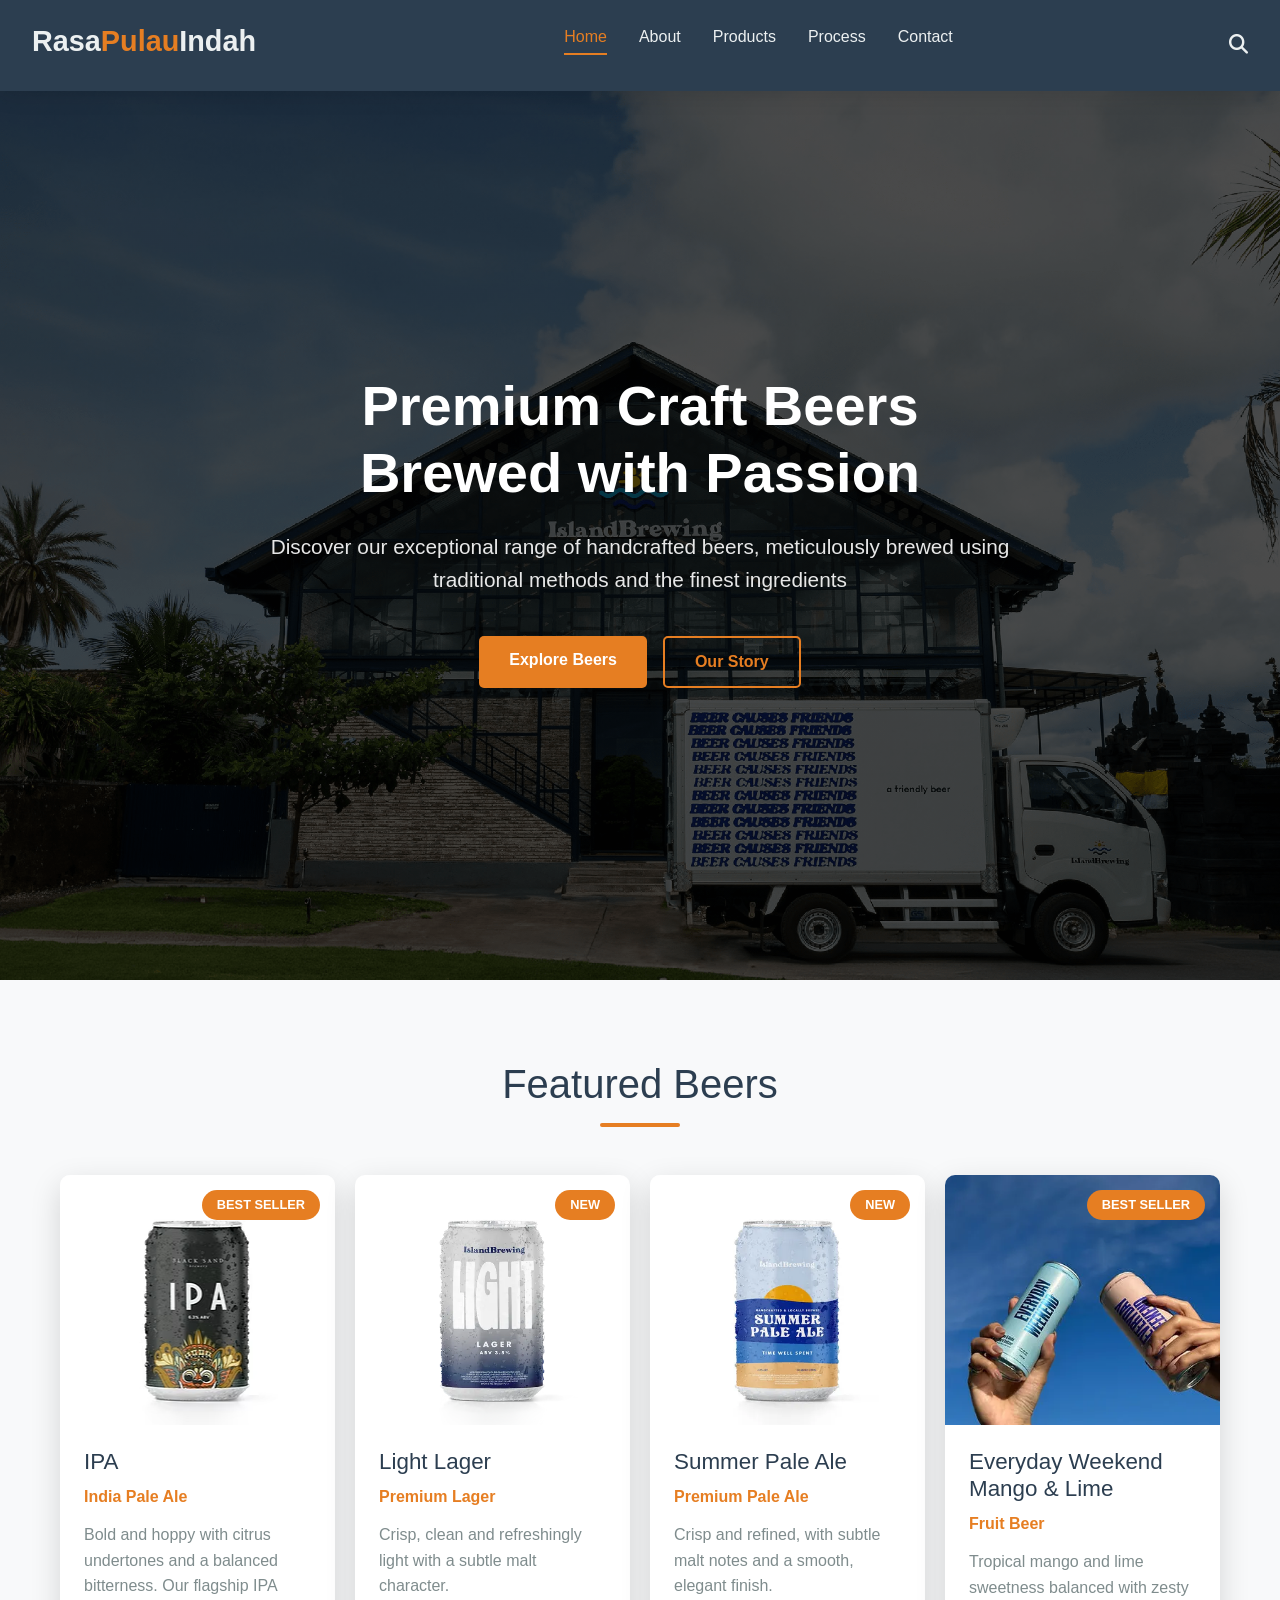
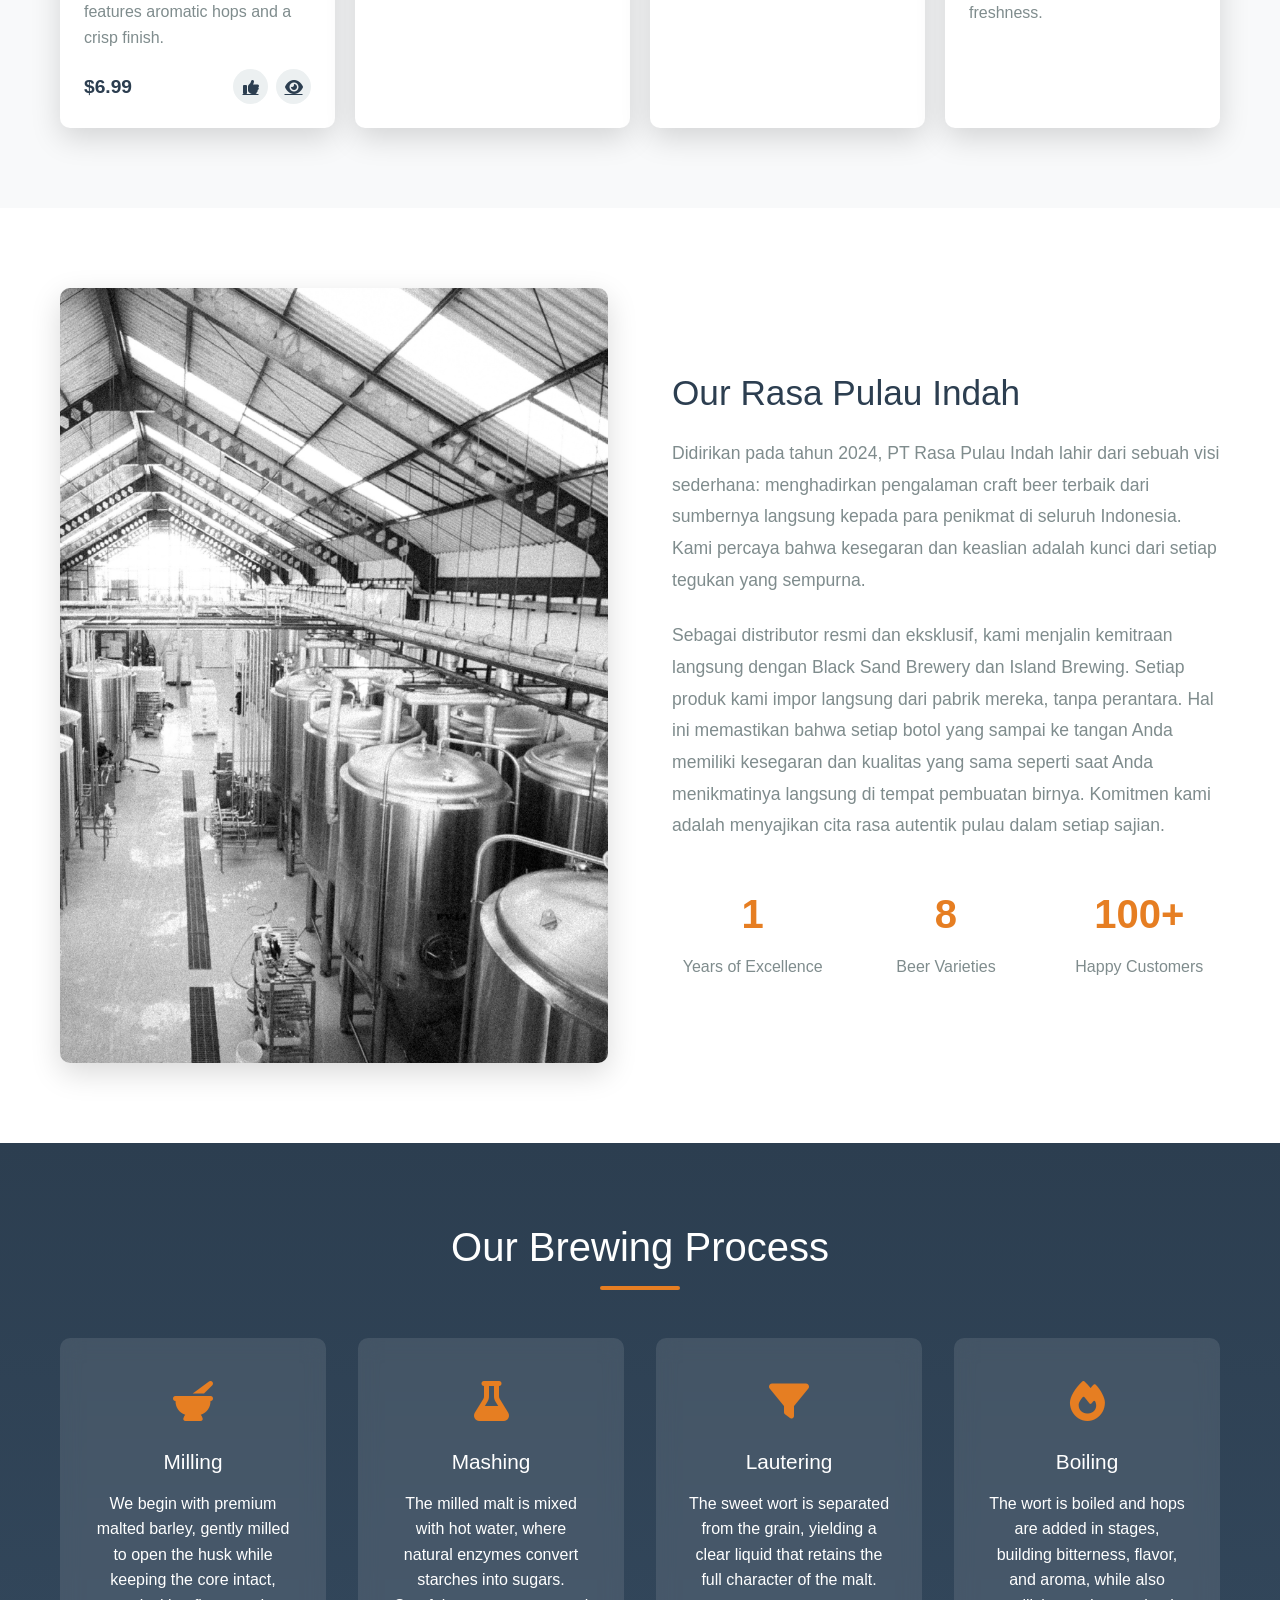
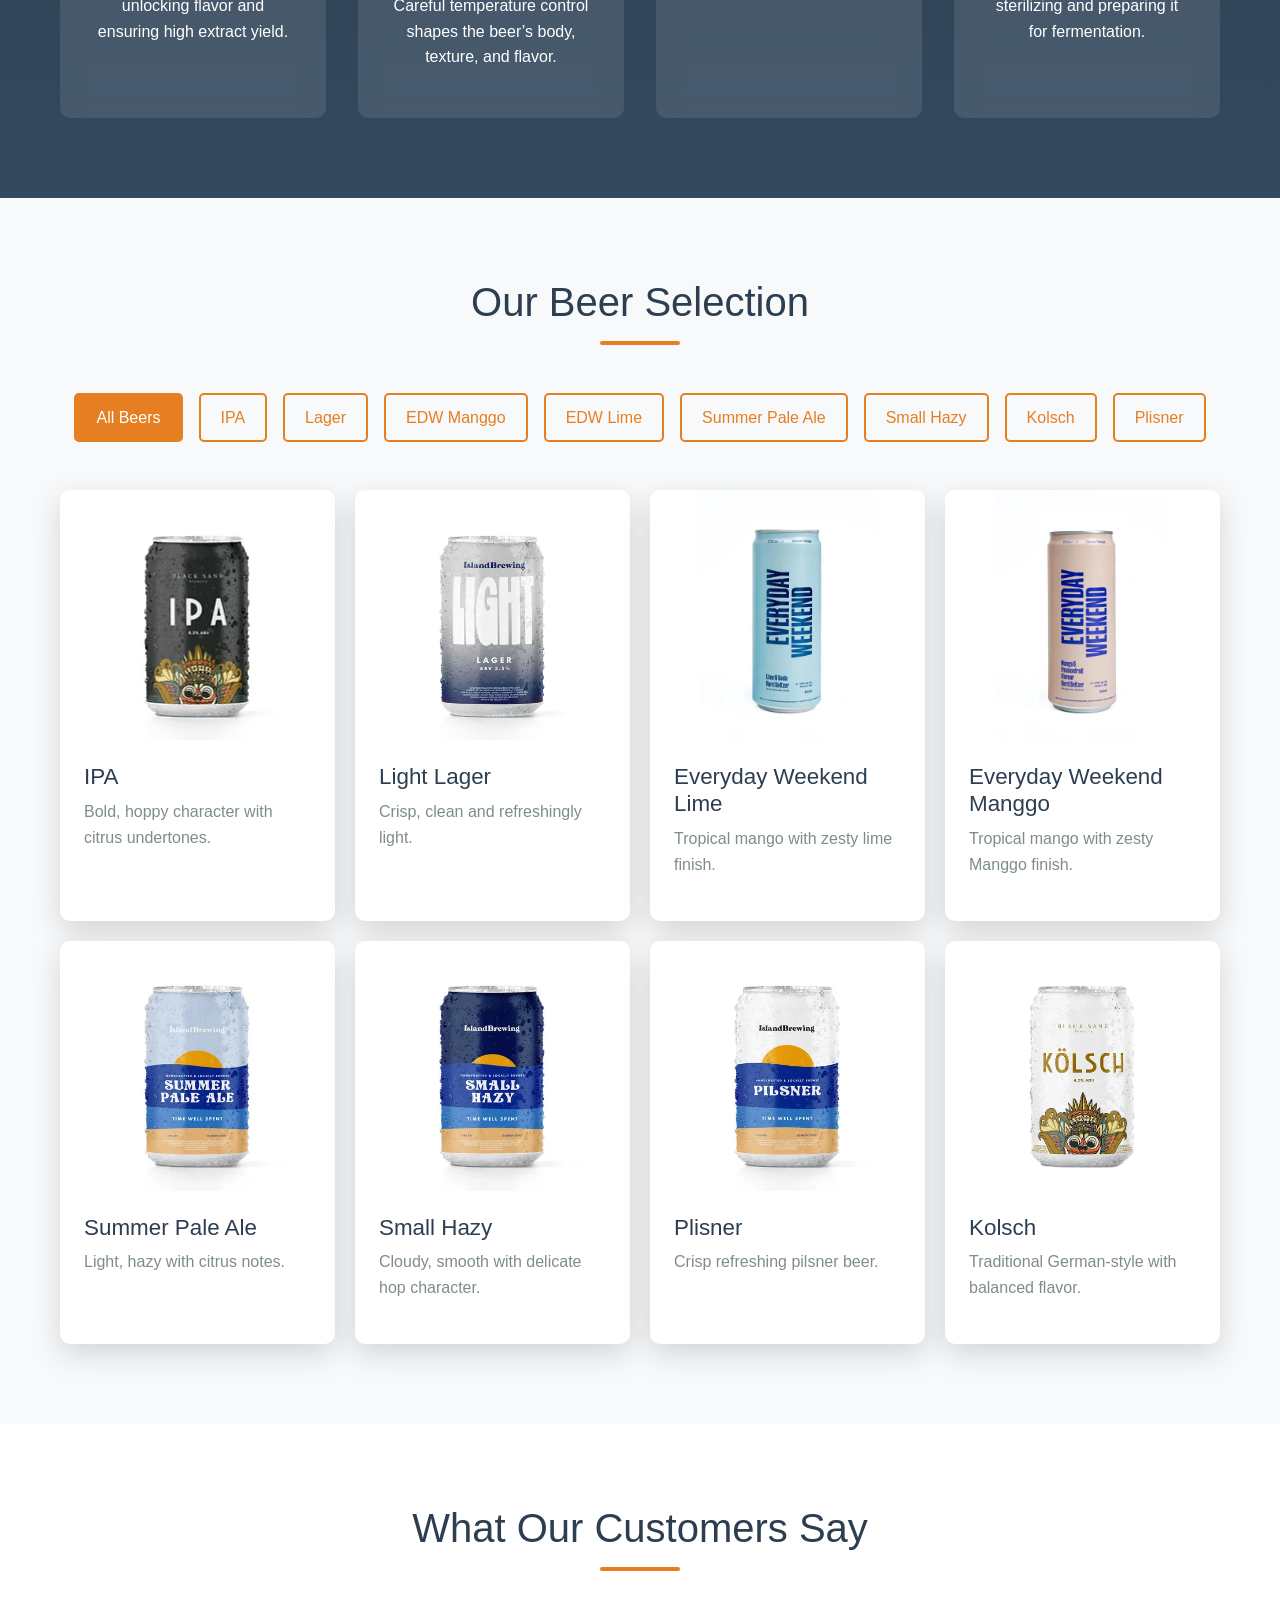
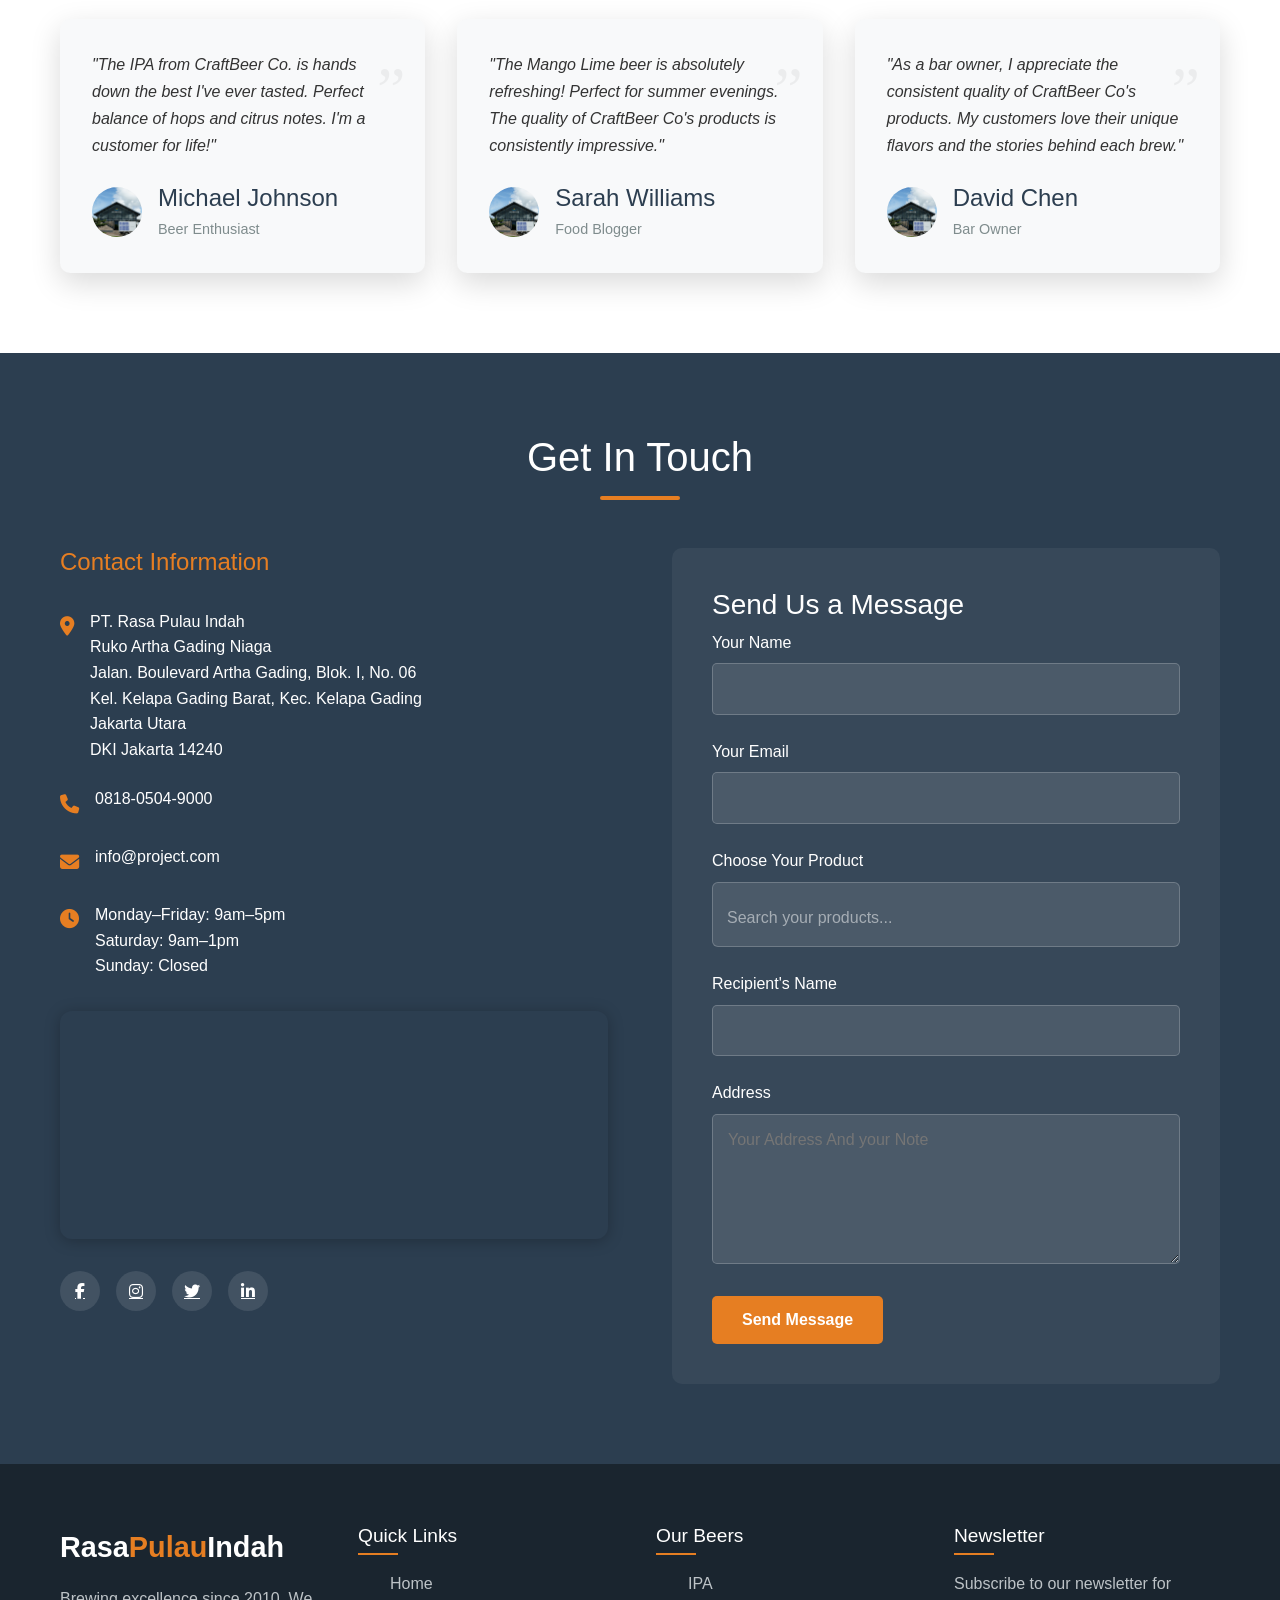
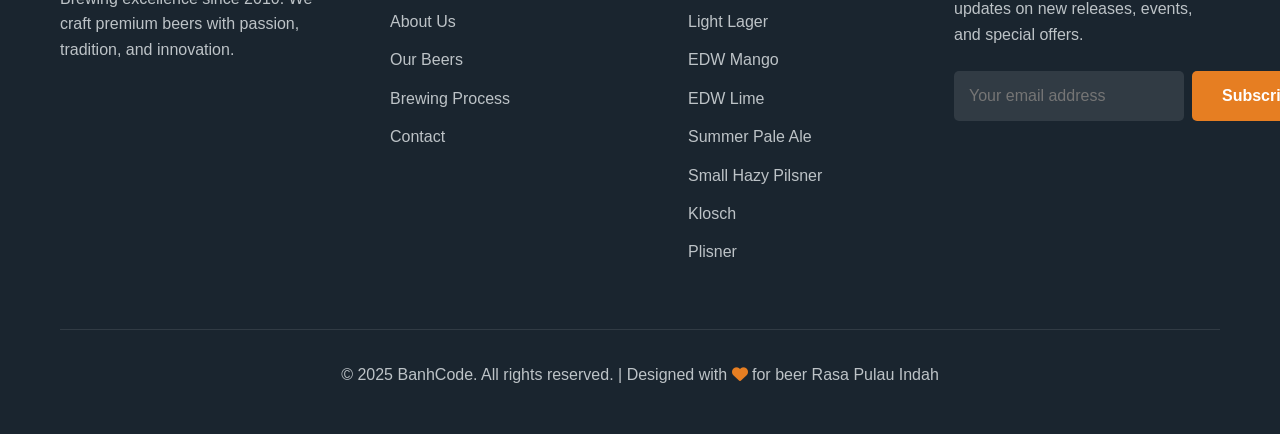
==== index.html @ 0bb35d5c "testing web" ====
<!DOCTYPE html>
<html lang="en">
<head>
    <meta charset="UTF-8">
    <meta name="viewport" content="width=device-width, initial-scale=1.0">
    <title>Rasa Pulau Indah</title>
    <link rel="stylesheet" href="https://cdnjs.cloudflare.com/ajax/libs/font-awesome/6.4.0/css/all.min.css">
    <link href="https://cdn.jsdelivr.net/npm/bootstrap@5.3.8/dist/css/bootstrap.min.css" rel="stylesheet" integrity="sha384-sRIl4kxILFvY47J16cr9ZwB07vP4J8+LH7qKQnuqkuIAvNWLzeN8tE5YBujZqJLB" crossorigin="anonymous">
    <link rel="stylesheet" href="css/main.css">
    <link rel="stylesheet" href="css/animations.css">
    <link rel="stylesheet" href="css/responsive.css">
</head>
<body>
    <!-- Navigation -->
    <nav class="navbar">
        <div class="nav-brand">
            <h1>Rasa<span>Pulau</span>Indah</h1>
        </div>
        
        <ul class="nav-menu">
            <li class="nav-item"><a href="#home" class="nav-link active">Home</a></li>
            <li class="nav-item"><a href="#about" class="nav-link">About</a></li>
            <li class="nav-item"><a href="#products" class="nav-link">Products</a></li>
            <li class="nav-item"><a href="#process" class="nav-link">Process</a></li>
            <li class="nav-item"><a href="#contact" class="nav-link">Contact</a></li>
        </ul>
        
<!-- NAV ACTIONS -->
<div class="nav-actions">
  <a href="#" class="nav-icon search-toggle"><i class="fas fa-search"></i></a>
  <div class="hamburger">
    <span class="bar"></span>
    <span class="bar"></span>
    <span class="bar"></span>
  </div>
</div>

<!-- Search bar -->
<div class="search-bar" style="display:none;">
  <div class="search-box">
    <input type="text" id="searchInput" placeholder="Search beers...">
    <button id="searchClose" class="search-close" aria-label="Close search">&times;</button>
  </div>
  <div id="searchResults" class="search-results"></div>
</div>



    </nav>

    <!-- Hero Section -->
    <section id="home" class="hero">
        <div class="hero-content">
            <h2>Premium Craft Beers Brewed with Passion</h2>
            <p>Discover our exceptional range of handcrafted beers, meticulously brewed using traditional methods and the finest ingredients</p>
            <div class="hero-buttons">
                <a href="#products" class="btn">Explore Beers</a>
                <a href="#about" class="btn btn-outline">Our Story</a>
            </div>
        </div>
    </section>

    <!-- Featured Products -->
    <section id="featured" class="section featured-products">
        <div class="container">
            <h2 class="section-title">Featured Beers</h2>
            
            <div class="product-grid">
                <div class="product-card">
                    <div class="product-badge">BEST SELLER</div>
                    <div class="product-image">
                        <!-- <img src="https://placehold.co/400x300" alt="India Pale Ale with rich amber color and foamy head in a chilled glass"> -->
                        <img src="images/products/IPA.PNG" alt="India Pale Ale with rich amber color and foamy head in a chilled glass">

                    </div>
                    <div class="product-info">
                        <h3 class="product-title">IPA</h3>
                        <span class="product-type">India Pale Ale</span>
                        <p class="product-desc">Bold and hoppy with citrus undertones and a balanced bitterness. Our flagship IPA features aromatic hops and a crisp finish.</p>
                        <div class="product-meta">
                            <div class="product-price">$6.99</div>
                            <div class="product-actions">
                                <a href="#" class="product-btn"><i class="fa-notdog fa-solid fa-thumbs-up"></i></i></a>
                                <a href="#" class="product-btn"><i class="fa-notdog fa-solid fa-eye"></i></a>
                            </div>
                        </div>
                    </div>
                </div>
                
               <article class="product-card" data-tag="lager" role="article">
      <div class="product-badge">NEW</div>
      <div class="product-image">
        <img src="images/products/Light_Lager.PNG" alt="Light Lager">
      </div>
      <div class="product-info">
        <h3 class="product-title">Light Lager</h3>
        <span class="product-type">Premium Lager</span>
        <p class="product-desc">Crisp, clean and refreshingly light with a subtle malt character.</p>
      </div>
    </article>

    <article class="product-card" data-tag="summer-pale-ale" role="article">
      <div class="product-badge">NEW</div>
      <div class="product-image">
        <img src="images/products/SummerPaleAle.PNG" alt="Summer Pale Ale">
      </div>
      <div class="product-info">
        <h3 class="product-title">Summer Pale Ale</h3>
        <span class="product-type">Premium Pale Ale</span>
        <p class="product-desc">Crisp and refined, with subtle malt notes and a smooth, elegant finish.</p>
      </div>
    </article>

    <article class="product-card" data-tag="edw-manggo" role="article">
      <div class="product-badge">BEST SELLER</div>
      <div class="product-image">
        <img src="images/products/ManggoLime.PNG" alt="Everyday Weekend Mango & Lime">
      </div>
      <div class="product-info">
        <h3 class="product-title">Everyday Weekend Mango & Lime</h3>
        <span class="product-type">Fruit Beer</span>
        <p class="product-desc">Tropical mango and lime sweetness balanced with zesty freshness.</p>
      </div>
    </article>
  </div>
</div>
            </div>
        </div>
    </section>

    <!-- About Section -->
    <section id="about" class="section about">
        <div class="container">
            <div class="about-grid">
                <div class="about-image">
                        <img src="images/barrel.png" alt="India Pale Ale with rich amber color and foamy head in a chilled glass">
                    <!-- <img src="https://placehold.co/600x500" alt="Craft beer brewery interior with stainless steel fermentation tanks and traditional brewing equipment"> -->
                </div>
                <div class="about-content">
                    <h2>Our Rasa Pulau Indah</h2>
                    <p>Didirikan pada tahun 2024, PT Rasa Pulau Indah lahir dari sebuah visi sederhana: menghadirkan pengalaman craft beer terbaik dari sumbernya langsung kepada para penikmat di seluruh Indonesia. Kami percaya bahwa kesegaran dan keaslian adalah kunci dari setiap tegukan yang sempurna.</p>
                    <p>Sebagai distributor resmi dan eksklusif, kami menjalin kemitraan langsung dengan Black Sand Brewery dan Island Brewing. Setiap produk kami impor langsung dari pabrik mereka, tanpa perantara. Hal ini memastikan bahwa setiap botol yang sampai ke tangan Anda memiliki kesegaran dan kualitas yang sama seperti saat Anda menikmatinya langsung di tempat pembuatan birnya. Komitmen kami adalah menyajikan cita rasa autentik pulau dalam setiap sajian.</p>
                    
                    <div class="about-stats">
                        <div class="stat-item">
                            <div class="stat-number">1</div>
                            <div class="stat-label">Years of Excellence</div>
                        </div>
                        <div class="stat-item">
                            <div class="stat-number">8</div>
                            <div class="stat-label">Beer Varieties</div>
                        </div>
                        <div class="stat-item">
                            <div class="stat-number">100+</div>
                            <div class="stat-label">Happy Customers</div>
                        </div>
                    </div>
                </div>
            </div>
        </div>
    </section>

    <!-- Brewing Process -->
    <section id="process" class="section process">
        <div class="container">
            <h2 class="section-title">Our Brewing Process</h2>
            
            <div class="process-grid">
                <div class="process-card">
                    <div class="process-icon">
                        <i class="fas fa-mortar-pestle"></i>
                    </div>
                    <h3 class="process-title">Milling</h3>
                    <p>We begin with premium malted barley, gently milled to open the husk while keeping the core intact, unlocking flavor and ensuring high extract yield.</p>
                </div>
                
                <div class="process-card">
                    <div class="process-icon">
                        <i class="fas fa-flask"></i>
                    </div>
                    <h3 class="process-title">Mashing</h3>
                    <p>The milled malt is mixed with hot water, where natural enzymes convert starches into sugars. Careful temperature control shapes the beer’s body, texture, and flavor.</p>
                </div>
                
                <div class="process-card">
                    <div class="process-icon">
                        <i class="fas fa-filter"></i>
                    </div>
                    <h3 class="process-title">Lautering</h3>
                    <p>The sweet wort is separated from the grain, yielding a clear liquid that retains the full character of the malt.</p>
                </div>
                
                <div class="process-card">
                    <div class="process-icon">
                        <i class="fas fa-fire"></i>
                    </div>
                    <h3 class="process-title">Boiling</h3>
                    <p>The wort is boiled and hops are added in stages, building bitterness, flavor, and aroma, while also sterilizing and preparing it for fermentation.</p>
                </div>
            </div>
        </div>
    </section>

  <!-- All Products -->
  <section id="products" class="section products">
    <div class="container">
      <h2 class="section-title">Our Beer Selection</h2>

      <!-- FILTER BUTTONS -->
<div class="product-filters" role="toolbar" aria-label="Filter products">
    <button class="filter-btn active" data-target="all" type="button">All Beers</button>
    <button class="filter-btn" data-target="ipa" type="button">IPA</button>
    <button class="filter-btn" data-target="lager" type="button">Lager</button>
    <button class="filter-btn" data-target="edw-manggo" type="button">EDW Manggo</button>
    <button class="filter-btn" data-target="edw-lime" type="button">EDW Lime</button>
    <button class="filter-btn" data-target="summer-pale-ale" type="button">Summer Pale Ale</button>
    <button class="filter-btn" data-target="small-hazy" type="button">Small Hazy</button>
    <button class="filter-btn" data-target="kolsch" type="button">Kolsch</button>
    <button class="filter-btn" data-target="plisner" type="button">Plisner</button>
  </div>

  <div class="product-grid">
    <article class="product-card" data-tag="ipa">
      <div class="product-image"><img src="images/products/IPA.PNG" alt="India Pale Ale"></div>
      <div class="product-info"><h3 class="product-title">IPA</h3><p class="product-desc">Bold, hoppy character with citrus undertones.</p></div>
    </article>
    <article class="product-card" data-tag="lager">
      <div class="product-image"><img src="images/products/Light_Lager.PNG" alt="Light Lager"></div>
      <div class="product-info"><h3 class="product-title">Light Lager</h3><p class="product-desc">Crisp, clean and refreshingly light.</p></div>
    </article>
    <article class="product-card" data-tag="edw-lime">
      <div class="product-image"><img src="images/products/EdwLime.PNG" alt="Everyday Weekend Lime"></div>
      <div class="product-info"><h3 class="product-title">Everyday Weekend Lime</h3><p class="product-desc">Tropical mango with zesty lime finish.</p></div>
    </article>
    <article class="product-card" data-tag="edw-manggo">
      <div class="product-image"><img src="images/products/EdwManggo.PNG" alt="Everyday Weekend Manggo"></div>
      <div class="product-info"><h3 class="product-title">Everyday Weekend Manggo</h3><p class="product-desc">Tropical mango with zesty Manggo finish.</p></div>
    </article>
    <article class="product-card" data-tag="summer-pale-ale">
      <div class="product-image"><img src="images/products/SummerPaleAle.PNG" alt="Summer Pale Ale"></div>
      <div class="product-info"><h3 class="product-title">Summer Pale Ale</h3><p class="product-desc">Light, hazy with citrus notes.</p></div>
    </article>
    <article class="product-card" data-tag="small-hazy">
      <div class="product-image"><img src="images/products/SmallHazy.PNG" alt="Small Hazy"></div>
      <div class="product-info"><h3 class="product-title">Small Hazy</h3><p class="product-desc">Cloudy, smooth with delicate hop character.</p></div>
    </article>
    <article class="product-card" data-tag="plisner">
      <div class="product-image"><img src="images/products/Pilsner.PNG" alt="Plisner"></div>
      <div class="product-info"><h3 class="product-title">Plisner</h3><p class="product-desc">Crisp refreshing pilsner beer.</p></div>
    </article>
    <article class="product-card" data-tag="kolsch">
      <div class="product-image"><img src="images/products/Kolsch.PNG" alt="Kolsch"></div>
      <div class="product-info"><h3 class="product-title">Kolsch</h3><p class="product-desc">Traditional German-style with balanced flavor.</p></div>
    </article>
  </div>
</div>

      </div>
    </div>
  </section>


    

    <!-- Testimonials -->
    <section class="section testimonials">
        <div class="container">
            <h2 class="section-title">What Our Customers Say</h2>
            
            <div class="testimonial-grid">
                <div class="testimonial-card">
                    <p class="testimonial-text">"The IPA from CraftBeer Co. is hands down the best I've ever tasted. Perfect balance of hops and citrus notes. I'm a customer for life!"</p>
                    <div class="testimonial-author">
                        <div class="author-image">
                            <img src="images/Picture.png" alt="Portrait of satisfied customer Michael Johnson">
                        </div>
                        <div class="author-info">
                            <h4>Michael Johnson</h4>
                            <span class="author-role">Beer Enthusiast</span>
                        </div>
                    </div>
                </div>
                
                <div class="testimonial-card">
                    <p class="testimonial-text">"The Mango Lime beer is absolutely refreshing! Perfect for summer evenings. The quality of CraftBeer Co's products is consistently impressive."</p>
                    <div class="testimonial-author">
                        <div class="author-image">
                            <img src="images/Picture.png" alt="Portrait of happy customer Sarah Williams">
                        </div>
                        <div class="author-info">
                            <h4>Sarah Williams</h4>
                            <span class="author-role">Food Blogger</span>
                        </div>
                    </div>
                </div>
                
                <div class="testimonial-card">
                    <p class="testimonial-text">"As a bar owner, I appreciate the consistent quality of CraftBeer Co's products. My customers love their unique flavors and the stories behind each brew."</p>
                    <div class="testimonial-author">
                        <div class="author-image">
                            <img src="images/Picture.png" alt="Portrait of professional bar owner David Chen">
                        </div>
                        <div class="author-info">
                            <h4>David Chen</h4>
                            <span class="author-role">Bar Owner</span>
                        </div>
                    </div>
                </div>
            </div>
        </div>
    </section>

<!-- Contact Section -->
<section id="contact" class="section contact">
  <div class="container">
    <h2 class="section-title">Get In Touch</h2>

    <div class="contact-grid">
      <!-- Left Side: Contact Info -->
      <div class="contact-info">
        <h3>Contact Information</h3>

        <div class="contact-details">
          <div class="contact-item">
            <div class="contact-icon">
              <i class="fas fa-map-marker-alt"></i>
            </div>
            <div class="contact-text">
              PT. Rasa Pulau Indah<br>
              Ruko Artha Gading Niaga<br>
              Jalan. Boulevard Artha Gading, Blok. I, No. 06<br>
              Kel. Kelapa Gading Barat, Kec. Kelapa Gading<br>
              Jakarta Utara<br>
              DKI Jakarta 14240
            </div>
          </div>

          <div class="contact-item">
            <div class="contact-icon">
              <i class="fas fa-phone"></i>
            </div>
            <div class="contact-text">0818-0504-9000</div>
          </div>

          <div class="contact-item">
            <div class="contact-icon">
              <i class="fas fa-envelope"></i>
            </div>
            <div class="contact-text">info@project.com</div>
          </div>

          <div class="contact-item">
            <div class="contact-icon">
              <i class="fas fa-clock"></i>
            </div>
            <div class="contact-text">
              Monday–Friday: 9am–5pm<br>
              Saturday: 9am–1pm<br>
              Sunday: Closed
            </div>
          </div>
        </div>

        <!-- Responsive Google Map -->
        <div class="map-wrapper">
          <iframe
            src="https://www.google.com/maps/embed?pb=!1m18!1m12!1m3!1d8166.164570931843!2d106.89189247634046!3d-6.151533834528472!2m3!1f0!2f0!3f0!3m2!1i1024!2i768!4f13.1!3m3!1m2!1s0x2e69f500264b1a37%3A0xd94d6eb1307f5e71!2sPT.%20Rasa%20Pulau%20Indah!5e0!3m2!1sen!2sid!4v1761039407226!5m2!1sen!2sid"
            allowfullscreen=""
            loading="lazy"
            referrerpolicy="no-referrer-when-downgrade">
          </iframe>
        </div>

        <div class="social-links">
          <a href="#" class="social-link"><i class="fab fa-facebook-f"></i></a>
          <a href="#" class="social-link"><i class="fab fa-instagram"></i></a>
          <a href="#" class="social-link"><i class="fab fa-twitter"></i></a>
          <a href="#" class="social-link"><i class="fab fa-linkedin-in"></i></a>
        </div>
      </div>

      <!-- Right Side: Contact Form -->
      <div class="contact-form">
        <h3>Send Us a Message</h3>
        <form>
          <div class="form-group">
            <label for="name" class="form-label">Your Name</label>
            <input type="text" id="name" class="form-input" required>
          </div>

          <div class="form-group">
            <label for="email" class="form-label">Your Email</label>
            <input type="email" id="email" class="form-input" required>
          </div>

          <div class="form-group product-select-group">
            <label for="subject" class="form-label">Choose Your Product</label>
            <div class="product-multiselect">
              <div class="selected-products" id="selectedProducts"></div>
              <input 
                type="text" 
                id="subject" 
                class="form-input product-search-input" 
                placeholder="Search your products..." 
                autocomplete="off"
              >
              <div class="product-search-results"></div>
            </div>
          </div>

          <div class="form-group">
            <label for="recipientsname" class="form-label">Recipient's Name</label>
            <input type="text" id="recipientsname" class="form-input" required>
          </div>

          <div class="form-group">
            <label for="message" class="form-label">Address</label>
            <textarea id="message" class="form-input" placeholder="Your Address And your Note" required></textarea>
          </div>

          <button type="submit" class="btn">Send Message</button>
        </form>
      </div>
    </div>
  </div>
</section>



    <!-- Footer -->
    <footer class="footer">
        <div class="container">
            <div class="footer-grid">
                <div class="footer-about">
                    <div class="footer-logo">Rasa<span>Pulau</span>Indah</div>
                    <p class="footer-desc">Brewing excellence since 2010. We craft premium beers with passion, tradition, and innovation.</p>
                </div>
                
                <div class="footer-links">
                    <h4 class="footer-heading">Quick Links</h4>
                    <ul class="footer-links">
                        <li><a href="#home">Home</a></li>
                        <li><a href="#about">About Us</a></li>
                        <li><a href="#products">Our Beers</a></li>
                        <li><a href="#process">Brewing Process</a></li>
                        <li><a href="#contact">Contact</a></li>
                    </ul>
                </div>
                
                <div class="footer-links">
                    <h4 class="footer-heading">Our Beers</h4>
                    <ul class="footer-links">
                        <li><a href="#" data-target="ipa">IPA</a></li>
                        <li><a href="#" data-target="lager">Light Lager</a></li>
                        <li><a href="#" data-target="edw-manggo">EDW Mango</a></li>
                        <li><a href="#" data-target="edw-lime">EDW Lime</a></li>
                        <li><a href="#" data-target="summer-pale-ale">Summer Pale Ale</a></li>
                        <li><a href="#" data-target="small-hazy">Small Hazy Pilsner</a></li>
                        <li><a href="#" data-target="Kolsch">Klosch</a></li>
                        <li><a href="#" data-target="Plisner">Plisner</a></li>
                    </ul>
                </div>
                
                <div class="footer-newsletter">
                    <h4 class="footer-heading">Newsletter</h4>
                    <p>Subscribe to our newsletter for updates on new releases, events, and special offers.</p>
                    <form class="newsletter-form">
                        <input type="email" class="newsletter-input" placeholder="Your email address" required>
                        <button type="submit" class="btn">Subscribe</button>
                    </form>
                </div>
            </div>
            
            <div class="footer-bottom">
                <p>&copy; 2025 BanhCode. All rights reserved. | Designed with <i class="fas fa-heart" style="color: #e67e22;"></i> for beer Rasa Pulau Indah</p>
            </div>
        </div>
    </footer>

    <script src="js/main.js"></script>
    <script src="https://cdn.jsdelivr.net/npm/bootstrap@5.3.8/dist/js/bootstrap.bundle.min.js" integrity="sha384-FKyoEForCGlyvwx9Hj09JcYn3nv7wiPVlz7YYwJrWVcXK/BmnVDxM+D2scQbITxI" crossorigin="anonymous"></script>
</body>
</html>
---- css/main.css ----
/* Base Styles */
        :root {
            --primary: #2c3e50;
            --secondary: #e67e22;
            --accent: #d35400;
            --light: #ecf0f1;
            --dark: #2c3e50;
            --text: #333;
            --text-light: #7f8c8d;
            --shadow: 0 10px 30px rgba(0, 0, 0, 0.15);
            --transition: all 0.3s ease;
        }
        
        * {
            margin: 0;
            padding: 0;
            box-sizing: border-box;
        }
        
        body {
            font-family: 'Segoe UI', Tahoma, Geneva, Verdana, sans-serif;
            line-height: 1.6;
            color: var(--text);
            background-color: #fff;
            overflow-x: hidden;
        }
        
        .container {
            max-width: 1200px;
            margin: 0 auto;
            padding: 0 20px;
        }
        
        .section {
            padding: 80px 0;
        }
        
        .section-title {
            font-size: 2.5rem;
            text-align: center;
            margin-bottom: 3rem;
            color: var(--dark);
            position: relative;
        }
        
        .section-title:after {
            content: '';
            display: block;
            width: 80px;
            height: 4px;
            background: var(--secondary);
            margin: 15px auto;
            border-radius: 2px;
        }
        
        .btn {
            display: inline-block;
            padding: 12px 30px;
            background: var(--secondary);
            color: white;
            text-decoration: none;
            border-radius: 5px;
            font-weight: 600;
            transition: var(--transition);
            border: none;
            cursor: pointer;
        }
        
        .btn:hover {
            background: var(--accent);
            transform: translateY(-3px);
            box-shadow: var(--shadow);
        }
        
        .btn-outline {
            background: transparent;
            border: 2px solid var(--secondary);
            color: var(--secondary);
        }
        
        .btn-outline:hover {
            background: var(--secondary);
            color: white;
        }
        
        /* Navigation */
        .navbar {
            display: flex;
            justify-content: space-between;
            align-items: center;
            padding: 1.5rem 2rem;
            background-color: var(--primary);
            position: fixed;
            width: 100%;
            top: 0;
            z-index: 1000;
            box-shadow: 0 5px 20px rgba(0, 0, 0, 0.1);
        }
        
        .nav-brand {
            display: flex;
            align-items: center;
        }
        
        .nav-brand h1 {
            color: var(--light);
            font-size: 1.8rem;
            font-weight: 700;
        }
        
        .nav-brand span {
            color: var(--secondary);
        }
        
        .nav-menu {
            display: flex;
            list-style: none;
            gap: 2rem;
        }
        
        .nav-link {
            color: var(--light);
            text-decoration: none;
            font-weight: 500;
            transition: var(--transition);
            position: relative;
        }
        
        .nav-link:hover,
        .nav-link.active {
            color: var(--secondary);
        }
        
        .nav-link:after {
            content: '';
            position: absolute;
            width: 0;
            height: 2px;
            bottom: -5px;
            left: 0;
            background-color: var(--secondary);
            transition: var(--transition);
        }
        
        .nav-link:hover:after,
        .nav-link.active:after {
            width: 100%;
        }
        
        .nav-actions {
            display: flex;
            gap: 1rem;
            align-items: center;
        }
        
        .nav-icon {
            color: var(--light);
            font-size: 1.2rem;
            transition: var(--transition);
        }
        
        .nav-icon:hover {
            color: var(--secondary);
        }
        
        .hamburger {
            display: none;
            flex-direction: column;
            cursor: pointer;
        }
        
        .bar {
            width: 25px;
            height: 3px;
            background-color: var(--light);
            margin: 3px 0;
            transition: var(--transition);
        }
        
        /* Hero Section */
        .hero {
            background: linear-gradient(rgba(0, 0, 0, 0.7), rgba(0, 0, 0, 0.7)), url('/images/Picture.png') center/cover no-repeat;
            height: 100vh;
            display: flex;
            align-items: center;
            justify-content: center;
            text-align: center;
            color: white;
            margin-top: 80px;
        }
        
        .hero-content {
            max-width: 800px;
            padding: 0 20px;
        }
        
        .hero-content h2 {
            font-size: 3.5rem;
            margin-bottom: 1.5rem;
            font-weight: 700;
        }
        
        .hero-content p {
            font-size: 1.3rem;
            margin-bottom: 2.5rem;
            opacity: 0.9;
        }
        
        .hero-buttons {
            display: flex;
            gap: 1rem;
            justify-content: center;
        }
        
        /* Featured Products */
        .featured-products {
            background-color: #f8f9fa;
        }
        
        .product-grid {
  display: grid;
  grid-template-columns: repeat(auto-fill, minmax(220px, 1fr)); 
  gap: 20px;
  justify-content: start; /* biar tetap center */
        }
        
        .product-card {
            background: white;
            border-radius: 10px;
            overflow: hidden;
            box-shadow: var(--shadow);
            /* transition: var(--transition); */
             transition: opacity 0.3s ease, transform 0.3s ease;
            position: relative;
              max-width: 280px;   /* batasi ukuran card */
   margin: 0 auto;     /*center di dalam grid cell */
   width: 100%;        /* isi penuh dalam grid cell */
        }

        .product-card.hide {
  opacity: 0;
    visibility: hidden;
  transform: scale(0.9);
   display: none; /* ⬅️ INI YANG BIKIN GRID TETEP RAPI */
  pointer-events: none;
  position: absolute;
}

.product-card.hiding {
  opacity: 0;
  transform: scale(0.9);
}

.product-card.hidden {
  display: none !important;
}
        
        .product-card:hover {
            transform: translateY(-10px);
            box-shadow: 0 15px 35px rgba(0, 0, 0, 0.2);
        }
        
        .product-badge {
            position: absolute;
            top: 15px;
            right: 15px;
            background: var(--secondary);
            color: white;
            padding: 5px 15px;
            border-radius: 20px;
            font-weight: 600;
            font-size: 0.8rem;
        }
        
        .product-image {
            height: 250px;
            overflow: hidden;
        }
        
        .product-image img {
            width: 100%;
            height: 100%;
            object-fit: cover;
            transition: var(--transition);
        }
        
        .product-card:hover .product-image img {
            transform: scale(1.1);
        }
        
        .product-info {
            padding: 1.5rem;
        }
        
        .product-title {
            font-size: 1.4rem;
            margin-bottom: 0.5rem;
            color: var(--dark);
        }
        
        .product-type {
            color: var(--secondary);
            font-weight: 600;
            margin-bottom: 0.8rem;
            display: block;
        }
        
        .product-desc {
            color: var(--text-light);
            margin-bottom: 1.2rem;
            line-height: 1.6;
        }
        
        .product-meta {
            display: flex;
            justify-content: space-between;
            align-items: center;
        }
        
        .product-price {
            font-weight: 700;
            font-size: 1.2rem;
            color: var(--dark);
        }
        
        .product-actions {
            display: flex;
            gap: 0.5rem;
        }
        
        .product-btn {
            width: 35px;
            height: 35px;
            border-radius: 50%;
            display: flex;
            align-items: center;
            justify-content: center;
            background: var(--light);
            color: var(--dark);
            transition: var(--transition);
        }
        
        .product-btn:hover {
            background: var(--secondary);
            color: white;
        }
        
        /* About Section */
        .about {
            background: white;
        }
        
        .about-grid {
            display: grid;
            grid-template-columns: 1fr 1fr;
            gap: 4rem;
            align-items: center;
        }
        
        .about-image {
            position: relative;
        }
        
        .about-image img {
            width: 100%;
            border-radius: 10px;
            box-shadow: var(--shadow);
        }
        
        .about-image:after {
            content: '';
            position: absolute;
            width: 100%;
            height: 100%;
            border: 3px solid var(--secondary);
            border-radius: 10px;
            top: 15px;
            left: 15px;
            z-index: -1;
        }
        
        .about-content h2 {
            font-size: 2.2rem;
            margin-bottom: 1.5rem;
            color: var(--dark);
        }
        
        .about-content p {
            margin-bottom: 1.5rem;
            font-size: 1.1rem;
            line-height: 1.8;
            color: var(--text-light);
        }
        
        .about-stats {
            display: grid;
            grid-template-columns: repeat(3, 1fr);
            gap: 2rem;
            margin-top: 2.5rem;
        }
        
        .stat-item {
            text-align: center;
        }
        
        .stat-number {
            font-size: 2.5rem;
            font-weight: 700;
            color: var(--secondary);
            margin-bottom: 0.5rem;
        }
        
        .stat-label {
            color: var(--text-light);
            font-weight: 500;
        }
        
        /* Brewing Process */
        .process {
            background: linear-gradient(to bottom, #2c3e50, #34495e);
            color: white;
            position: relative;
        }
        
        .process:before {
            content: '';
            position: absolute;
            top: 0;
            left: 0;
            width: 100%;
            height: 100%;
            background: url('https://images.unsplash.com/photo-1516456719541-1d0e6eb3df32?ixlib=rb-4.0.3&auto=format&fit=crop&w=1920&q=80') center/cover no-repeat;
            opacity: 0.1;
        }
        
        .process .section-title {
            color: white;
        }
        
        .process-grid {
            display: grid;
            grid-template-columns: repeat(auto-fit, minmax(250px, 1fr));
            gap: 2rem;
        }
        
        .process-card {
            background: rgba(255, 255, 255, 0.1);
            backdrop-filter: blur(10px);
            padding: 2rem;
            border-radius: 10px;
            text-align: center;
            transition: var(--transition);
        }
        
        .process-card:hover {
            transform: translateY(-5px);
            background: rgba(255, 255, 255, 0.15);
        }
        
        .process-icon {
            font-size: 2.5rem;
            color: var(--secondary);
            margin-bottom: 1rem;
        }
        
        .process-title {
            font-size: 1.3rem;
            margin-bottom: 1rem;
        }
        
        /* All Products */
        .products {
            background: #f8f9fa;
        }
        
        .product-filters {
            display: flex;
            justify-content: center;
            gap: 1rem;
            margin-bottom: 3rem;
            flex-wrap: wrap;
        }
        
        .filter-btn {
            padding: 10px 20px;
            border: 2px solid var(--secondary);
            background: transparent;
            color: var(--secondary);
            border-radius: 5px;
            cursor: pointer;
            transition: var(--transition);
            font-weight: 500;
        }
        
        .filter-btn.active,
        .filter-btn:hover {
            background: var(--secondary);
            color: white;
        }
        
        /* Testimonials */
        .testimonials {
            background: white;
        }
        
        .testimonial-grid {
            display: grid;
            grid-template-columns: repeat(auto-fit, minmax(300px, 1fr));
            gap: 2rem;
        }
        
        .testimonial-card {
            background: #f8f9fa;
            padding: 2rem;
            border-radius: 10px;
            box-shadow: var(--shadow);
            position: relative;
        }
        
        .testimonial-card:after {
            content: '\201D';
            position: absolute;
            top: 20px;
            right: 20px;
            font-size: 4rem;
            color: rgba(0, 0, 0, 0.05);
            font-family: Georgia, serif;
        }
        
        .testimonial-text {
            font-style: italic;
            margin-bottom: 1.5rem;
            line-height: 1.7;
            color: var(--text);
        }
        
        .testimonial-author {
            display: flex;
            align-items: center;
            gap: 1rem;
        }
        
        .author-image {
            width: 50px;
            height: 50px;
            border-radius: 50%;
            overflow: hidden;
        }
        
        .author-image img {
            width: 100%;
            height: 100%;
            object-fit: cover;
        }
        
        .author-info h4 {
            color: var(--dark);
            margin-bottom: 0.2rem;
        }
        
        .author-role {
            color: var(--text-light);
            font-size: 0.9rem;
        }
        
        /* Contact Section */
        .contact {
            background: var(--dark);
            color: white;
        }
        
        .contact .section-title {
            color: white;
        }
        
        .contact-grid {
            display: grid;
            grid-template-columns: 1fr 1fr;
            gap: 4rem;
        }
        
        .contact-info h3 {
            font-size: 1.5rem;
            margin-bottom: 2rem;
            color: var(--secondary);
        }
        
        .contact-details {
            margin-bottom: 2rem;
        }
        
        .contact-item {
            display: flex;
            gap: 1rem;
            margin-bottom: 1.5rem;
            align-items: flex-start;
        }
        
        .contact-icon {
            color: var(--secondary);
            font-size: 1.2rem;
            margin-top: 0.2rem;
        }
        
        .contact-text {
            line-height: 1.6;
        }
        
        .social-links {
            display: flex;
            gap: 1rem;
            margin-top: 2rem;
        }
        
        .social-link {
            width: 40px;
            height: 40px;
            border-radius: 50%;
            background: rgba(255, 255, 255, 0.1);
            display: flex;
            align-items: center;
            justify-content: center;
            color: white;
            transition: var(--transition);
        }
        
        .social-link:hover {
            background: var(--secondary);
            transform: translateY(-3px);
        }
        
        .contact-form {
            background: rgba(255, 255, 255, 0.05);
            padding: 2.5rem;
            border-radius: 10px;
        }
        
        .form-group {
            margin-bottom: 1.5rem;
        }
        
        .form-label {
            display: block;
            margin-bottom: 0.5rem;
            font-weight: 500;
        }
        
        .form-input {
            width: 100%;
            padding: 12px 15px;
            border: none;
            border-radius: 5px;
            background: rgba(255, 255, 255, 0.1);
            color: white;
            border: 1px solid rgba(255, 255, 255, 0.2);
            transition: var(--transition);
        }
        
        .form-input:focus {
            outline: none;
            border-color: var(--secondary);
            background: rgba(255, 255, 255, 0.15);
        }
        
        textarea.form-input {
            min-height: 150px;
            resize: vertical;
        }
        
        /* Footer */
        .footer {
            background: #1a252f;
            color: white;
            padding: 60px 0 30px;
        }
        
        .footer-grid {
            display: grid;
            grid-template-columns: repeat(auto-fit, minmax(250px, 1fr));
            gap: 2rem;
            margin-bottom: 3rem;
        }
        
        .footer-logo {
            font-size: 1.8rem;
            font-weight: 700;
            margin-bottom: 1rem;
            color: white;
        }
        
        .footer-logo span {
            color: var(--secondary);
        }
        
        .footer-desc {
            color: #bdc3c7;
            line-height: 1.6;
            margin-bottom: 1.5rem;
        }
        
        .footer-heading {
            font-size: 1.2rem;
            margin-bottom: 1.5rem;
            color: white;
            position: relative;
        }
        
        .footer-heading:after {
            content: '';
            position: absolute;
            left: 0;
            bottom: -8px;
            width: 40px;
            height: 2px;
            background: var(--secondary);
        }
        
        .footer-links {
            list-style: none;
        }
        
        .footer-links li {
            margin-bottom: 0.8rem;
        }
        
        .footer-links a {
            color: #bdc3c7;
            text-decoration: none;
            transition: var(--transition);
        }
        
        .footer-links a:hover {
            color: var(--secondary);
            padding-left: 5px;
        }
        
        .footer-newsletter p {
            color: #bdc3c7;
            margin-bottom: 1.5rem;
            line-height: 1.6;
        }
        
        .newsletter-form {
            display: flex;
            gap: 0.5rem;
        }
        
        .newsletter-input {
            flex: 1;
            padding: 12px 15px;
            border: none;
            border-radius: 5px;
            background: rgba(255, 255, 255, 0.1);
            color: white;
        }
        
        .newsletter-input:focus {
            outline: none;
            background: rgba(255, 255, 255, 0.15);
        }
        
        .footer-bottom {
            text-align: center;
            padding-top: 2rem;
            border-top: 1px solid rgba(255, 255, 255, 0.1);
            color: #bdc3c7;
        }
        
        /* Responsive Design */
        @media (max-width: 992px) {
            .hero-content h2 {
                font-size: 2.8rem;
            }
            
            .about-grid,
            .contact-grid {
                grid-template-columns: 1fr;
                gap: 3rem;
            }
            
            .about-image:after {
                display: none;
            }
        }
        
        @media (max-width: 768px) {
            .navbar {
                padding: 1rem;
            }
            
            .nav-menu {
                position: fixed;
                left: -100%;
                top: 80px;
                flex-direction: column;
                background-color: var(--primary);
                width: 100%;
                text-align: center;
                transition: 0.3s;
                box-shadow: 0 10px 27px rgba(0, 0, 0, 0.05);
                padding: 2rem 0;
                gap: 0;
            }
            
            .nav-menu.active {
                left: 0;
            }
            
            .nav-item {
                margin: 1.5rem 0;
            }
            
            .hamburger {
                display: flex;
            }
            
            .hamburger.active .bar:nth-child(2) {
                opacity: 0;
            }
            
            .hamburger.active .bar:nth-child(1) {
                transform: translateY(8px) rotate(45deg);
            }
            
            .hamburger.active .bar:nth-child(3) {
                transform: translateY(-8px) rotate(-45deg);
            }
            
            .hero-content h2 {
                font-size: 2.3rem;
            }
            
            .hero-content p {
                font-size: 1.1rem;
            }
            
            .hero-buttons {
                flex-direction: column;
                align-items: center;
            }
            
            .section-title {
                font-size: 2rem;
            }
            
            .about-stats {
                grid-template-columns: 1fr;
                gap: 1.5rem;
            }
            
            .newsletter-form {
                flex-direction: column;
            }
        }
        
        @media (max-width: 480px) {
            .hero-content h2 {
                font-size: 2rem;
            }
            
            .product-grid,
            .process-grid,
            .testimonial-grid {
                grid-template-columns: 1fr;
            }
            
            .section {
                padding: 60px 0;
            }
        }

        /* serach bar product*/
.search-bar {
  position: absolute;
  top: 60px;
  left: 0;
  right: 0;
  background: #fff;
  padding: 15px;
  box-shadow: 0 4px 8px rgba(0,0,0,0.15);
  z-index: 1000;
}

.search-box {
  display: flex;
  align-items: center;
  gap: 10px;
}

.search-box input {
  flex: 1;
  padding: 12px 15px;
  font-size: 16px;
  border: 1px solid #ddd;
  border-radius: 6px;
}

.search-close {
  background: transparent;
  border: none;
  font-size: 22px;
  cursor: pointer;
  color: #333;
}

.search-results {
  margin-top: 10px;
  border: 1px solid #ddd;
  border-radius: 6px;
  max-height: 250px;
  overflow-y: auto;
  background: #fff;
}

.search-results .result-item {
  display: flex;
  align-items: center;
  gap: 10px;
  padding: 8px;
  cursor: pointer;
  transition: background 0.2s;
}

.search-results .result-item:hover {
  background: #f5f5f5;
}

.search-results img {
  width: 40px;
  height: 40px;
  object-fit: cover;
  border-radius: 4px;
}

.product-card.highlight {
  outline: 3px solid gold;
  transition: outline 0.5s ease;
}


/* Autocomplete Produk di Form Contact */
.product-search-results {
  position: absolute;
  width: 100%;
  background: #fff;
  border: 1px solid #ddd;
  border-radius: 6px;
  box-shadow: 0 3px 6px rgba(0,0,0,0.1);
  margin-top: 5px;
  max-height: 200px;
  overflow-y: auto;
  z-index: 9999;
  display: none;
}

.product-result-item {
  display: flex;
  align-items: center;
  gap: 8px;
  padding: 8px 10px;
  cursor: pointer;
  transition: background 0.2s;
}

.product-result-item img {
  width: 35px;
  height: 35px;
  object-fit: cover;
  border-radius: 4px;
}

.product-result-item:hover {
  background: #f2f2f2;
}

/* === MULTI SELECT PRODUK (match contact-form theme) === */
.product-select-group {
  position: relative;
  width: 100%;
}

/* Container utama */
.product-multiselect {
  display: flex;
  flex-wrap: wrap;
  align-items: center;
  gap: 6px;
  padding: 10px;
  background: rgba(255, 255, 255, 0.1);
  border: 1px solid rgba(255, 255, 255, 0.2);
  border-radius: 6px;
  width: 100%;
  min-height: 48px;
  transition: border-color 0.3s, background 0.3s;
}

.product-multiselect:focus-within {
  border-color: var(--secondary);
  background: rgba(255, 255, 255, 0.15);
  box-shadow: 0 0 8px rgba(255, 215, 0, 0.2);
}

/* Produk terpilih */
.selected-products {
  display: flex;
  flex-wrap: wrap;
  gap: 6px;
  flex: 1 1 auto;
  min-width: 50px;
}

/* Tag produk */
.selected-tag {
  display: flex;
  align-items: center;
  background: rgba(255, 255, 255, 0.15);
  border: 1px solid rgba(255, 255, 255, 0.2);
  border-radius: 5px;
  padding: 5px 8px;
  font-size: 0.9rem;
  color: #fff;
  transition: background 0.2s;
}

.selected-tag:hover {
  background: rgba(255, 255, 255, 0.25);
}

.selected-tag button {
  border: none;
  background: transparent;
  color: rgba(255, 255, 255, 0.6);
  margin-left: 6px;
  cursor: pointer;
  font-size: 16px;
  line-height: 1;
}

.selected-tag button:hover {
  color: var(--secondary);
}

/* Input pencarian */
.product-search-input {
  flex: 1 1 auto;
  min-width: 120px;
  border: none;
  outline: none;
  padding: 6px 4px;
  font-size: 1rem;
  color: #fff;
  background: transparent;
}

/* Placeholder putih samar */
.product-search-input::placeholder {
  color: rgba(255, 255, 255, 0.5);
}

/* Hasil pencarian dropdown */
.product-search-results {
  position: absolute;
  top: 100%;
  left: 0;
  right: 0;
  background: rgba(25, 25, 25, 0.95);
  border: 1px solid rgba(255, 255, 255, 0.15);
  border-radius: 8px;
  box-shadow: 0 4px 10px rgba(0,0,0,0.4);
  max-height: 260px;
  overflow-y: auto;
  margin-top: 6px;
  z-index: 9999;
  display: none;
  animation: fadeIn 0.15s ease-in-out;
}

/* Item hasil pencarian */
.product-result-item {
  display: flex;
  align-items: center;
  gap: 10px;
  padding: 10px 12px;
  cursor: pointer;
  transition: background 0.2s, transform 0.1s;
  color: #fff;
}

.product-result-item img {
  width: 40px;
  height: 40px;
  object-fit: cover;
  border-radius: 6px;
  border: 1px solid rgba(255, 255, 255, 0.1);
}

.product-result-item span {
  font-size: 0.95rem;
  color: #fff;
}

.product-result-item:hover {
  background: rgba(255, 255, 255, 0.15);
  transform: scale(1.01);
}

/* Scrollbar halus */
.product-search-results::-webkit-scrollbar {
  width: 6px;
}

.product-search-results::-webkit-scrollbar-thumb {
  background: rgba(255, 255, 255, 0.3);
  border-radius: 10px;
}

/* Responsif */
@media (max-width: 768px) {
  .product-multiselect {
    padding: 8px;
  }

  .product-result-item img {
    width: 34px;
    height: 34px;
  }

  .product-result-item span {
    font-size: 0.9rem;
  }
}

/* Animasi muncul dropdown */
@keyframes fadeIn {
  from { opacity: 0; transform: translateY(-5px); }
  to { opacity: 1; transform: translateY(0); }
}


/* ==== Tag Produk + Input Quantity ==== */
.selected-tag {
  display: flex;
  align-items: center;
  gap: 6px;
  background: rgba(255, 255, 255, 0.15);
  border: 1px solid rgba(255, 255, 255, 0.2);
  border-radius: 5px;
  padding: 5px 8px;
  font-size: 0.9rem;
  color: #fff;
  transition: background 0.2s;
}

.selected-tag:hover {
  background: rgba(255, 255, 255, 0.25);
}

.selected-tag input[type="number"] {
  width: 55px;
  background: rgba(255, 255, 255, 0.15);
  border: 1px solid rgba(255, 255, 255, 0.3);
  border-radius: 4px;
  color: #fff;
  padding: 3px 5px;
  font-size: 0.85rem;
  text-align: center;
  outline: none;
}

.selected-tag input[type="number"]:focus {
  border-color: var(--secondary);
  background: rgba(255, 255, 255, 0.2);
}

.selected-tag button {
  border: none;
  background: transparent;
  color: rgba(255, 255, 255, 0.6);
  cursor: pointer;
  font-size: 15px;
  margin-left: 3px;
  line-height: 1;
}

.selected-tag button:hover {
  color: var(--secondary);
}



/* --- Google Maps Styling --- */
.map-wrapper {
  margin-top: 1.2rem;
  border-radius: 12px;
  overflow: hidden;
  position: relative;
  box-shadow: 0 2px 15px rgba(0,0,0,0.25);
}

.map-wrapper iframe {
  width: 100%;
  height: 220px; /* Lebih kecil, elegan */
  border: none;
  filter: grayscale(25%) contrast(90%) brightness(95%); /* nyatu dengan tema gelap */
  transition: filter 0.3s ease;
}

.map-wrapper iframe:hover {
  filter: grayscale(0%) brightness(100%);
}

/* --- Responsive Adjustments --- */
@media (max-width: 992px) {
  .map-wrapper iframe {
    height: 200px;
  }
}

@media (max-width: 768px) {
  .map-wrapper {
    margin-top: 1.5rem;
  }
  .map-wrapper iframe {
    height: 180px;
  }
}
---- css/animations.css ----
/* Animations */
@keyframes fadeIn {
    from {
        opacity: 0;
        transform: translateY(20px);
    }
    to {
        opacity: 1;
        transform: translateY(0);
    }
}

@keyframes pulse {
    0% {
        transform: scale(1);
    }
    50% {
        transform: scale(1.1);
    }
    100% {
        transform: scale(1);
    }
}

.fade-in {
    animation: fadeIn 1s ease forwards;
}

.pulse {
    animation: pulse 0.3s ease;
}

/* Stagger animations for product cards */
.product-card:nth-child(1) {
    animation-delay: 0.1s;
}

.product-card:nth-child(2) {
    animation-delay: 0.2s;
}

.product-card:nth-child(3) {
    animation-delay: 0.3s;
}

/* Hero image animation */
.hero-image img {
    animation: float 3s ease-in-out infinite;
}

@keyframes float {
    0% {
        transform: translateY(0);
    }
    50% {
        transform: translateY(-10px);
    }
    100% {
        transform: translateY(0);
    }
}
---- css/responsive.css ----
/* Tablet Devices */
@media (max-width: 992px) {
    .hero {
        flex-direction: column;
        text-align: center;
        padding: 8rem 0 4rem;
    }
    
    .hero-content {
        padding-right: 0;
        margin-bottom: 2rem;
    }
    
    .hero-buttons {
        justify-content: center;
    }
    
    .brewery-story .container {
        flex-direction: column;
    }
    
    .story-image {
        order: -1;
    }
}

/* Mobile Devices */
@media (max-width: 768px) {
    .hamburger {
        display: flex;
    }
    
    .nav-menu {
        position: fixed;
        left: -100%;
        top: 70px;
        flex-direction: column;
        background-color: var(--white);
        width: 100%;
        text-align: center;
        transition: 0.3s;
        box-shadow: 0 10px 15px rgba(0, 0, 0, 0.1);
        padding: 1rem 0;
    }
    
    .nav-menu.active {
        left: 0;
    }
    
    .nav-item {
        margin: 1.5rem 0;
    }
    
    .hero-title {
        font-size: 2.2rem;
    }
    
    .hero-buttons {
        flex-direction: column;
        gap: 0.5rem;
    }
    
    .section-title {
        font-size: 2rem;
    }
    
    .newsletter-form {
        flex-direction: column;
        gap: 0.5rem;
    }
    
    .newsletter-form input,
    .newsletter-form button {
        border-radius: 4px;
        width: 100%;
    }
}

/* Small Mobile Devices */
@media (max-width: 480px) {
    .container {
        padding: 0 1rem;
    }
    
    .hero-title {
        font-size: 1.8rem;
    }
    
    .section-title {
        font-size: 1.8rem;
    }
    
    .products-grid {
        grid-template-columns: 1fr;
    }
}
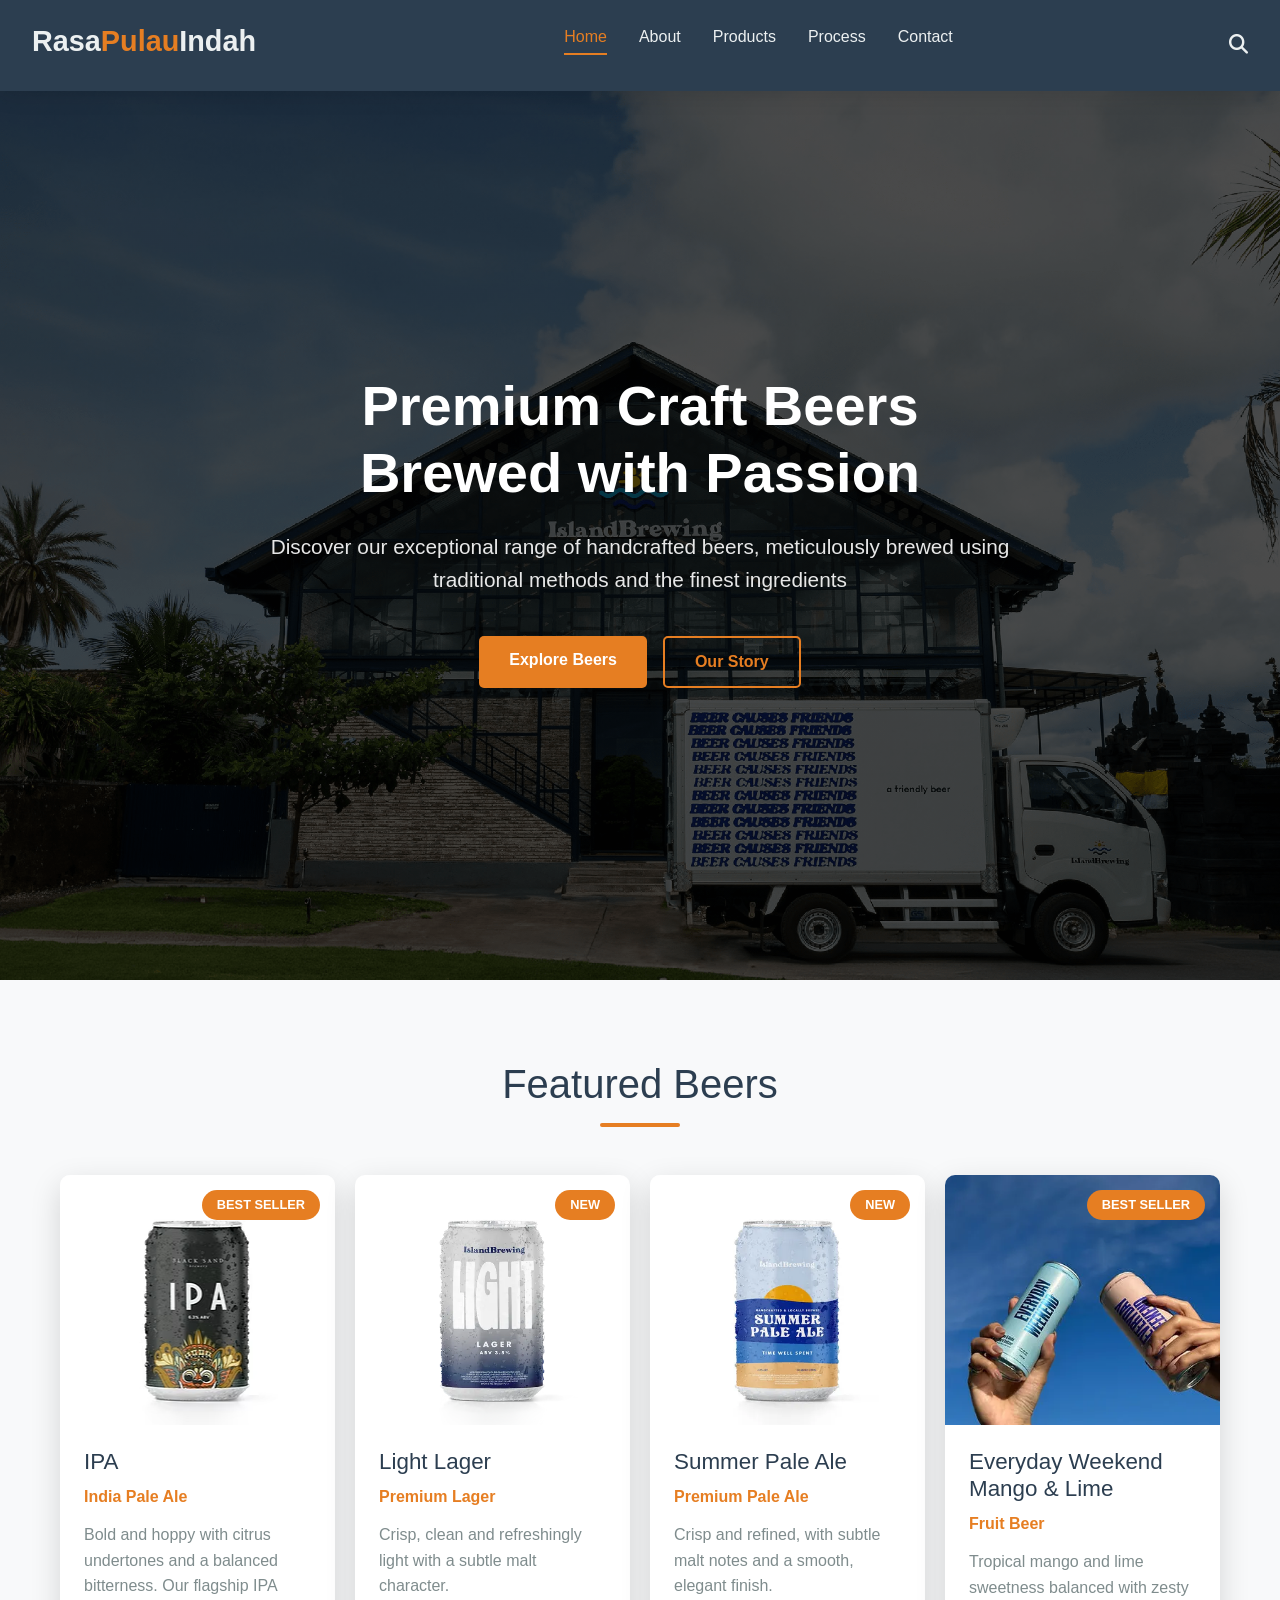
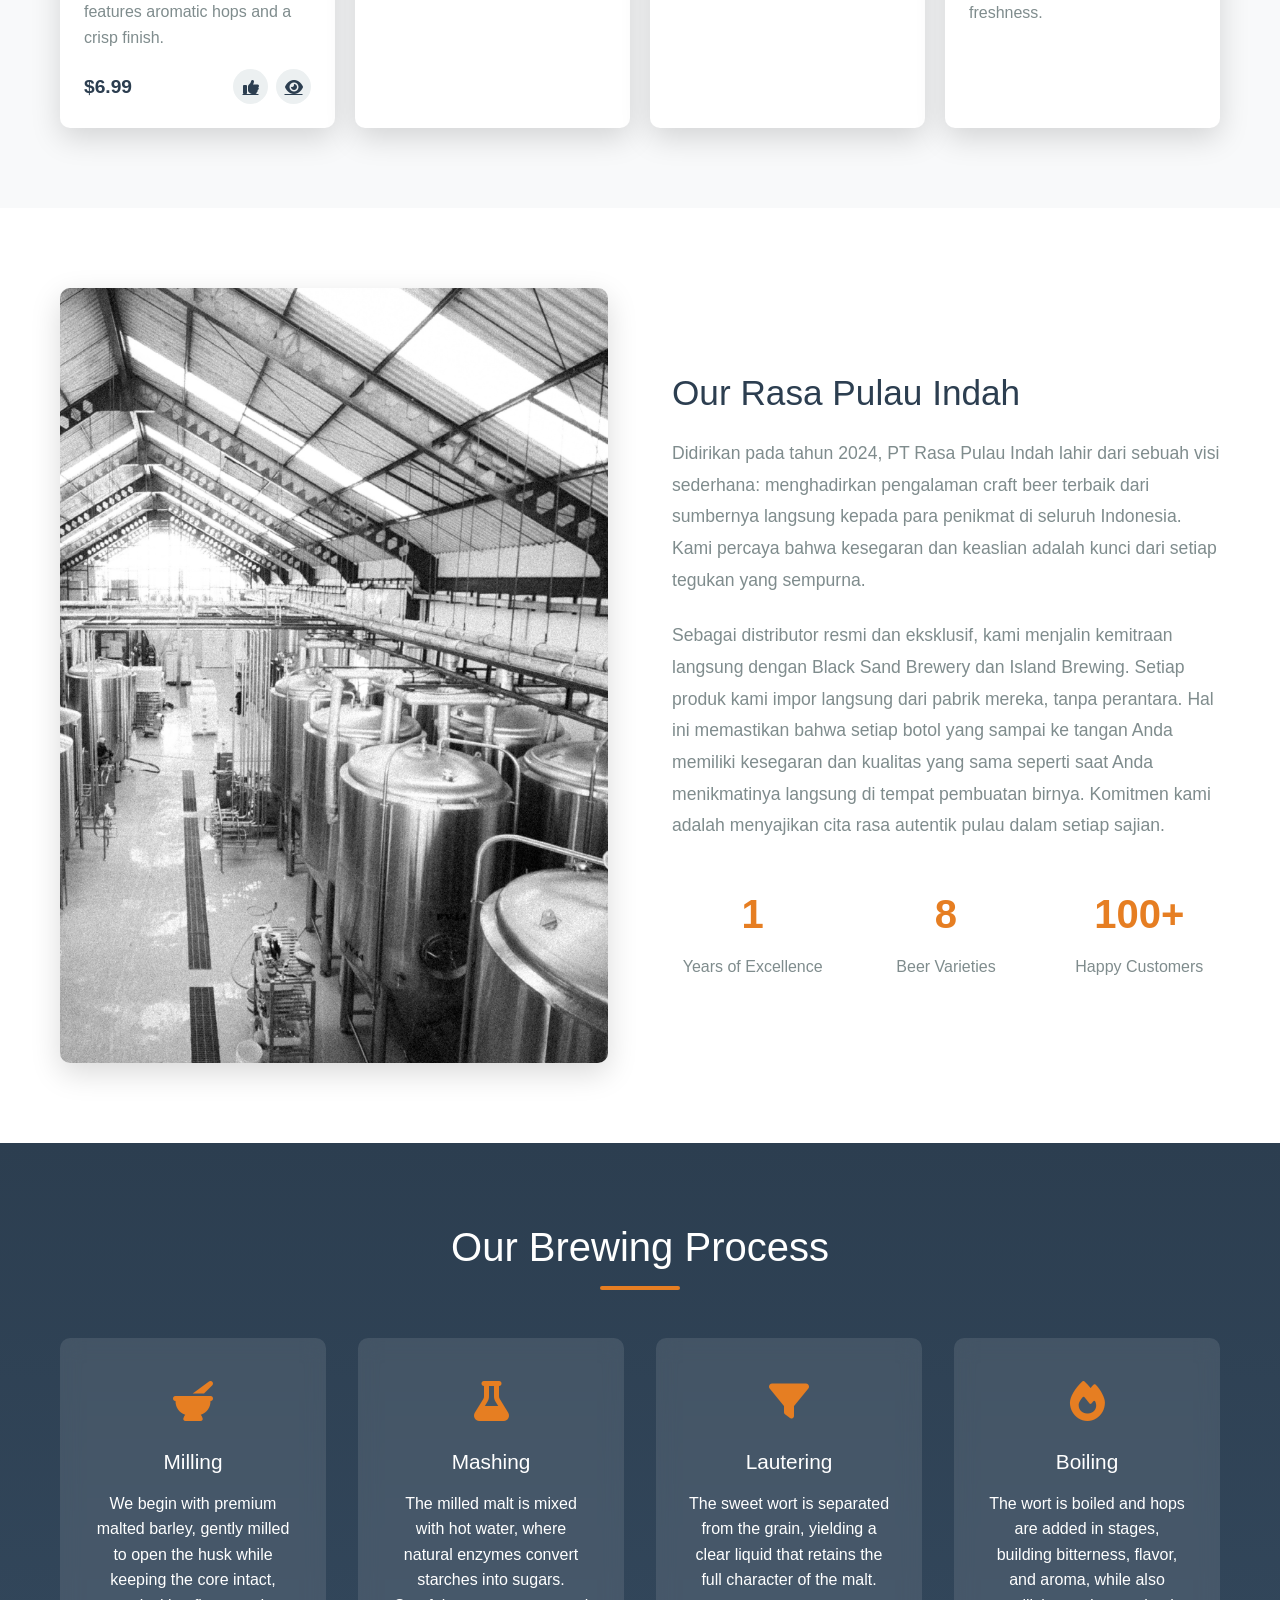
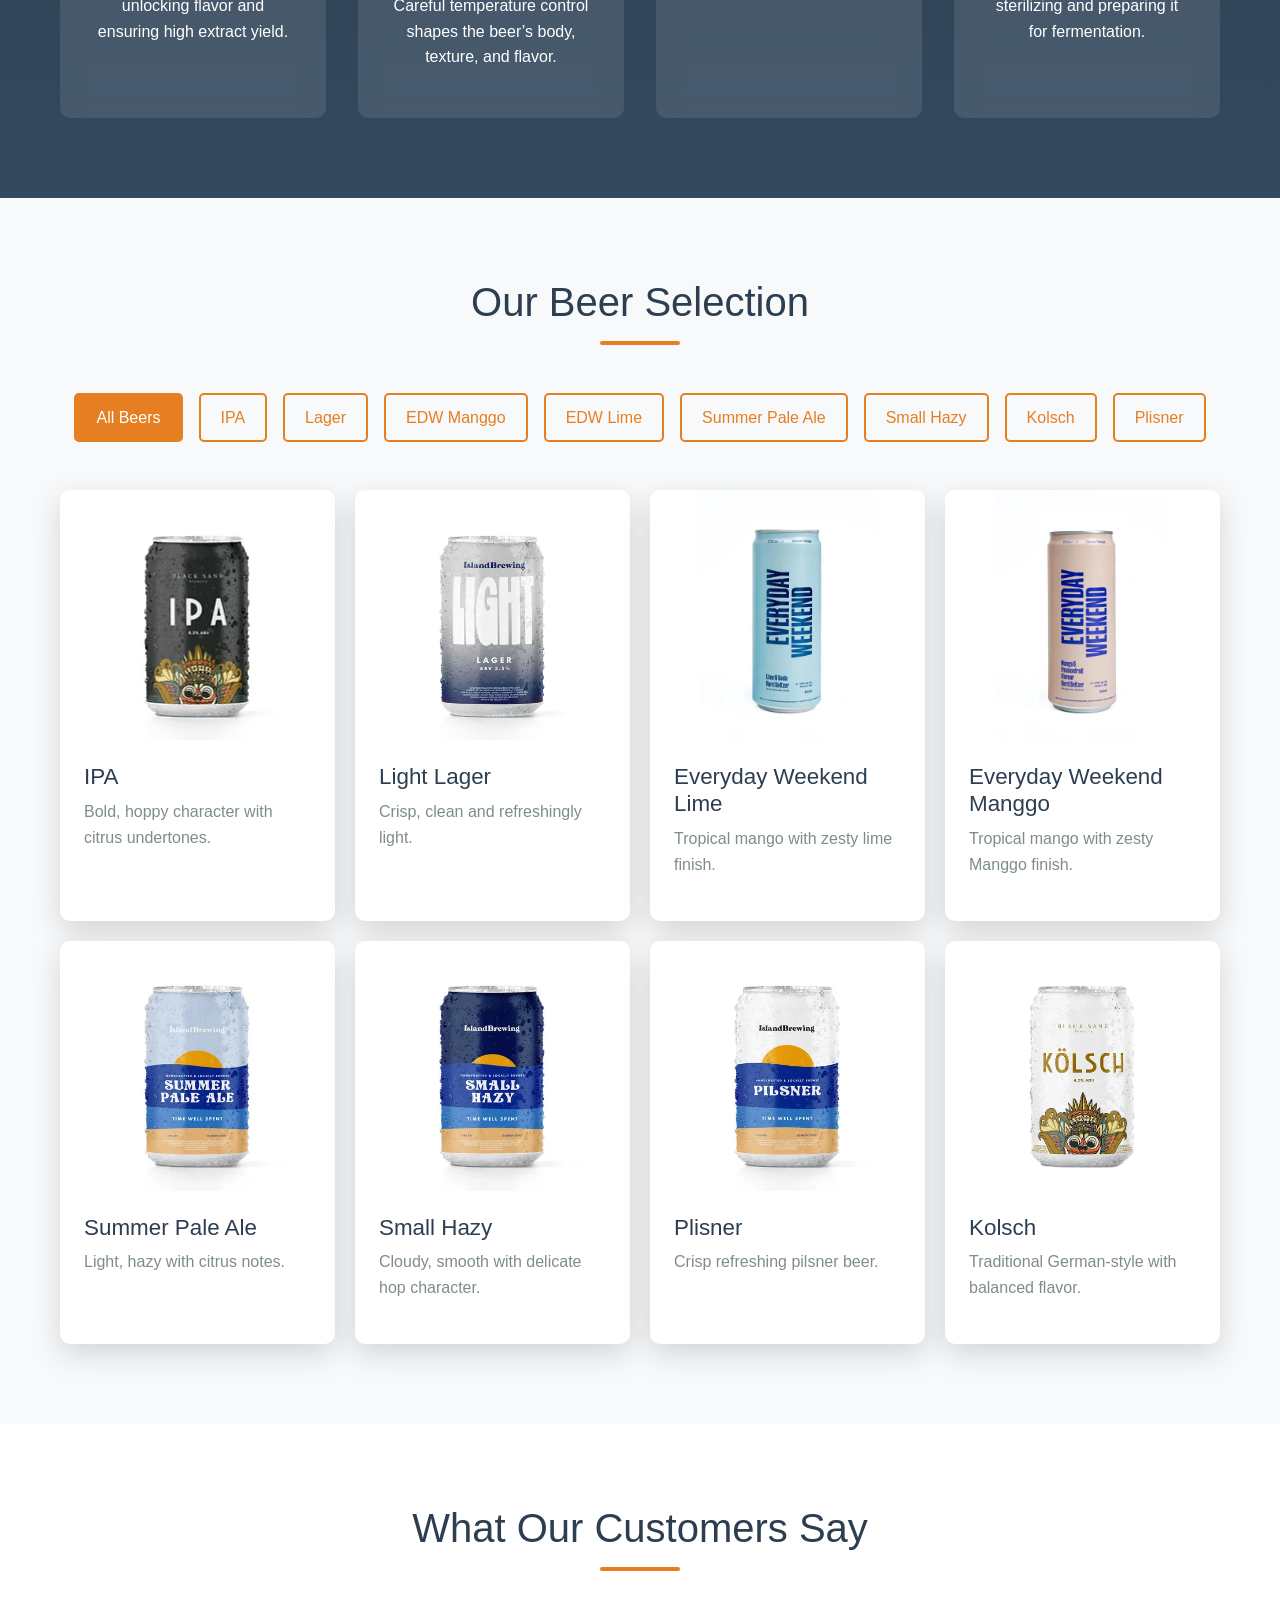
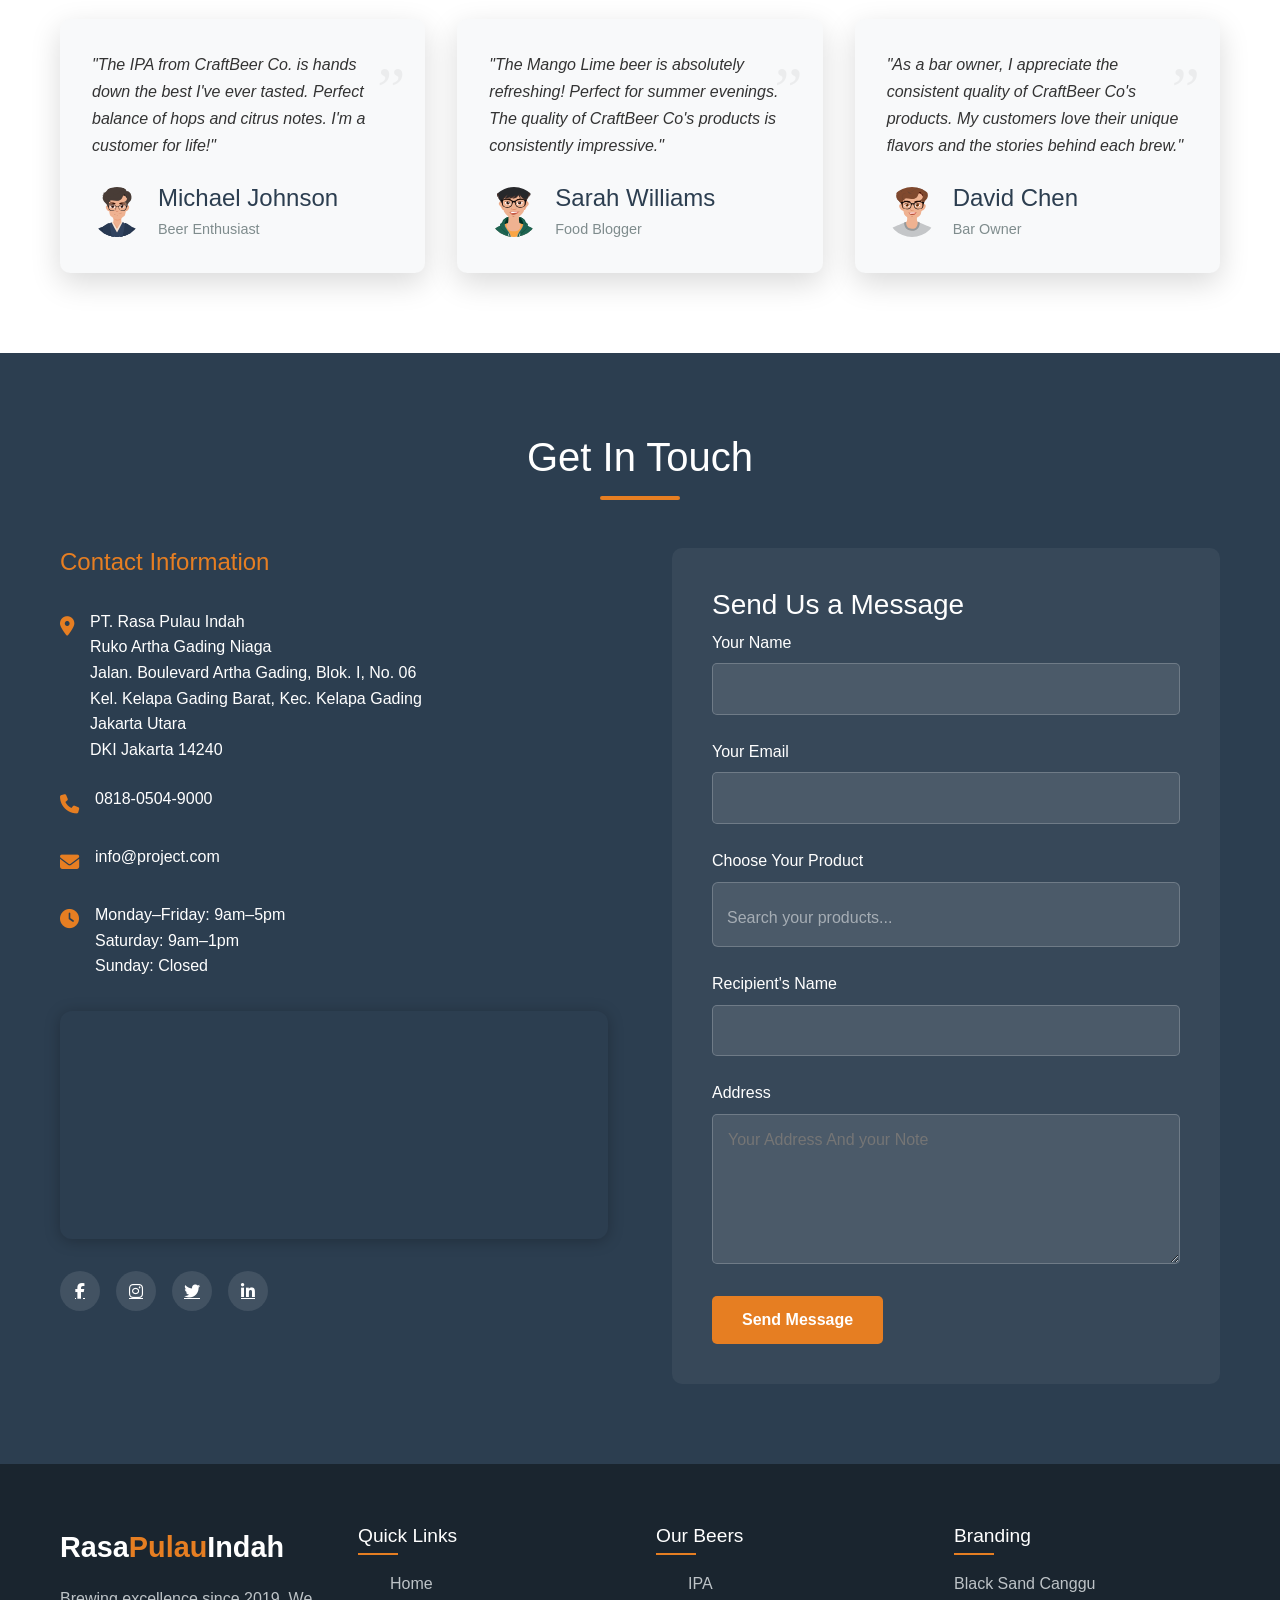
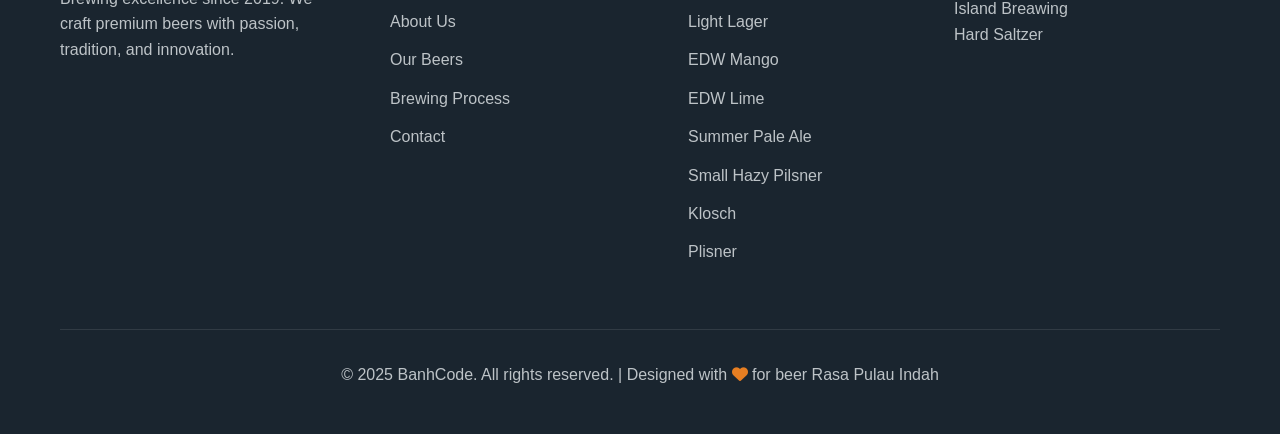
==== commit 2a39ee5c: "animasi skeleton" ====
--- a/index.html
+++ b/index.html
@@ -8,9 +8,11 @@
     <link href="https://cdn.jsdelivr.net/npm/bootstrap@5.3.8/dist/css/bootstrap.min.css" rel="stylesheet" integrity="sha384-sRIl4kxILFvY47J16cr9ZwB07vP4J8+LH7qKQnuqkuIAvNWLzeN8tE5YBujZqJLB" crossorigin="anonymous">
     <link rel="stylesheet" href="css/main.css">
     <link rel="stylesheet" href="css/animations.css">
+    <link rel="stylesheet" href="css/skeleton.css">
     <link rel="stylesheet" href="css/responsive.css">
 </head>
 <body>
+  
     <!-- Navigation -->
     <nav class="navbar">
         <div class="nav-brand">
@@ -272,7 +274,7 @@
                     <p class="testimonial-text">"The IPA from CraftBeer Co. is hands down the best I've ever tasted. Perfect balance of hops and citrus notes. I'm a customer for life!"</p>
                     <div class="testimonial-author">
                         <div class="author-image">
-                            <img src="images/Picture.png" alt="Portrait of satisfied customer Michael Johnson">
+                            <img src="images/avatar/avatar1.svg" alt="Portrait of satisfied customer Michael Johnson">
                         </div>
                         <div class="author-info">
                             <h4>Michael Johnson</h4>
@@ -285,7 +287,7 @@
                     <p class="testimonial-text">"The Mango Lime beer is absolutely refreshing! Perfect for summer evenings. The quality of CraftBeer Co's products is consistently impressive."</p>
                     <div class="testimonial-author">
                         <div class="author-image">
-                            <img src="images/Picture.png" alt="Portrait of happy customer Sarah Williams">
+                            <img src="images/avatar/avatar2.svg" alt="Portrait of happy customer Sarah Williams">
                         </div>
                         <div class="author-info">
                             <h4>Sarah Williams</h4>
@@ -298,7 +300,7 @@
                     <p class="testimonial-text">"As a bar owner, I appreciate the consistent quality of CraftBeer Co's products. My customers love their unique flavors and the stories behind each brew."</p>
                     <div class="testimonial-author">
                         <div class="author-image">
-                            <img src="images/Picture.png" alt="Portrait of professional bar owner David Chen">
+                            <img src="images/avatar/avatar3.svg" alt="Portrait of professional bar owner David Chen">
                         </div>
                         <div class="author-info">
                             <h4>David Chen</h4>
@@ -433,7 +435,7 @@
             <div class="footer-grid">
                 <div class="footer-about">
                     <div class="footer-logo">Rasa<span>Pulau</span>Indah</div>
-                    <p class="footer-desc">Brewing excellence since 2010. We craft premium beers with passion, tradition, and innovation.</p>
+                    <p class="footer-desc">Brewing excellence since 2019. We craft premium beers with passion, tradition, and innovation.</p>
                 </div>
                 
                 <div class="footer-links">
@@ -462,12 +464,8 @@
                 </div>
                 
                 <div class="footer-newsletter">
-                    <h4 class="footer-heading">Newsletter</h4>
-                    <p>Subscribe to our newsletter for updates on new releases, events, and special offers.</p>
-                    <form class="newsletter-form">
-                        <input type="email" class="newsletter-input" placeholder="Your email address" required>
-                        <button type="submit" class="btn">Subscribe</button>
-                    </form>
+                    <h4 class="footer-heading">Branding</h4>
+                    <p>Black Sand Canggu <br> Island Breawing <br> Hard Saltzer</p>
                 </div>
             </div>
             
--- a/css/main.css
+++ b/css/main.css
@@ -10,6 +10,9 @@
             --shadow: 0 10px 30px rgba(0, 0, 0, 0.15);
             --transition: all 0.3s ease;
         }
+
+
+        
         
         * {
             margin: 0;
@@ -83,103 +86,163 @@
             color: white;
         }
         
-        /* Navigation */
-        .navbar {
-            display: flex;
-            justify-content: space-between;
-            align-items: center;
-            padding: 1.5rem 2rem;
-            background-color: var(--primary);
-            position: fixed;
-            width: 100%;
-            top: 0;
-            z-index: 1000;
-            box-shadow: 0 5px 20px rgba(0, 0, 0, 0.1);
-        }
-        
-        .nav-brand {
-            display: flex;
-            align-items: center;
-        }
-        
-        .nav-brand h1 {
-            color: var(--light);
-            font-size: 1.8rem;
-            font-weight: 700;
-        }
-        
-        .nav-brand span {
-            color: var(--secondary);
-        }
-        
-        .nav-menu {
-            display: flex;
-            list-style: none;
-            gap: 2rem;
-        }
-        
-        .nav-link {
-            color: var(--light);
-            text-decoration: none;
-            font-weight: 500;
-            transition: var(--transition);
-            position: relative;
-        }
-        
-        .nav-link:hover,
-        .nav-link.active {
-            color: var(--secondary);
-        }
-        
-        .nav-link:after {
-            content: '';
-            position: absolute;
-            width: 0;
-            height: 2px;
-            bottom: -5px;
-            left: 0;
-            background-color: var(--secondary);
-            transition: var(--transition);
-        }
-        
-        .nav-link:hover:after,
-        .nav-link.active:after {
-            width: 100%;
-        }
-        
-        .nav-actions {
-            display: flex;
-            gap: 1rem;
-            align-items: center;
-        }
-        
-        .nav-icon {
-            color: var(--light);
-            font-size: 1.2rem;
-            transition: var(--transition);
-        }
-        
-        .nav-icon:hover {
-            color: var(--secondary);
-        }
-        
-        .hamburger {
-            display: none;
-            flex-direction: column;
-            cursor: pointer;
-        }
-        
-        .bar {
-            width: 25px;
-            height: 3px;
-            background-color: var(--light);
-            margin: 3px 0;
-            transition: var(--transition);
-        }
+/* Navigation */
+.navbar {
+    display: flex;
+    justify-content: space-between;
+    align-items: center;
+    padding: 1.5rem 2rem;
+    background-color: var(--primary);
+    position: fixed;
+    width: 100%;
+    top: 0;
+    z-index: 1000;
+    box-shadow: 0 5px 20px rgba(0, 0, 0, 0.1);
+}
+
+.nav-brand {
+    display: flex;
+    align-items: center;
+}
+
+.nav-brand h1 {
+    color: var(--light);
+    font-size: 1.8rem;
+    font-weight: 700;
+}
+
+.nav-brand span {
+    color: var(--secondary);
+}
+
+.nav-menu {
+    display: flex;
+    list-style: none;
+    gap: 2rem;
+}
+
+.nav-link {
+    color: var(--light);
+    text-decoration: none;
+    font-weight: 500;
+    transition: var(--transition);
+    position: relative;
+}
+
+.nav-link:hover,
+.nav-link.active {
+    color: var(--secondary);
+}
+
+.nav-link:after {
+    content: '';
+    position: absolute;
+    width: 0;
+    height: 2px;
+    bottom: -5px;
+    left: 0;
+    background-color: var(--secondary);
+    transition: var(--transition);
+}
+
+.nav-link:hover:after,
+.nav-link.active:after {
+    width: 100%;
+}
+
+.nav-actions {
+    display: flex;
+    gap: 1rem;
+    align-items: center;
+}
+
+.nav-icon {
+    color: var(--light);
+    font-size: 1.2rem;
+    transition: var(--transition);
+}
+
+.nav-icon:hover {
+    color: var(--secondary);
+}
+
+.hamburger {
+    display: none;
+    flex-direction: column;
+    cursor: pointer;
+}
+
+.bar {
+    width: 25px;
+    height: 3px;
+    background-color: var(--light);
+    margin: 3px 0;
+    transition: var(--transition);
+}
+
+/* =========================
+   MOBILE STYLES
+========================= */
+@media (max-width: 768px) {
+    .navbar {
+        background-color: #2c3e50; /* Solid dark background */
+    }
+
+    .hamburger {
+        display: flex;
+    }
+
+    .nav-menu {
+        position: fixed; /* biar nutup seluruh layar bagian atas */
+        top: 70px; /* sesuaikan tinggi navbar */
+        left: 0;
+        width: 100%;
+        height: calc(100vh - 70px); /* penuhi layar bawah navbar */
+        background-color: rgba(44, 62, 80, 0.98); /* gelap solid, bisa ubah ke #2c3e50 */
+        backdrop-filter: blur(4px);
+        flex-direction: column;
+        align-items: center;
+        justify-content: flex-start;
+        gap: 1.5rem;
+        padding: 2rem 0;
+        display: none;
+        z-index: 999;
+    }
+
+    .nav-menu.active {
+        display: flex;
+        animation: slideDown 0.3s ease;
+    }
+
+    .nav-link {
+        color: #ecf0f1;
+        font-size: 1.1rem;
+        text-align: center;
+        width: 100%;
+    }
+
+    .nav-link:hover {
+        color: var(--secondary);
+    }
+}
+
+/* Animasi muncul lembut */
+@keyframes slideDown {
+    from {
+        opacity: 0;
+        transform: translateY(-10px);
+    }
+    to {
+        opacity: 1;
+        transform: translateY(0);
+    }
+}
+
+
         
         /* Hero Section */
         .hero {
-            background: linear-gradient(rgba(0, 0, 0, 0.7), rgba(0, 0, 0, 0.7)), url('/images/Picture.png') center/cover no-repeat;
+            background: linear-gradient(rgba(0, 0, 0, 0.7), rgba(0, 0, 0, 0.7)), url('../images/Picture.png') center/cover no-repeat;
             height: 100vh;
             display: flex;
             align-items: center;
--- a/css/skeleton.css
+++ b/css/skeleton.css
@@ -0,0 +1,53 @@
+/* ===================================
+   SKELETON LOADER (AMAN, NON-BENTROK)
+   Prefix: .skeleton-
+=================================== */
+
+/* Wrapper state */
+body.skeleton-active {
+  pointer-events: none;
+  user-select: none;
+}
+
+/* Skeleton elemen */
+.skeleton-box {
+  position: relative;
+  overflow: hidden;
+  background-color: #e2e2e2;
+  border-radius: 4px;
+  color: transparent !important;
+}
+
+/* Shimmer effect */
+.skeleton-box::after {
+  content: '';
+  position: absolute;
+  top: 0;
+  left: -150%;
+  width: 150%;
+  height: 100%;
+  background: linear-gradient(
+    90deg,
+    transparent,
+    rgba(255, 255, 255, 0.4),
+    transparent
+  );
+  animation: skeleton-shimmer 1.2s infinite;
+}
+
+/* Animasi shimmer */
+@keyframes skeleton-shimmer {
+  100% {
+    left: 150%;
+  }
+}
+
+/* Fade transition saat selesai load */
+.skeleton-fade-out {
+  animation: skeletonFadeOut 0.4s ease forwards;
+}
+
+@keyframes skeletonFadeOut {
+  from { opacity: 1; }
+  to { opacity: 0; visibility: hidden; }
+}
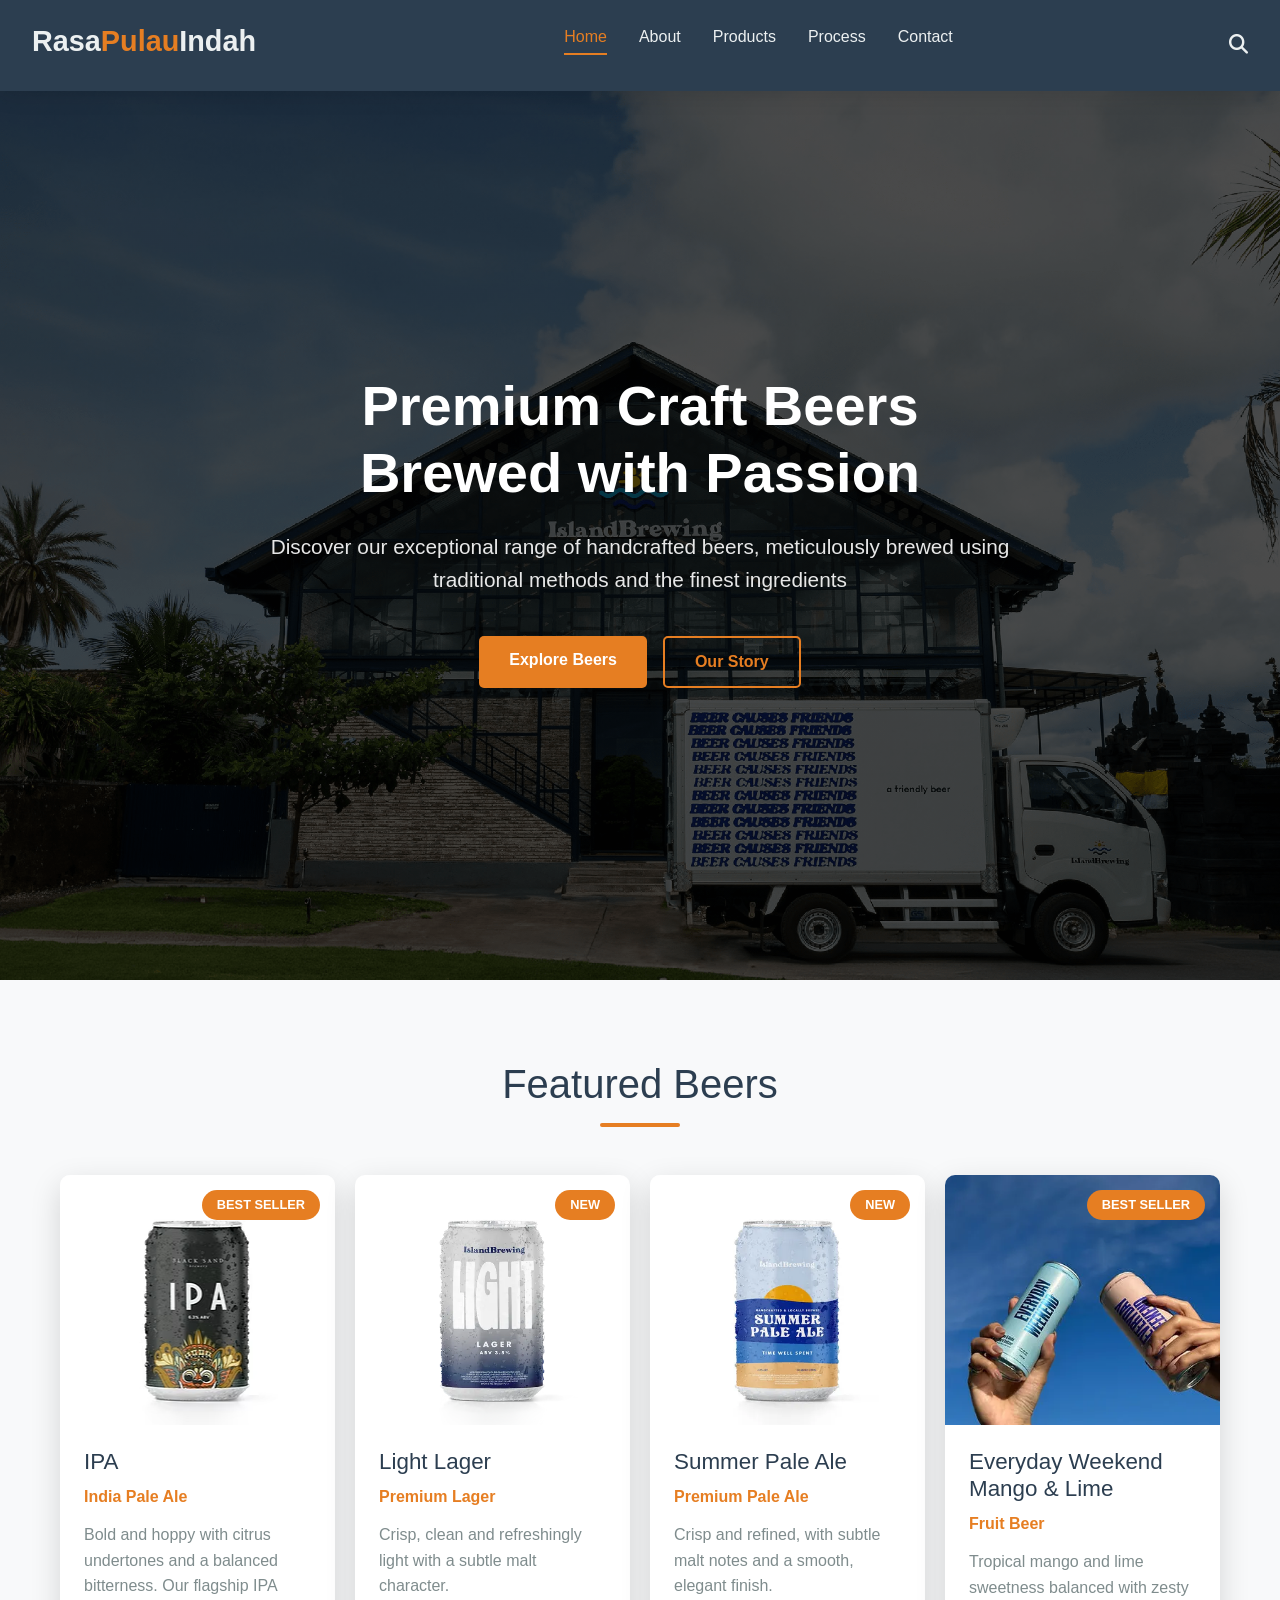
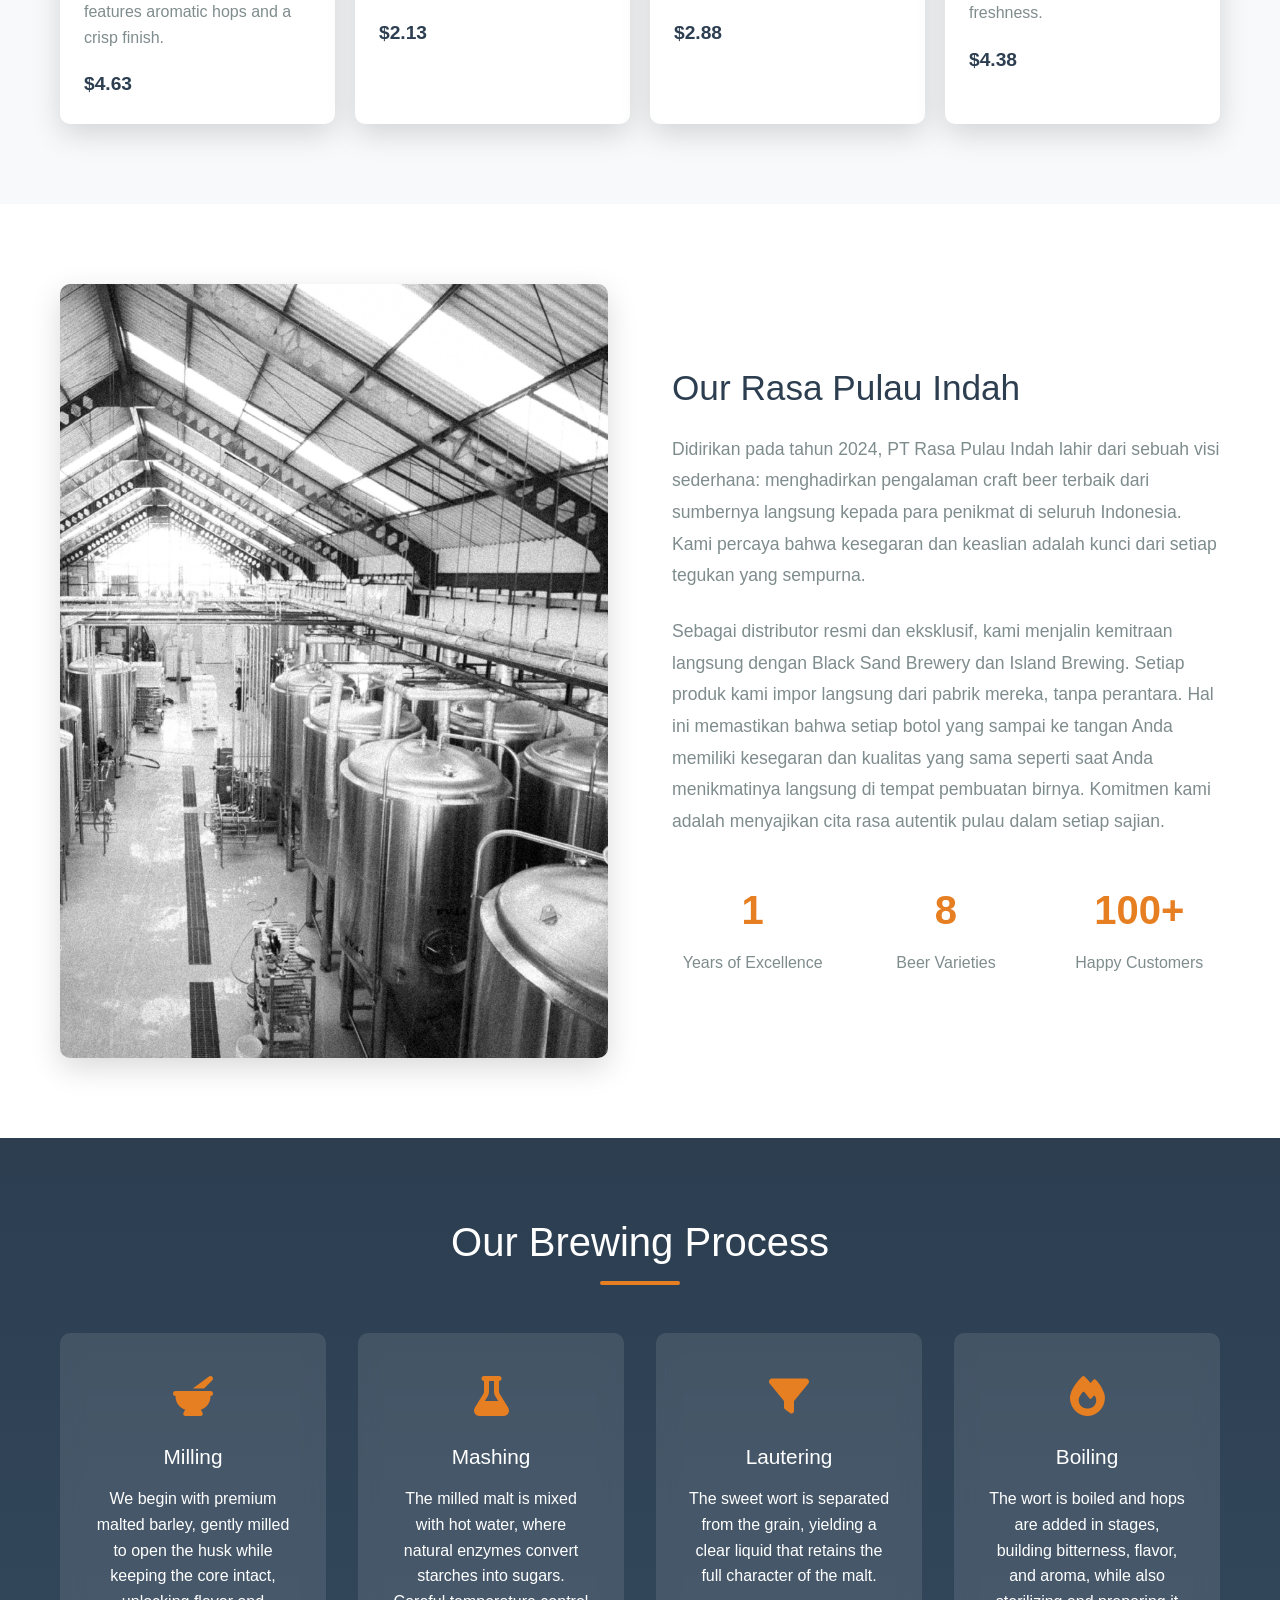
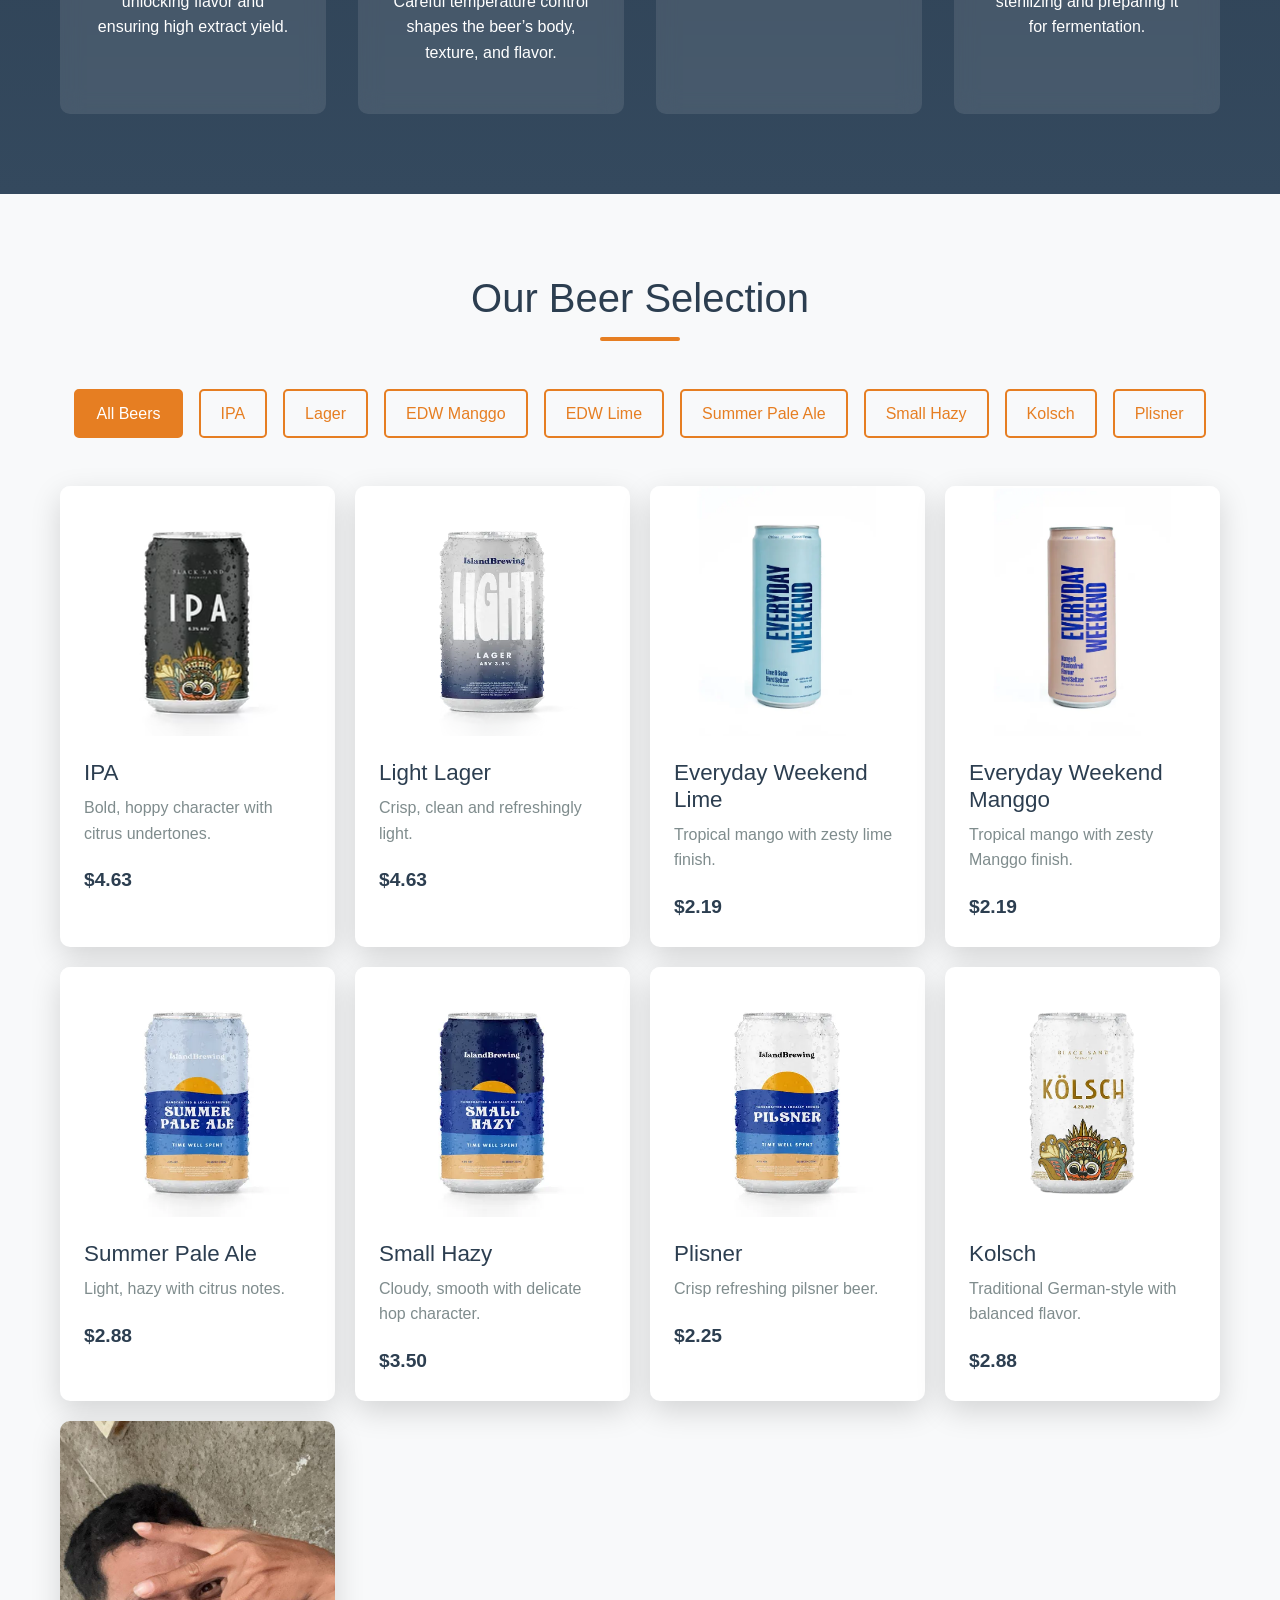
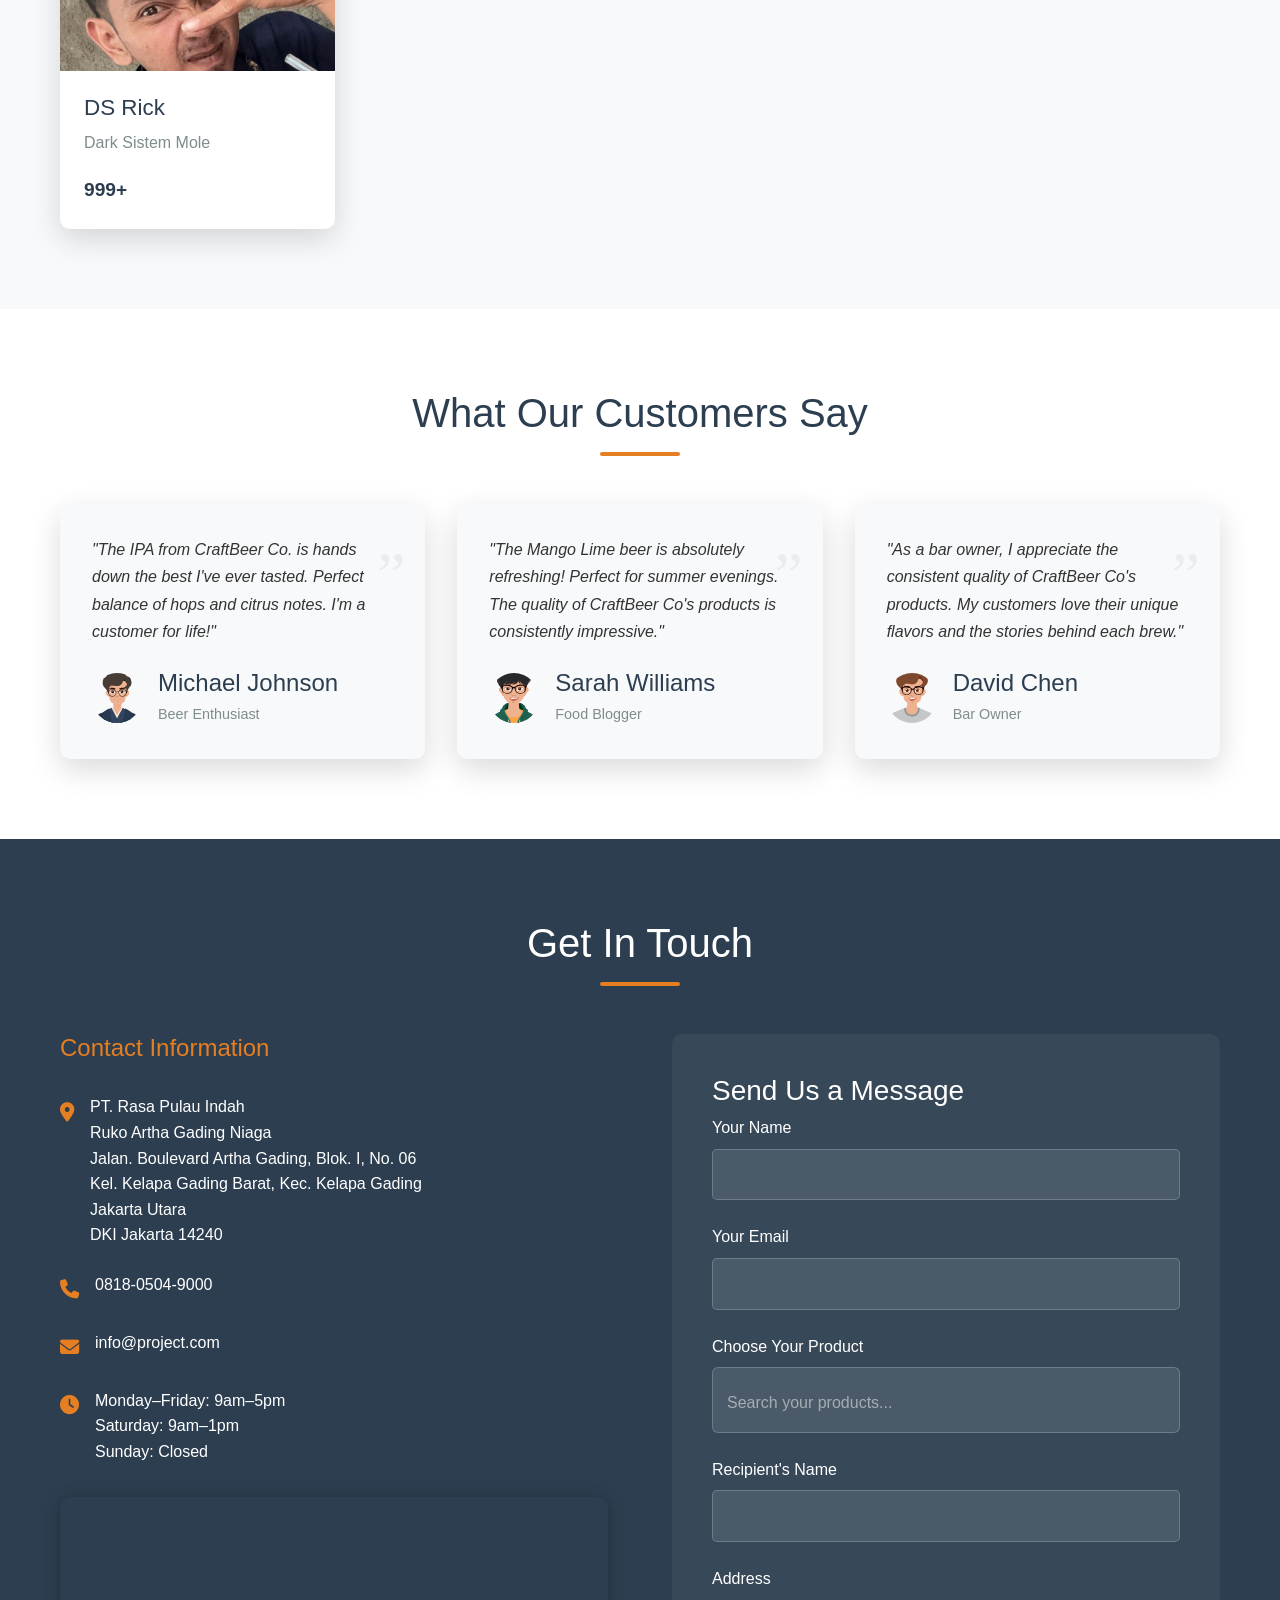
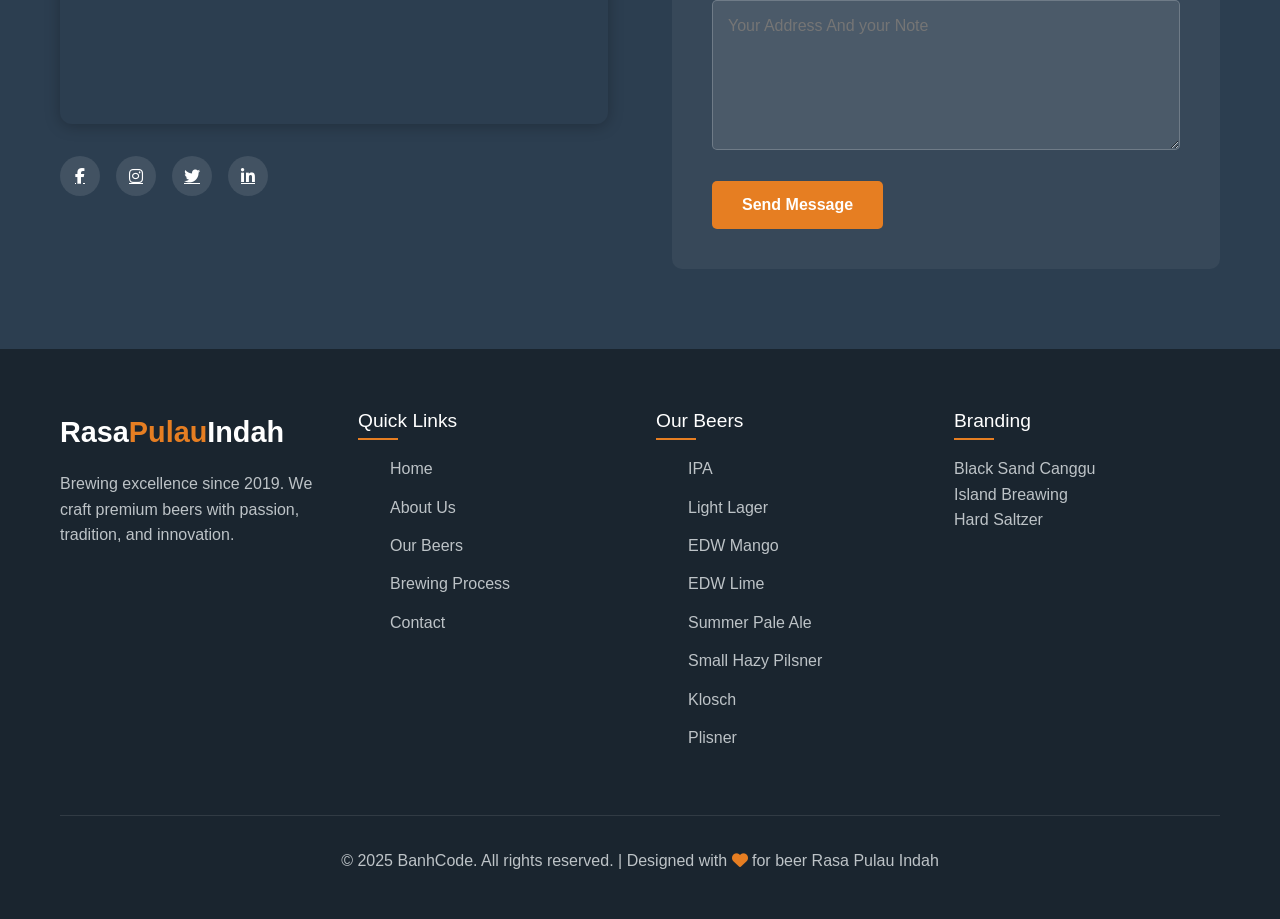
==== commit 5450d9d6: "ds1" ====
--- a/index.html
+++ b/index.html
@@ -80,10 +80,8 @@
                         <span class="product-type">India Pale Ale</span>
                         <p class="product-desc">Bold and hoppy with citrus undertones and a balanced bitterness. Our flagship IPA features aromatic hops and a crisp finish.</p>
                         <div class="product-meta">
-                            <div class="product-price">$6.99</div>
+                            <div class="product-price">$4.63</div>
                             <div class="product-actions">
-                                <a href="#" class="product-btn"><i class="fa-notdog fa-solid fa-thumbs-up"></i></i></a>
-                                <a href="#" class="product-btn"><i class="fa-notdog fa-solid fa-eye"></i></a>
                             </div>
                         </div>
                     </div>
@@ -98,6 +96,8 @@
         <h3 class="product-title">Light Lager</h3>
         <span class="product-type">Premium Lager</span>
         <p class="product-desc">Crisp, clean and refreshingly light with a subtle malt character.</p>
+                            <div class="product-price">$2.13</div>
+
       </div>
     </article>
 
@@ -110,6 +110,8 @@
         <h3 class="product-title">Summer Pale Ale</h3>
         <span class="product-type">Premium Pale Ale</span>
         <p class="product-desc">Crisp and refined, with subtle malt notes and a smooth, elegant finish.</p>
+                            <div class="product-price">$2.88</div>
+
       </div>
     </article>
 
@@ -122,6 +124,8 @@
         <h3 class="product-title">Everyday Weekend Mango & Lime</h3>
         <span class="product-type">Fruit Beer</span>
         <p class="product-desc">Tropical mango and lime sweetness balanced with zesty freshness.</p>
+                            <div class="product-price">$4.38</div>
+
       </div>
     </article>
   </div>
@@ -224,35 +228,61 @@
   <div class="product-grid">
     <article class="product-card" data-tag="ipa">
       <div class="product-image"><img src="images/products/IPA.PNG" alt="India Pale Ale"></div>
-      <div class="product-info"><h3 class="product-title">IPA</h3><p class="product-desc">Bold, hoppy character with citrus undertones.</p></div>
+      <div class="product-info"><h3 class="product-title">IPA</h3><p class="product-desc">Bold, hoppy character with citrus undertones.</p>
+                            <div class="product-price">$4.63</div>
+
+      </div>
+
     </article>
     <article class="product-card" data-tag="lager">
       <div class="product-image"><img src="images/products/Light_Lager.PNG" alt="Light Lager"></div>
-      <div class="product-info"><h3 class="product-title">Light Lager</h3><p class="product-desc">Crisp, clean and refreshingly light.</p></div>
+      <div class="product-info"><h3 class="product-title">Light Lager</h3><p class="product-desc">Crisp, clean and refreshingly light.</p>
+                            <div class="product-price">$4.63</div>
+      </div>
     </article>
     <article class="product-card" data-tag="edw-lime">
       <div class="product-image"><img src="images/products/EdwLime.PNG" alt="Everyday Weekend Lime"></div>
-      <div class="product-info"><h3 class="product-title">Everyday Weekend Lime</h3><p class="product-desc">Tropical mango with zesty lime finish.</p></div>
+      <div class="product-info"><h3 class="product-title">Everyday Weekend Lime</h3><p class="product-desc">Tropical mango with zesty lime finish.</p>
+                            <div class="product-price">$2.19</div>
+      </div>
     </article>
     <article class="product-card" data-tag="edw-manggo">
       <div class="product-image"><img src="images/products/EdwManggo.PNG" alt="Everyday Weekend Manggo"></div>
-      <div class="product-info"><h3 class="product-title">Everyday Weekend Manggo</h3><p class="product-desc">Tropical mango with zesty Manggo finish.</p></div>
+      <div class="product-info"><h3 class="product-title">Everyday Weekend Manggo</h3><p class="product-desc">Tropical mango with zesty Manggo finish.</p>
+                            <div class="product-price">$2.19</div>
+      </div>
     </article>
     <article class="product-card" data-tag="summer-pale-ale">
       <div class="product-image"><img src="images/products/SummerPaleAle.PNG" alt="Summer Pale Ale"></div>
-      <div class="product-info"><h3 class="product-title">Summer Pale Ale</h3><p class="product-desc">Light, hazy with citrus notes.</p></div>
+      <div class="product-info"><h3 class="product-title">Summer Pale Ale</h3><p class="product-desc">Light, hazy with citrus notes.</p>
+                            <div class="product-price">$2.88</div>
+      </div>
     </article>
     <article class="product-card" data-tag="small-hazy">
       <div class="product-image"><img src="images/products/SmallHazy.PNG" alt="Small Hazy"></div>
-      <div class="product-info"><h3 class="product-title">Small Hazy</h3><p class="product-desc">Cloudy, smooth with delicate hop character.</p></div>
+      <div class="product-info"><h3 class="product-title">Small Hazy</h3><p class="product-desc">Cloudy, smooth with delicate hop character.</p>
+                            <div class="product-price">$3.50</div>
+      </div>
     </article>
     <article class="product-card" data-tag="plisner">
       <div class="product-image"><img src="images/products/Pilsner.PNG" alt="Plisner"></div>
-      <div class="product-info"><h3 class="product-title">Plisner</h3><p class="product-desc">Crisp refreshing pilsner beer.</p></div>
+      <div class="product-info"><h3 class="product-title">Plisner</h3><p class="product-desc">Crisp refreshing pilsner beer.</p>
+                            <div class="product-price">$2.25</div>
+      </div>
     </article>
     <article class="product-card" data-tag="kolsch">
       <div class="product-image"><img src="images/products/Kolsch.PNG" alt="Kolsch"></div>
-      <div class="product-info"><h3 class="product-title">Kolsch</h3><p class="product-desc">Traditional German-style with balanced flavor.</p></div>
+      <div class="product-info"><h3 class="product-title">Kolsch</h3><p class="product-desc">Traditional German-style with balanced flavor.</p>
+                            <div class="product-price">$2.88</div>
+      </div>
+    </article>
+
+
+        <article class="product-card" data-tag="kolsch">
+      <div class="product-image"><img src="images/ds/ds1.jpeg" alt="Kolsch"></div>
+      <div class="product-info"><h3 class="product-title">DS Rick</h3><p class="product-desc">Dark Sistem Mole</p>
+                            <div class="product-price">999+</div>
+      </div>
     </article>
   </div>
 </div>
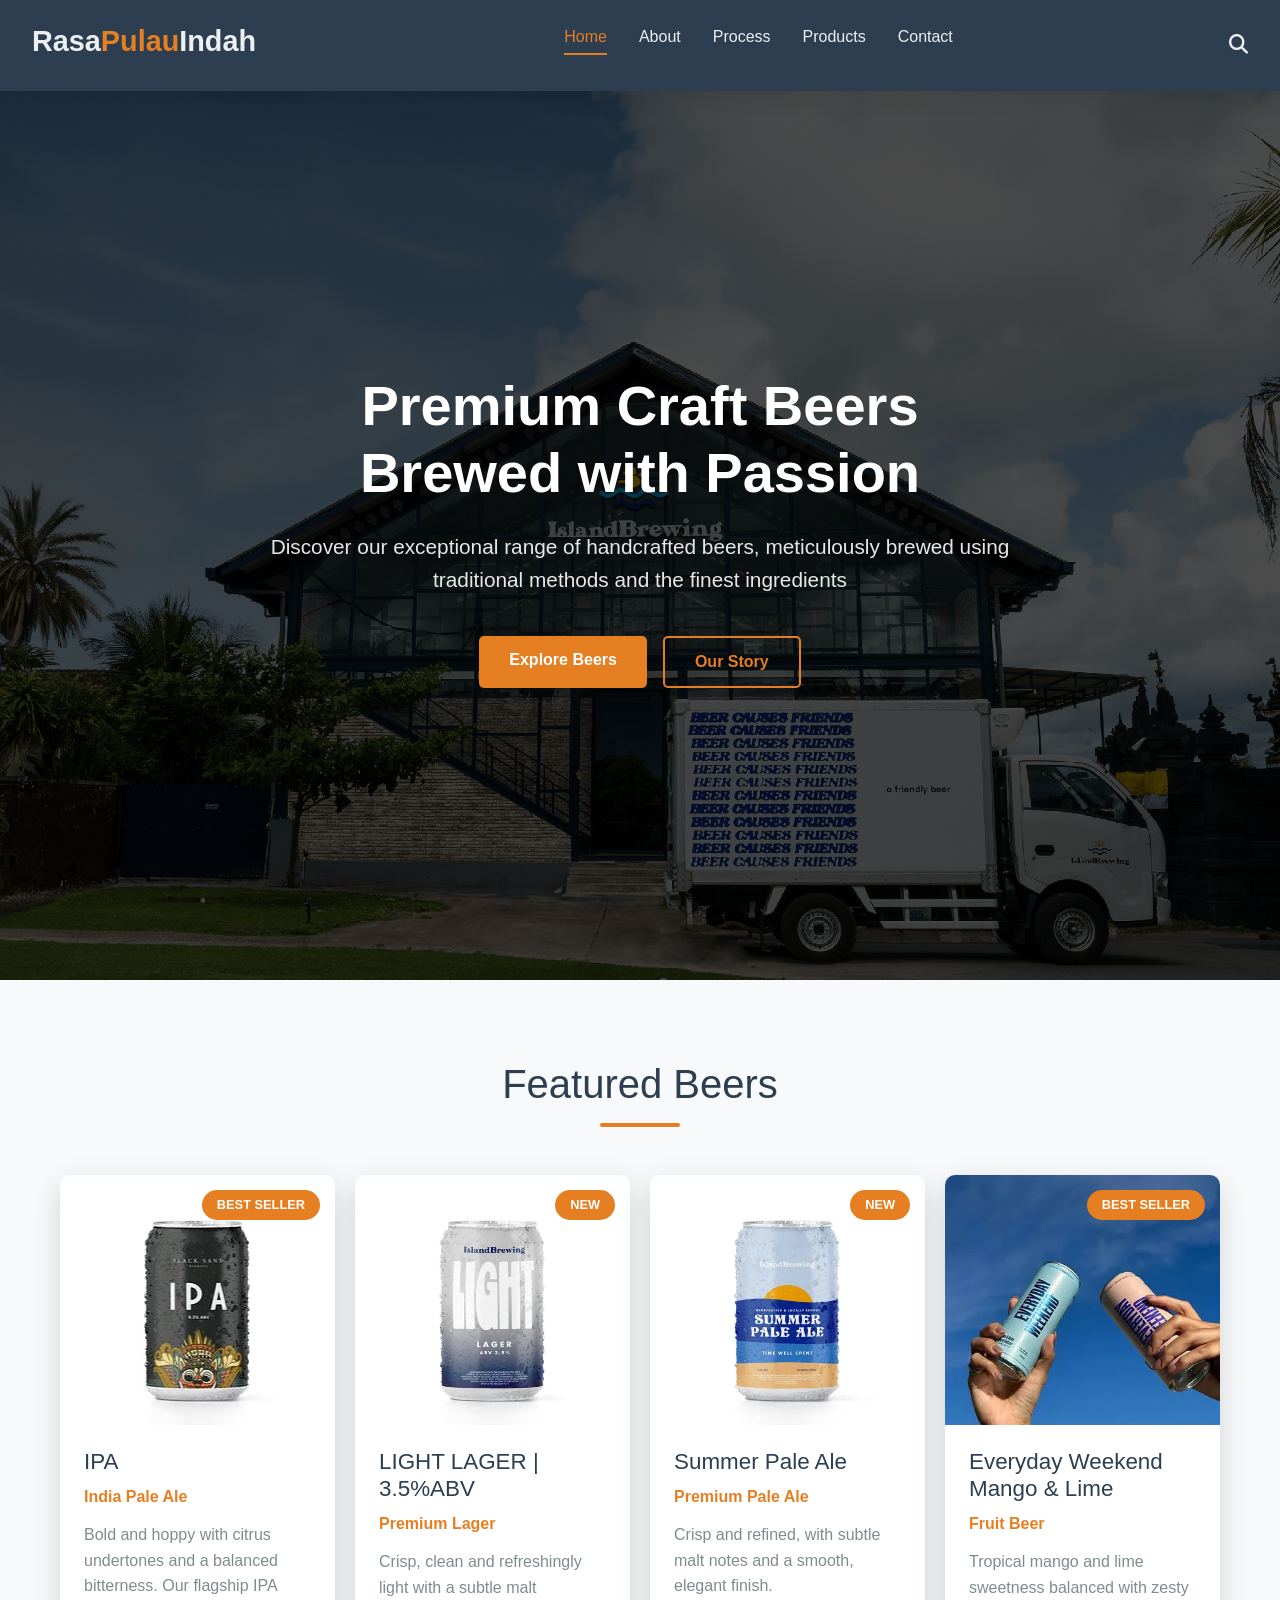
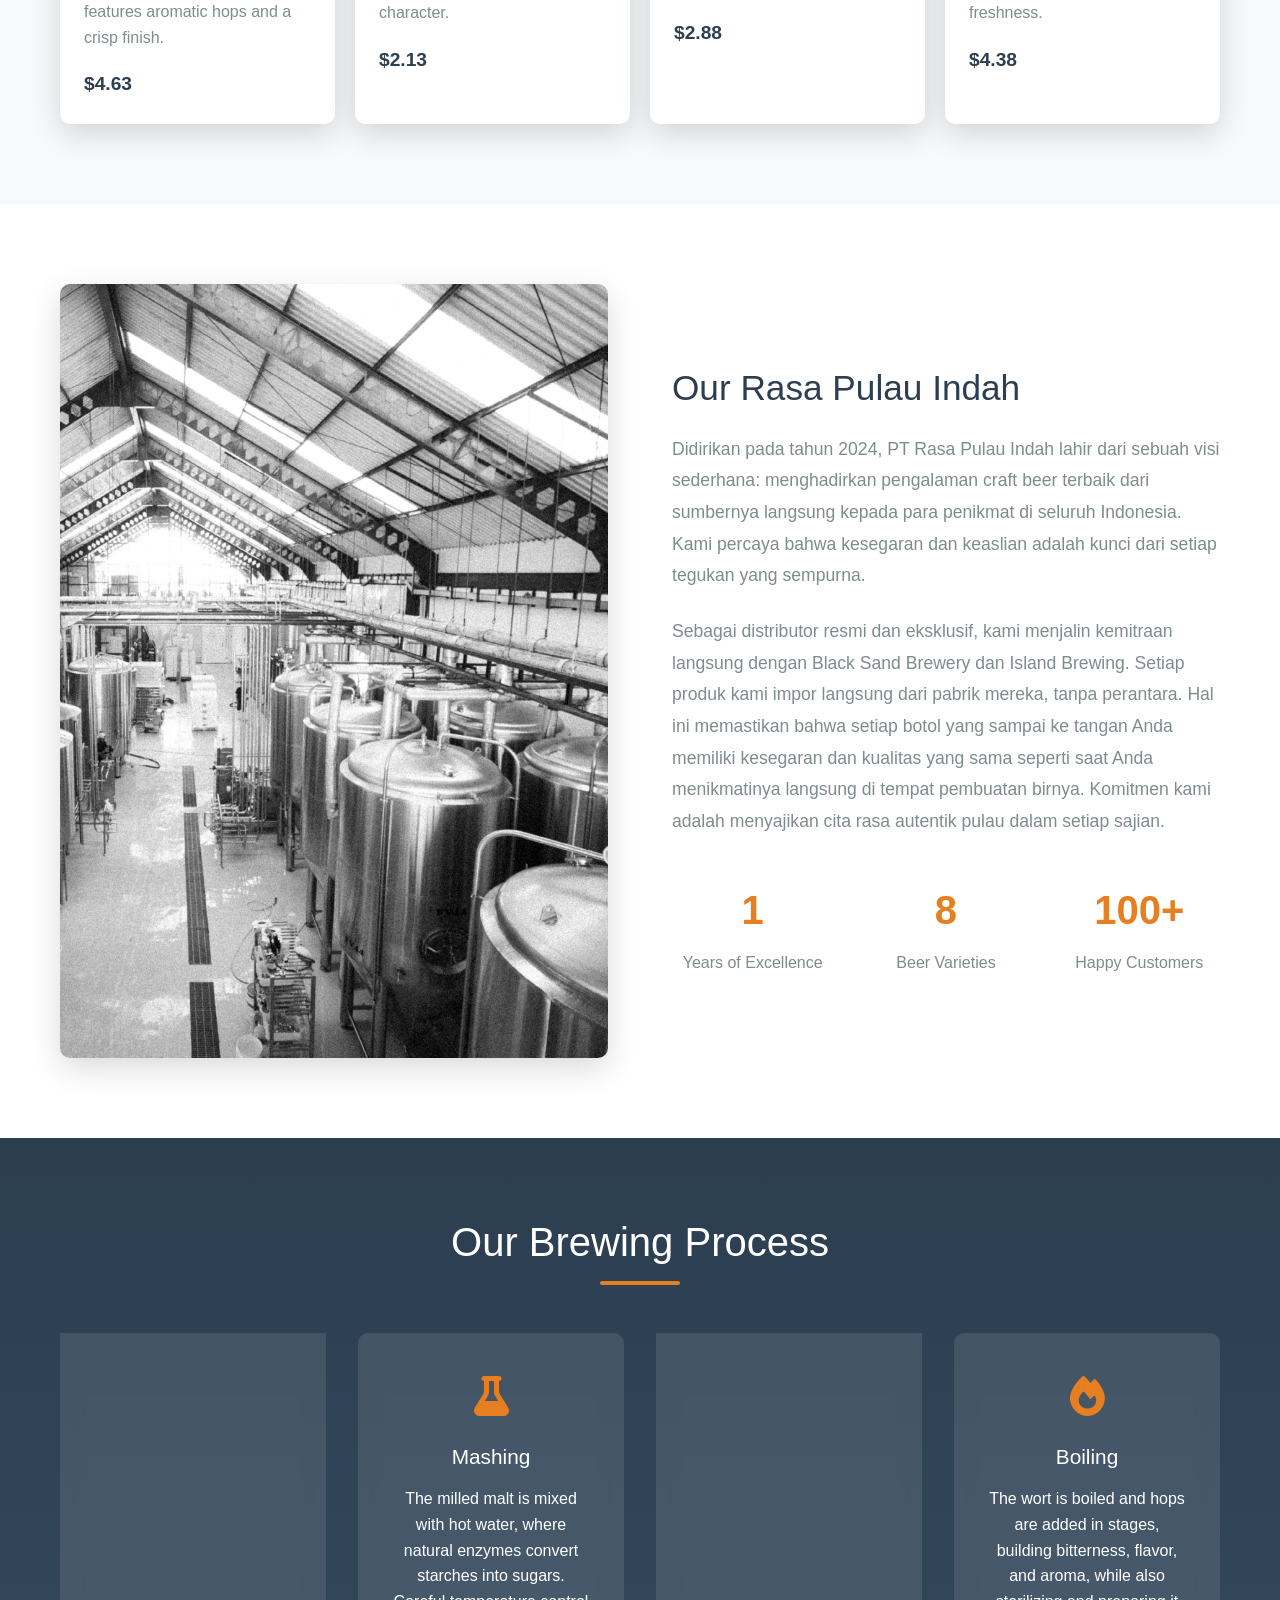
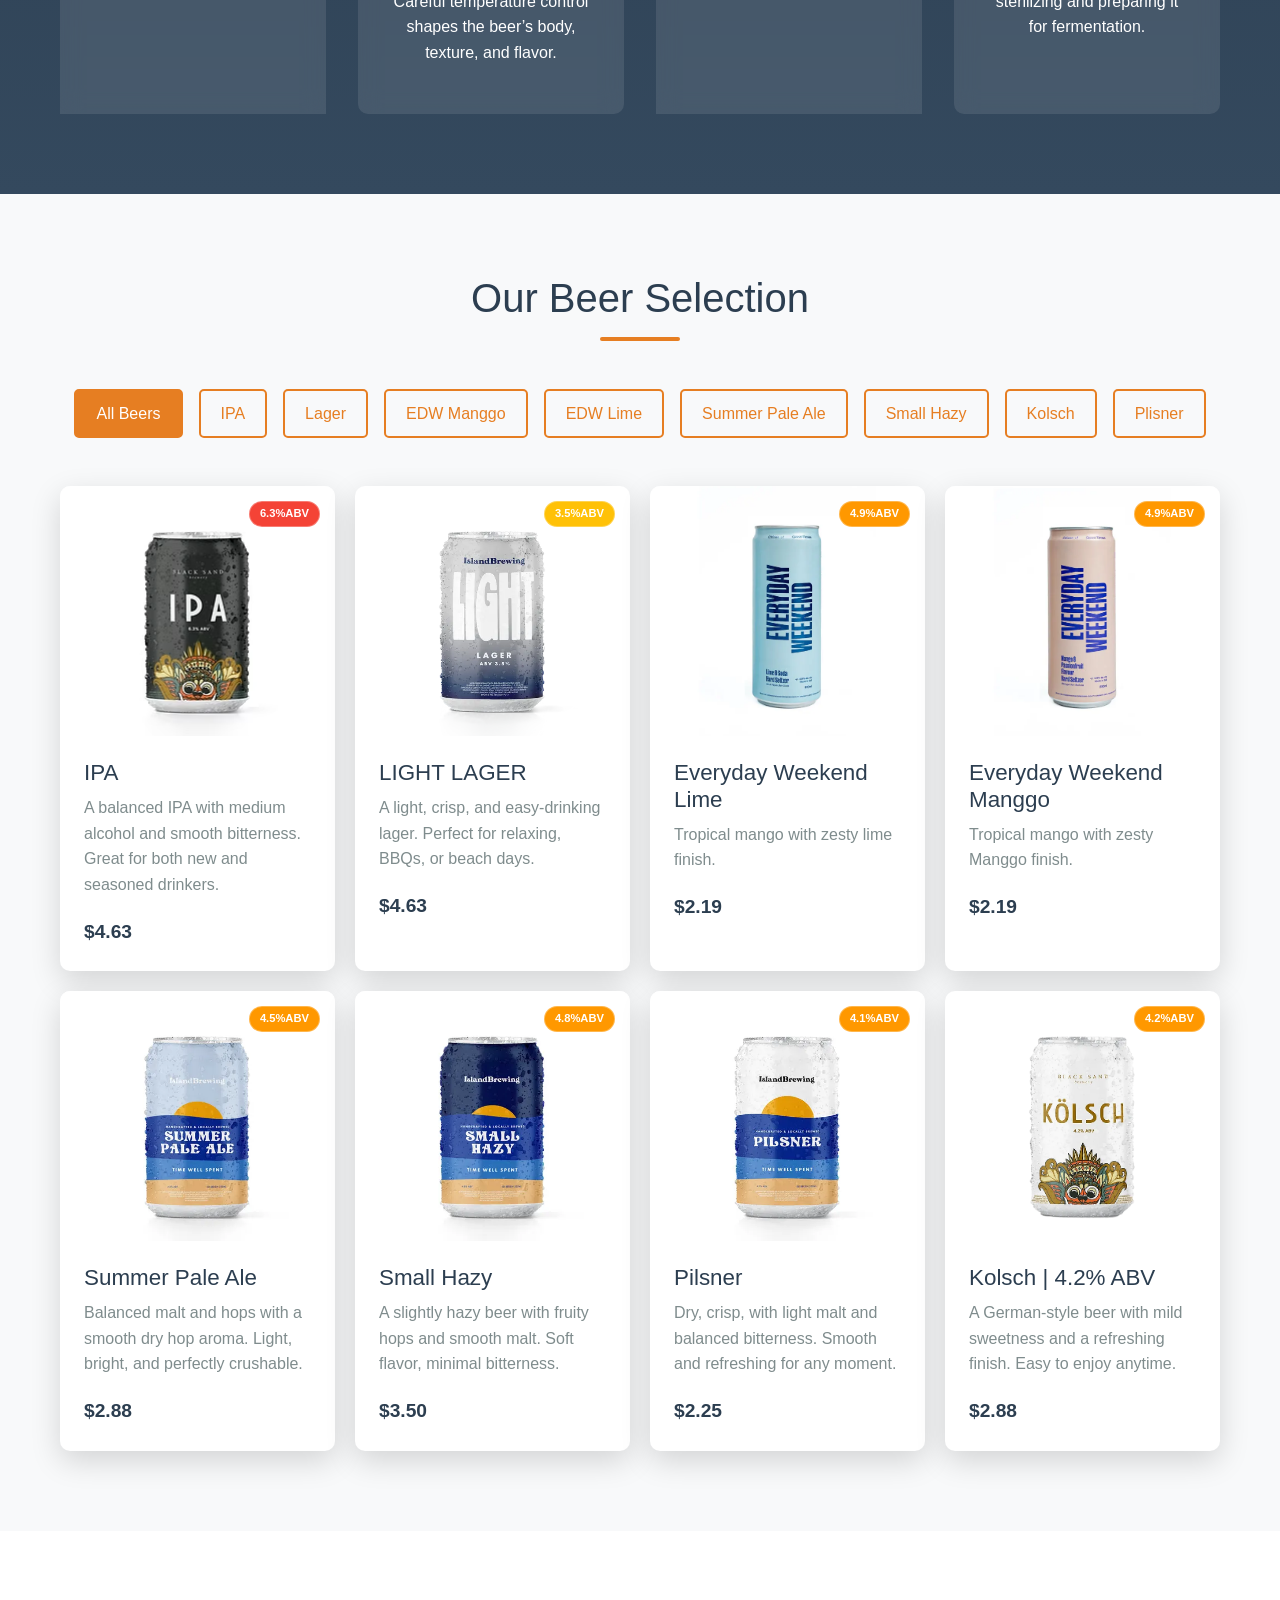
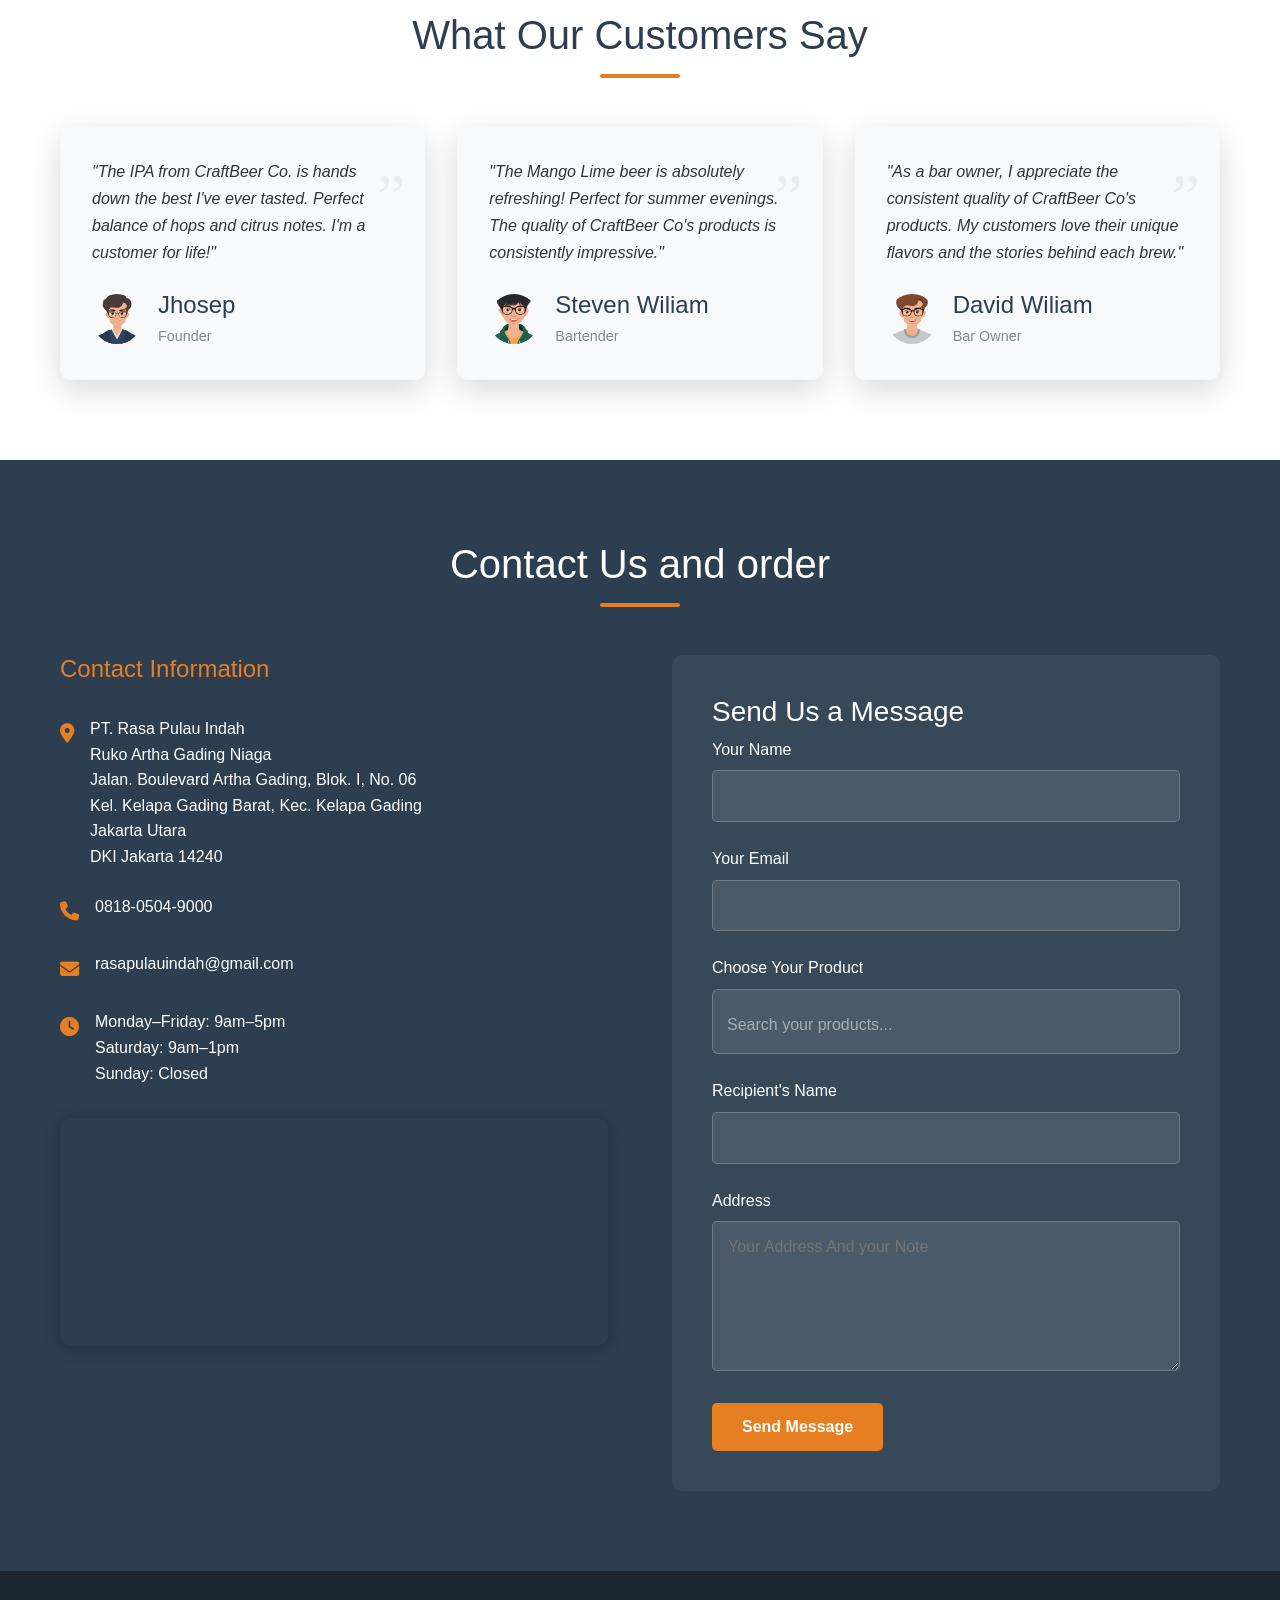
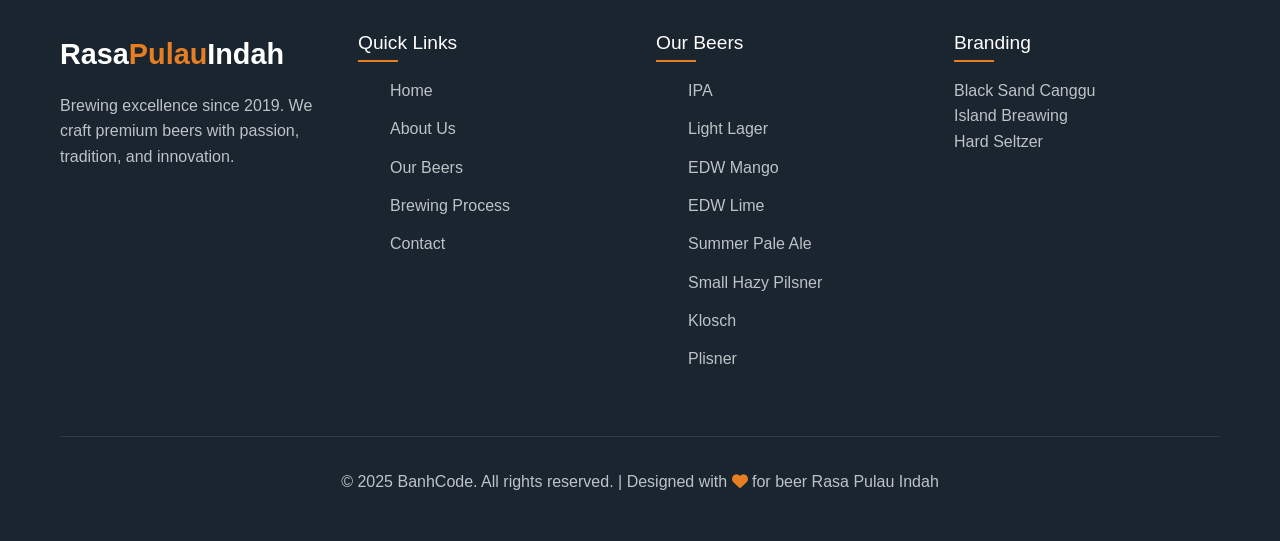
==== commit cc64c164: "final" ====
--- a/index.html
+++ b/index.html
@@ -4,6 +4,7 @@
     <meta charset="UTF-8">
     <meta name="viewport" content="width=device-width, initial-scale=1.0">
     <title>Rasa Pulau Indah</title>
+    <link rel="icon" type="image/png" href="images/logo.png">
     <link rel="stylesheet" href="https://cdnjs.cloudflare.com/ajax/libs/font-awesome/6.4.0/css/all.min.css">
     <link href="https://cdn.jsdelivr.net/npm/bootstrap@5.3.8/dist/css/bootstrap.min.css" rel="stylesheet" integrity="sha384-sRIl4kxILFvY47J16cr9ZwB07vP4J8+LH7qKQnuqkuIAvNWLzeN8tE5YBujZqJLB" crossorigin="anonymous">
     <link rel="stylesheet" href="css/main.css">
@@ -11,6 +12,7 @@
     <link rel="stylesheet" href="css/skeleton.css">
     <link rel="stylesheet" href="css/responsive.css">
 </head>
+
 <body>
   
     <!-- Navigation -->
@@ -22,14 +24,14 @@
         <ul class="nav-menu">
             <li class="nav-item"><a href="#home" class="nav-link active">Home</a></li>
             <li class="nav-item"><a href="#about" class="nav-link">About</a></li>
+            <li class="nav-item"><a href="#process" class="nav-link">Process</a></li>
             <li class="nav-item"><a href="#products" class="nav-link">Products</a></li>
-            <li class="nav-item"><a href="#process" class="nav-link">Process</a></li>
             <li class="nav-item"><a href="#contact" class="nav-link">Contact</a></li>
         </ul>
         
 <!-- NAV ACTIONS -->
 <div class="nav-actions">
-  <a href="#" class="nav-icon search-toggle"><i class="fas fa-search"></i></a>
+  <a href="#" class="nav-icon search-toggle"><i class="fas fa-search"></i></a> 
   <div class="hamburger">
     <span class="bar"></span>
     <span class="bar"></span>
@@ -93,7 +95,7 @@
         <img src="images/products/Light_Lager.PNG" alt="Light Lager">
       </div>
       <div class="product-info">
-        <h3 class="product-title">Light Lager</h3>
+        <h3 class="product-title">LIGHT LAGER | 3.5%ABV</h3>
         <span class="product-type">Premium Lager</span>
         <p class="product-desc">Crisp, clean and refreshingly light with a subtle malt character.</p>
                             <div class="product-price">$2.13</div>
@@ -227,63 +229,66 @@
 
   <div class="product-grid">
     <article class="product-card" data-tag="ipa">
+                    <div class="product-badge-ABV" data-abv="6.3">6.3%ABV</div>
       <div class="product-image"><img src="images/products/IPA.PNG" alt="India Pale Ale"></div>
-      <div class="product-info"><h3 class="product-title">IPA</h3><p class="product-desc">Bold, hoppy character with citrus undertones.</p>
+      <div class="product-info"><h3 class="product-title">IPA</h3><p class="product-desc">A balanced IPA with medium alcohol and smooth bitterness. Great for both new and seasoned drinkers.</p>
                             <div class="product-price">$4.63</div>
 
       </div>
 
     </article>
     <article class="product-card" data-tag="lager">
+                    <div class="product-badge-ABV" data-abv="3.5">3.5%ABV</div>
       <div class="product-image"><img src="images/products/Light_Lager.PNG" alt="Light Lager"></div>
-      <div class="product-info"><h3 class="product-title">Light Lager</h3><p class="product-desc">Crisp, clean and refreshingly light.</p>
+      <div class="product-info"><h3 class="product-title">LIGHT LAGER</h3><p class="product-desc">A light, crisp, and easy-drinking lager. Perfect for relaxing, BBQs, or beach days.</p>
                             <div class="product-price">$4.63</div>
       </div>
     </article>
+
     <article class="product-card" data-tag="edw-lime">
+                    <div class="product-badge-ABV" data-abv="4.9">4.9%ABV</div>
       <div class="product-image"><img src="images/products/EdwLime.PNG" alt="Everyday Weekend Lime"></div>
       <div class="product-info"><h3 class="product-title">Everyday Weekend Lime</h3><p class="product-desc">Tropical mango with zesty lime finish.</p>
                             <div class="product-price">$2.19</div>
       </div>
     </article>
     <article class="product-card" data-tag="edw-manggo">
+                    <div class="product-badge-ABV" data-abv="4.9">4.9%ABV</div>
       <div class="product-image"><img src="images/products/EdwManggo.PNG" alt="Everyday Weekend Manggo"></div>
       <div class="product-info"><h3 class="product-title">Everyday Weekend Manggo</h3><p class="product-desc">Tropical mango with zesty Manggo finish.</p>
                             <div class="product-price">$2.19</div>
       </div>
     </article>
     <article class="product-card" data-tag="summer-pale-ale">
+                    <div class="product-badge-ABV" data-abv="4.5">4.5%ABV</div>
       <div class="product-image"><img src="images/products/SummerPaleAle.PNG" alt="Summer Pale Ale"></div>
-      <div class="product-info"><h3 class="product-title">Summer Pale Ale</h3><p class="product-desc">Light, hazy with citrus notes.</p>
+      <div class="product-info"><h3 class="product-title">Summer Pale Ale</h3><p class="product-desc">Balanced malt and hops with a smooth dry hop aroma. Light, bright, and perfectly crushable.</p>
                             <div class="product-price">$2.88</div>
       </div>
     </article>
     <article class="product-card" data-tag="small-hazy">
+                    <div class="product-badge-ABV" data-abv="4.8">4.8%ABV</div>
       <div class="product-image"><img src="images/products/SmallHazy.PNG" alt="Small Hazy"></div>
-      <div class="product-info"><h3 class="product-title">Small Hazy</h3><p class="product-desc">Cloudy, smooth with delicate hop character.</p>
+      <div class="product-info"><h3 class="product-title">Small Hazy</h3><p class="product-desc">A slightly hazy beer with fruity hops and smooth malt. Soft flavor, minimal bitterness.</p>
                             <div class="product-price">$3.50</div>
       </div>
     </article>
     <article class="product-card" data-tag="plisner">
+                    <div class="product-badge-ABV" data-abv="4.1">4.1%ABV</div>
       <div class="product-image"><img src="images/products/Pilsner.PNG" alt="Plisner"></div>
-      <div class="product-info"><h3 class="product-title">Plisner</h3><p class="product-desc">Crisp refreshing pilsner beer.</p>
+      <div class="product-info"><h3 class="product-title">Pilsner</h3><p class="product-desc">Dry, crisp, with light malt and balanced bitterness. Smooth and refreshing for any moment.</p>
                             <div class="product-price">$2.25</div>
       </div>
     </article>
     <article class="product-card" data-tag="kolsch">
+                    <div class="product-badge-ABV" data-abv="4.2">4.2%ABV</div>
       <div class="product-image"><img src="images/products/Kolsch.PNG" alt="Kolsch"></div>
-      <div class="product-info"><h3 class="product-title">Kolsch</h3><p class="product-desc">Traditional German-style with balanced flavor.</p>
+      <div class="product-info"><h3 class="product-title">Kolsch | 4.2% ABV</h3><p class="product-desc">A German-style beer with mild sweetness and a refreshing finish. Easy to enjoy anytime.</p>
                             <div class="product-price">$2.88</div>
       </div>
     </article>
 
 
-        <article class="product-card" data-tag="kolsch">
-      <div class="product-image"><img src="images/ds/ds1.jpeg" alt="Kolsch"></div>
-      <div class="product-info"><h3 class="product-title">DS Rick</h3><p class="product-desc">Dark Sistem Mole</p>
-                            <div class="product-price">999+</div>
-      </div>
-    </article>
   </div>
 </div>
 
@@ -304,11 +309,11 @@
                     <p class="testimonial-text">"The IPA from CraftBeer Co. is hands down the best I've ever tasted. Perfect balance of hops and citrus notes. I'm a customer for life!"</p>
                     <div class="testimonial-author">
                         <div class="author-image">
-                            <img src="images/avatar/avatar1.svg" alt="Portrait of satisfied customer Michael Johnson">
+                            <img src="images/avatar/avatar1.svg" alt="Portrait of satisfied customer Jhosep">
                         </div>
                         <div class="author-info">
-                            <h4>Michael Johnson</h4>
-                            <span class="author-role">Beer Enthusiast</span>
+                            <h4>Jhosep</h4>
+                            <span class="author-role">Founder</span>
                         </div>
                     </div>
                 </div>
@@ -317,11 +322,11 @@
                     <p class="testimonial-text">"The Mango Lime beer is absolutely refreshing! Perfect for summer evenings. The quality of CraftBeer Co's products is consistently impressive."</p>
                     <div class="testimonial-author">
                         <div class="author-image">
-                            <img src="images/avatar/avatar2.svg" alt="Portrait of happy customer Sarah Williams">
+                            <img src="images/avatar/avatar2.svg" alt="Portrait of happy customer Steven Wiliam">
                         </div>
                         <div class="author-info">
-                            <h4>Sarah Williams</h4>
-                            <span class="author-role">Food Blogger</span>
+                            <h4>Steven Wiliam</h4>
+                            <span class="author-role">Bartender</span>
                         </div>
                     </div>
                 </div>
@@ -330,10 +335,10 @@
                     <p class="testimonial-text">"As a bar owner, I appreciate the consistent quality of CraftBeer Co's products. My customers love their unique flavors and the stories behind each brew."</p>
                     <div class="testimonial-author">
                         <div class="author-image">
-                            <img src="images/avatar/avatar3.svg" alt="Portrait of professional bar owner David Chen">
+                            <img src="images/avatar/avatar3.svg" alt="Portrait of professional bar owner David Wiliam">
                         </div>
                         <div class="author-info">
-                            <h4>David Chen</h4>
+                            <h4>David Wiliam</h4>
                             <span class="author-role">Bar Owner</span>
                         </div>
                     </div>
@@ -345,7 +350,7 @@
 <!-- Contact Section -->
 <section id="contact" class="section contact">
   <div class="container">
-    <h2 class="section-title">Get In Touch</h2>
+    <h2 class="section-title">Contact Us and order</h2>
 
     <div class="contact-grid">
       <!-- Left Side: Contact Info -->
@@ -378,7 +383,7 @@
             <div class="contact-icon">
               <i class="fas fa-envelope"></i>
             </div>
-            <div class="contact-text">info@project.com</div>
+            <div class="contact-text">rasapulauindah@gmail.com</div>
           </div>
 
           <div class="contact-item">
@@ -403,12 +408,12 @@
           </iframe>
         </div>
 
-        <div class="social-links">
+        <!-- <div class="social-links">
           <a href="#" class="social-link"><i class="fab fa-facebook-f"></i></a>
           <a href="#" class="social-link"><i class="fab fa-instagram"></i></a>
           <a href="#" class="social-link"><i class="fab fa-twitter"></i></a>
           <a href="#" class="social-link"><i class="fab fa-linkedin-in"></i></a>
-        </div>
+        </div> -->
       </div>
 
       <!-- Right Side: Contact Form -->
@@ -495,7 +500,7 @@
                 
                 <div class="footer-newsletter">
                     <h4 class="footer-heading">Branding</h4>
-                    <p>Black Sand Canggu <br> Island Breawing <br> Hard Saltzer</p>
+                    <p>Black Sand Canggu <br> Island Breawing <br> Hard Seltzer</p>
                 </div>
             </div>
             
@@ -506,6 +511,7 @@
     </footer>
 
     <script src="js/main.js"></script>
+    <script src="js/products.js"></script>
     <script src="https://cdn.jsdelivr.net/npm/bootstrap@5.3.8/dist/js/bootstrap.bundle.min.js" integrity="sha384-FKyoEForCGlyvwx9Hj09JcYn3nv7wiPVlz7YYwJrWVcXK/BmnVDxM+D2scQbITxI" crossorigin="anonymous"></script>
 </body>
 </html>
--- a/css/main.css
+++ b/css/main.css
@@ -334,6 +334,36 @@
             font-weight: 600;
             font-size: 0.8rem;
         }
+
+.product-badge-ABV {
+    position: absolute;
+    top: 15px;
+    right: 15px;
+    color: white;
+    padding: 3px 10px;
+    border-radius: 15px;
+    font-weight: 600;
+    font-size: 0.7rem;
+    border: 1px solid rgba(255, 255, 255, 0.3);
+    transition: background 0.3s ease;
+}
+
+/* warna default (ABV rendah) */
+.abv-low {
+    background: #FFC107; /* kuning */
+}
+
+/* ABV sedang */
+.abv-medium {
+    background: #FF9800; /* oranye */
+}
+
+/* ABV tinggi */
+.abv-high {
+    background: #F44336; /* merah */
+}
+
+
         
         .product-image {
             height: 250px;
--- a/css/skeleton.css
+++ b/css/skeleton.css
@@ -1,6 +1,6 @@
 /* ===================================
-   SKELETON LOADER (AMAN, NON-BENTROK)
-   Prefix: .skeleton-
+   SKELETON LOADER 
+   (BanhCode)
 =================================== */
 
 /* Wrapper state */
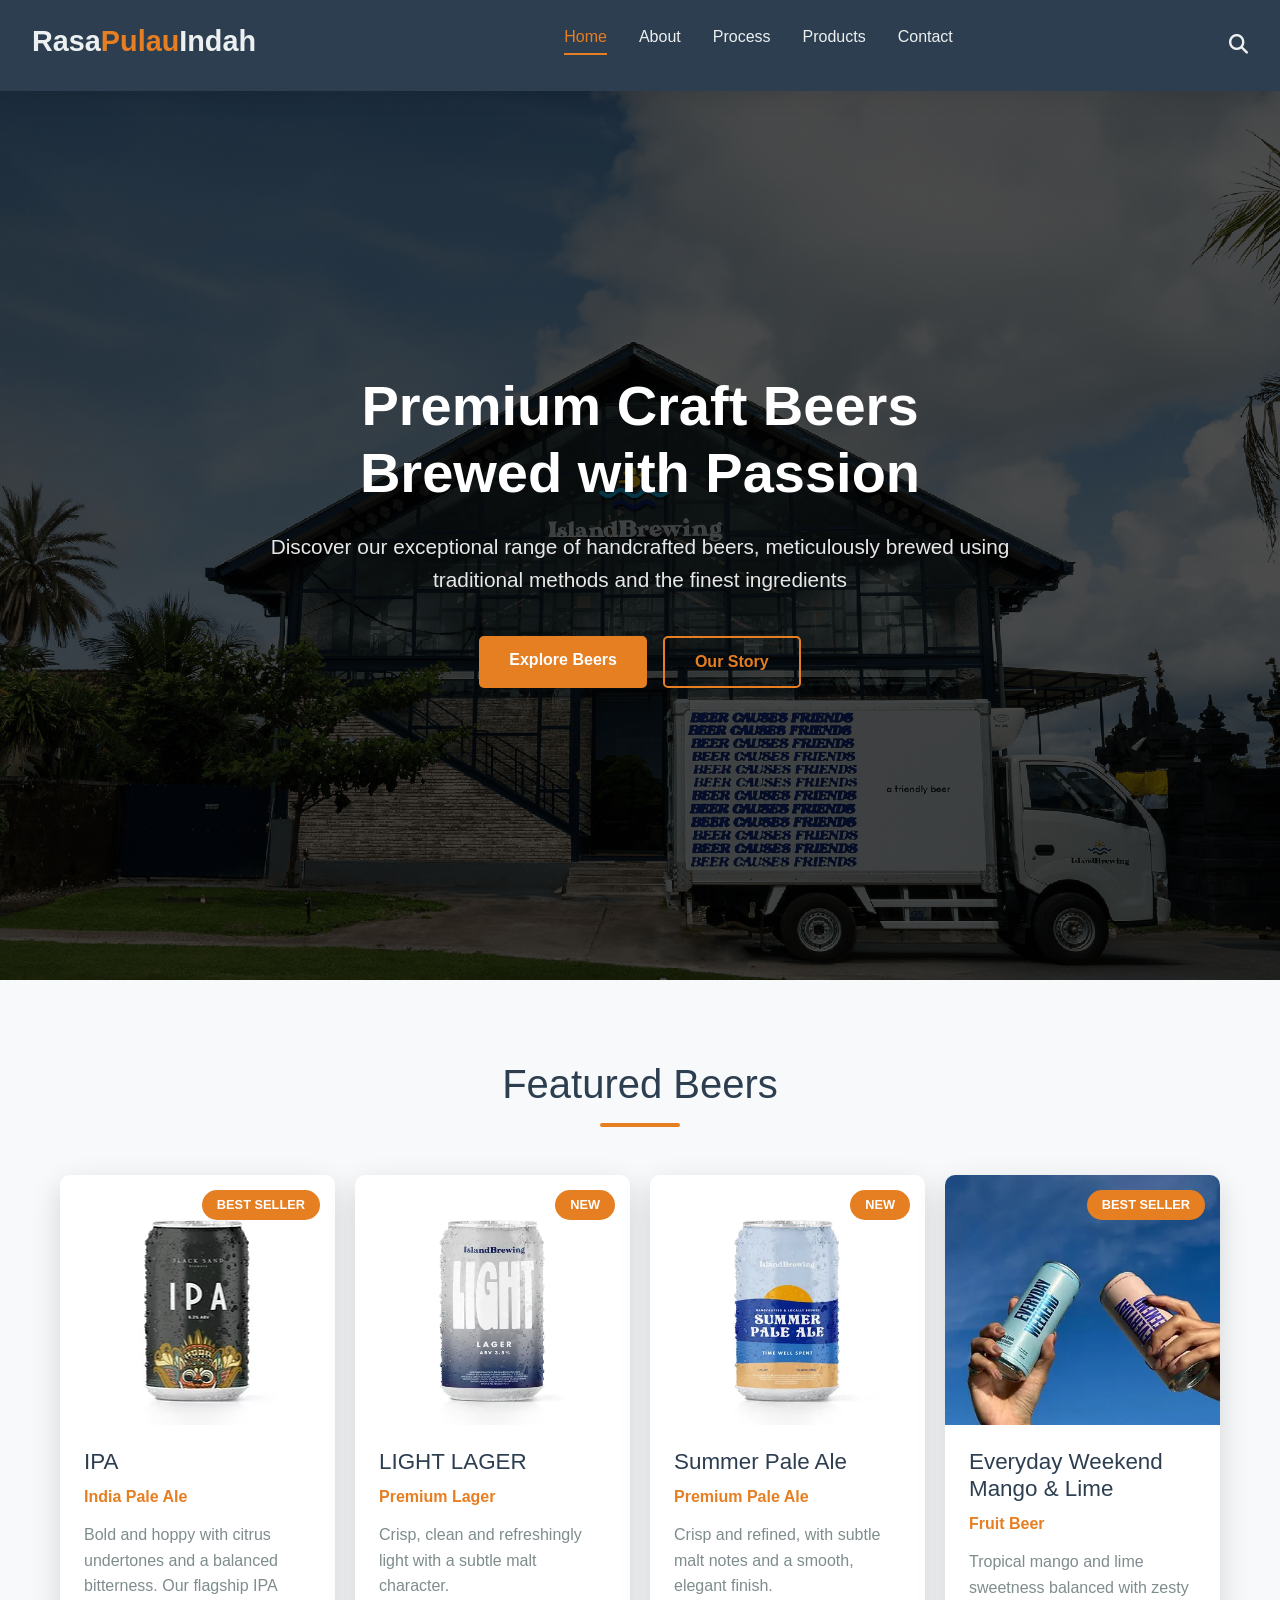
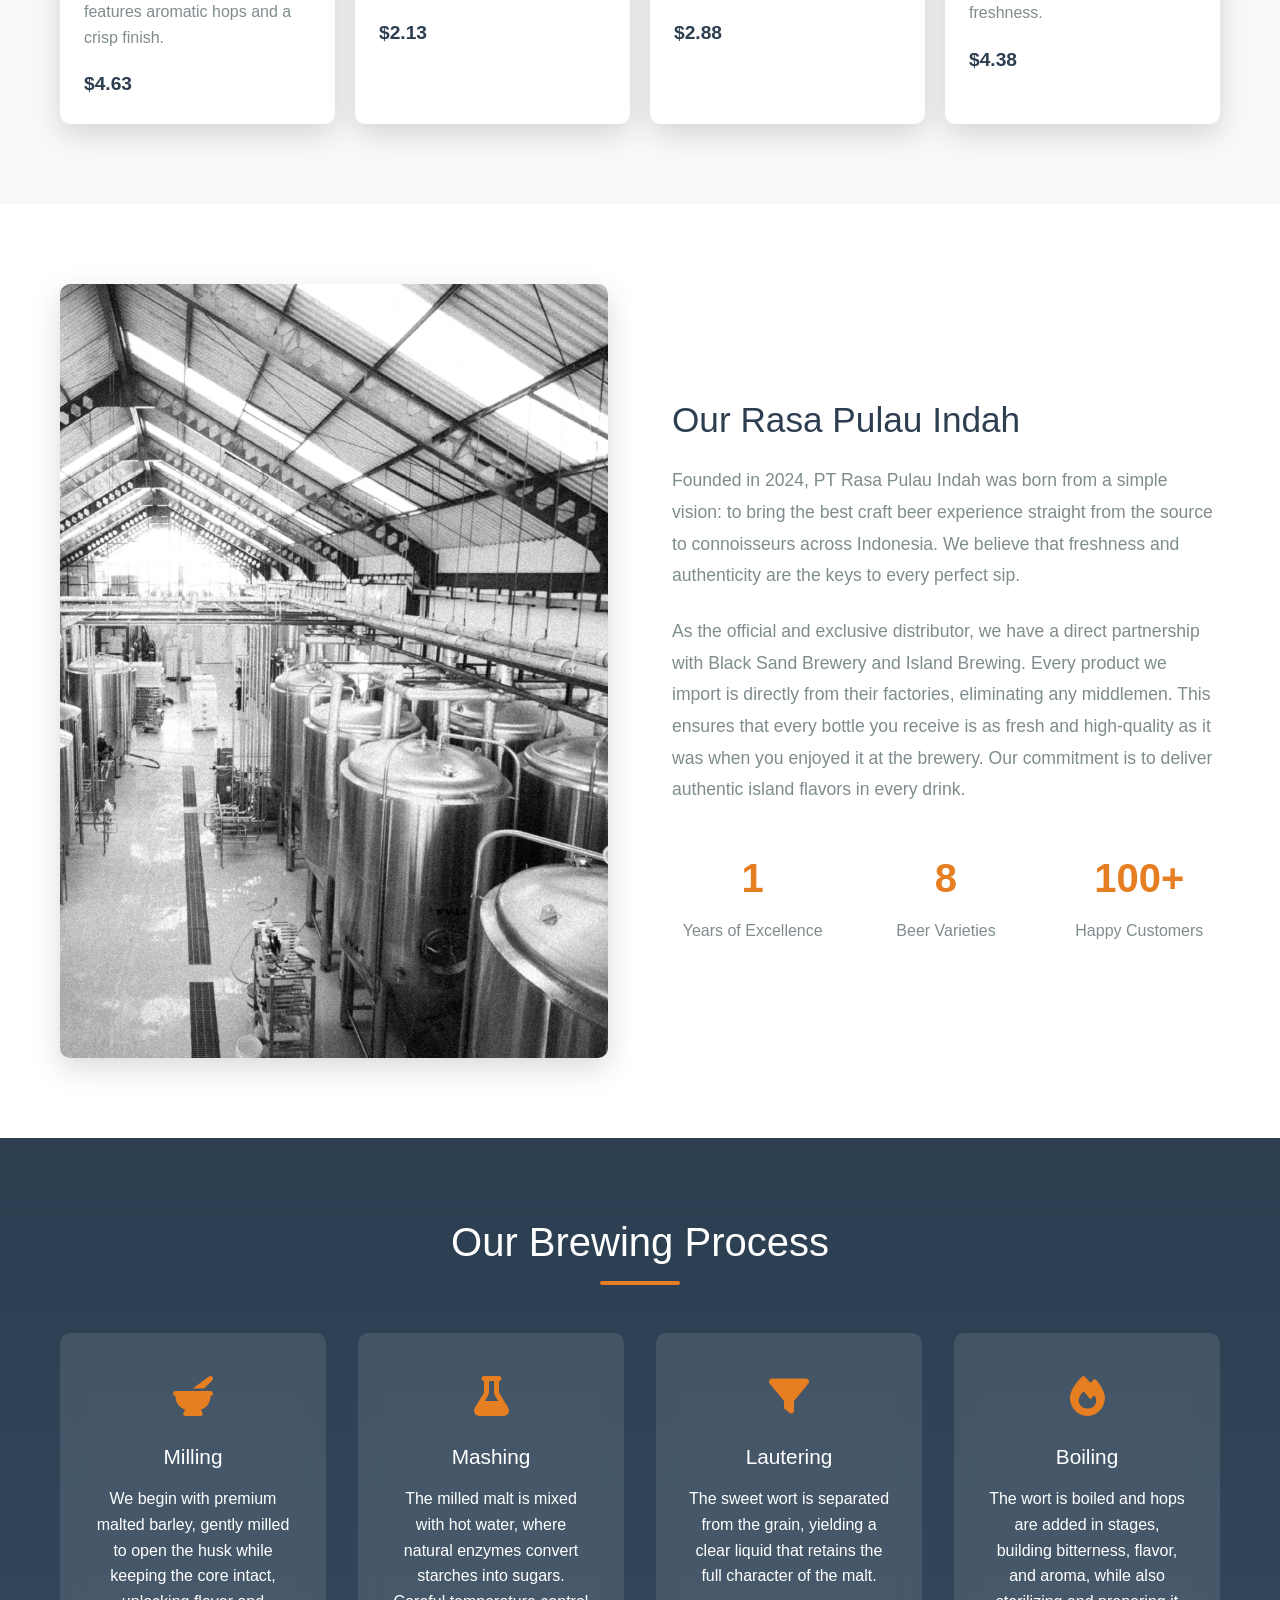
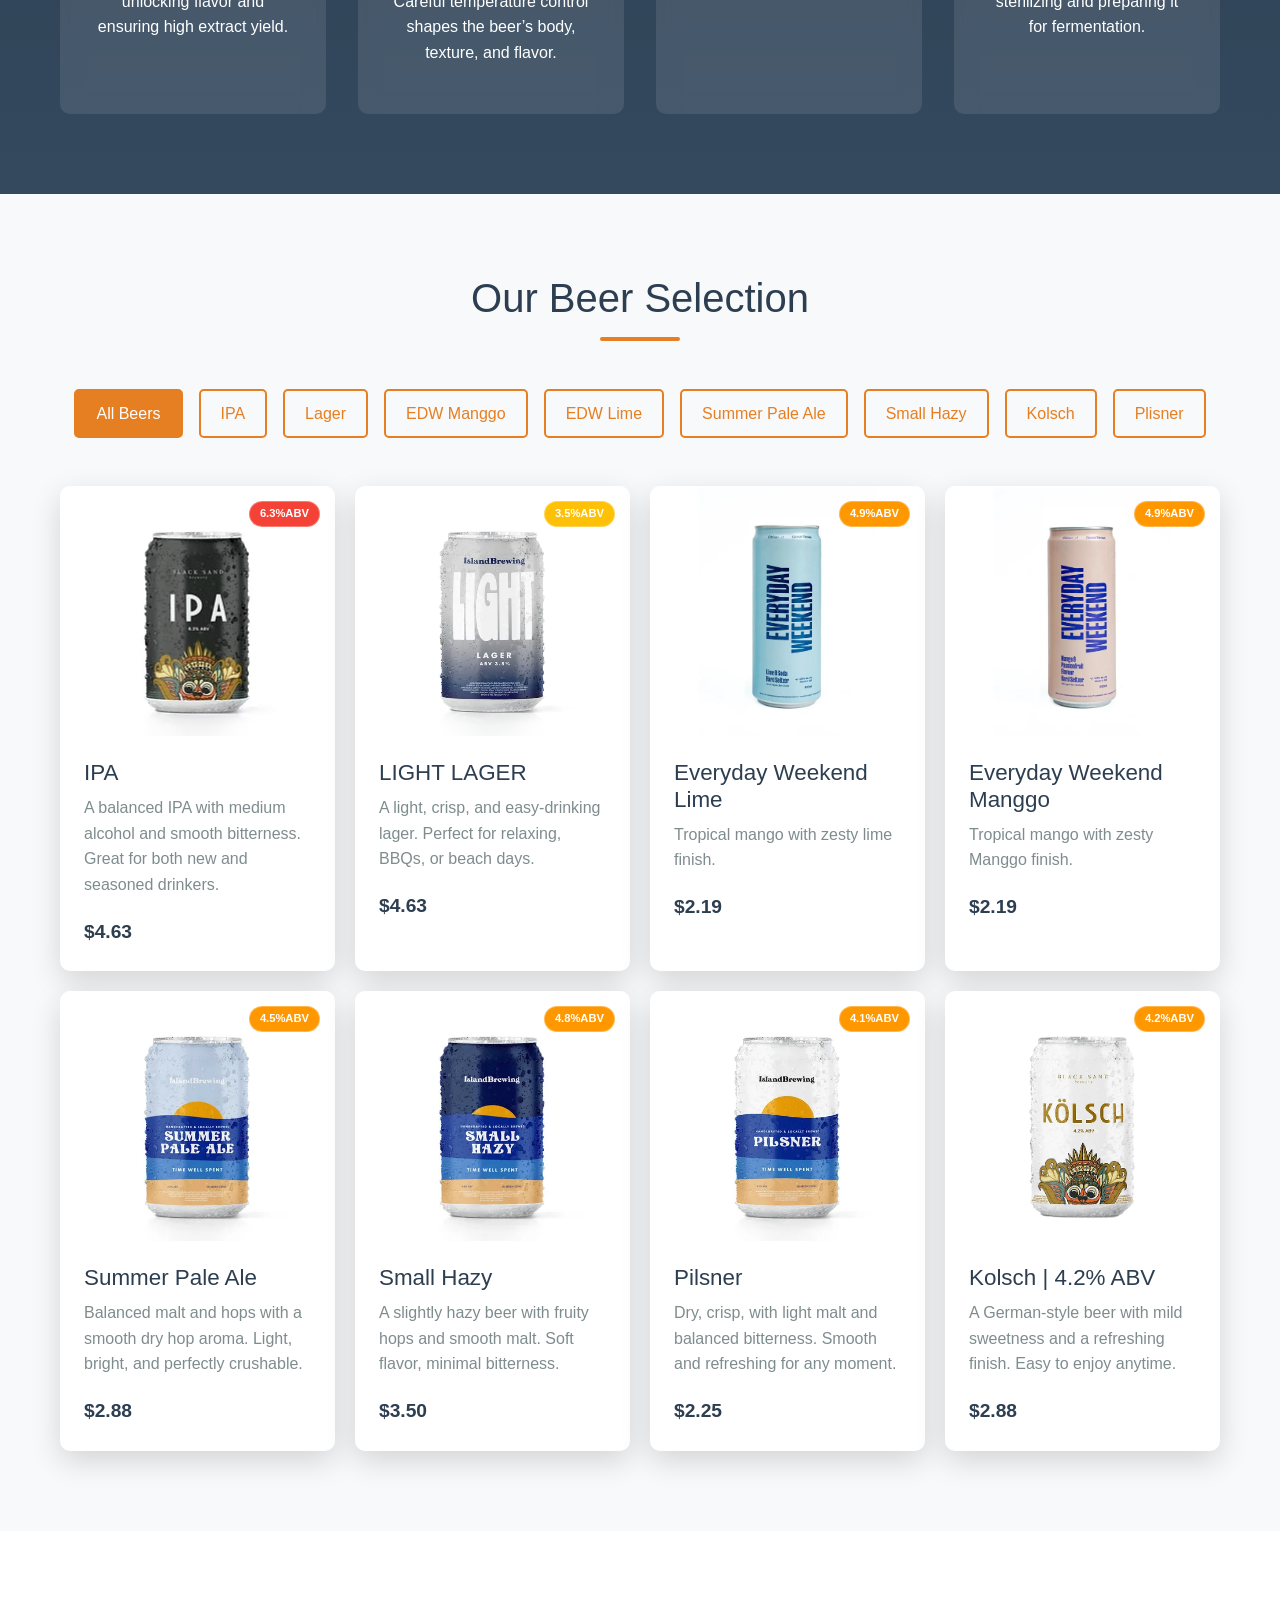
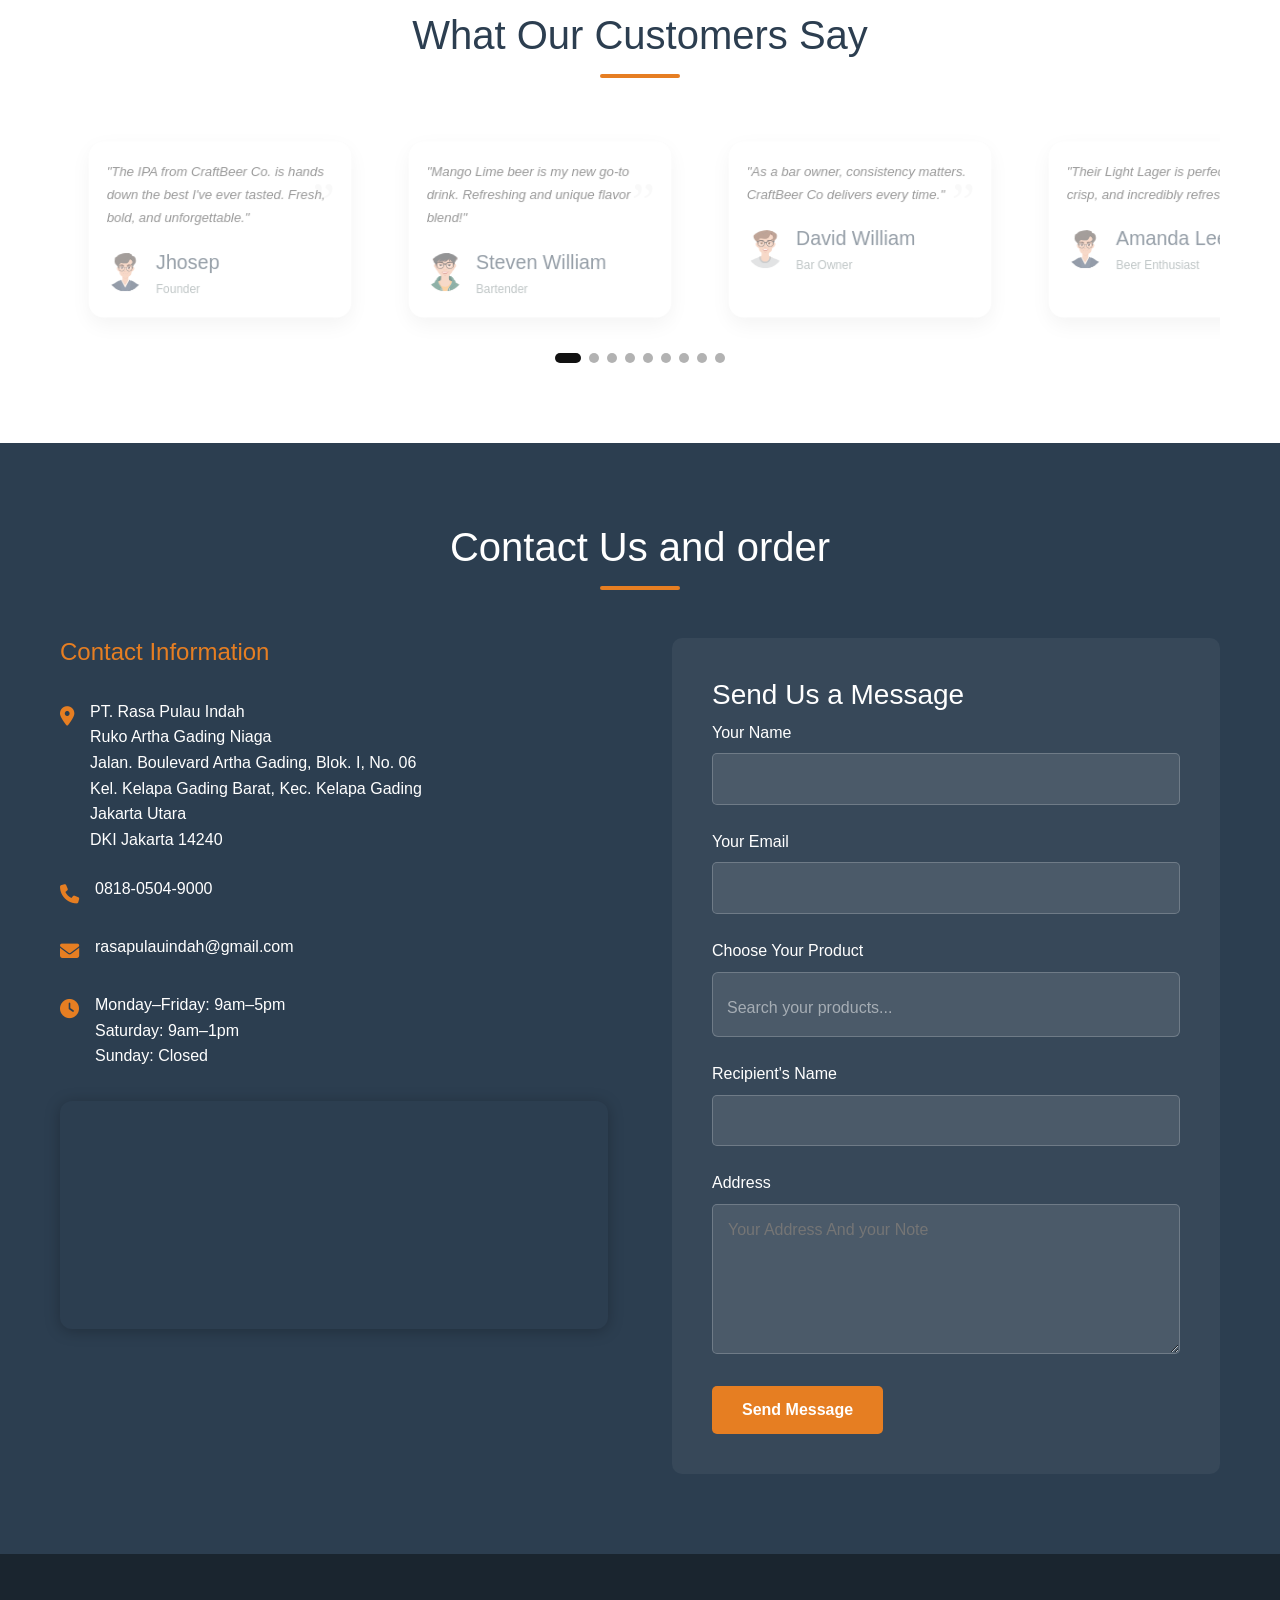
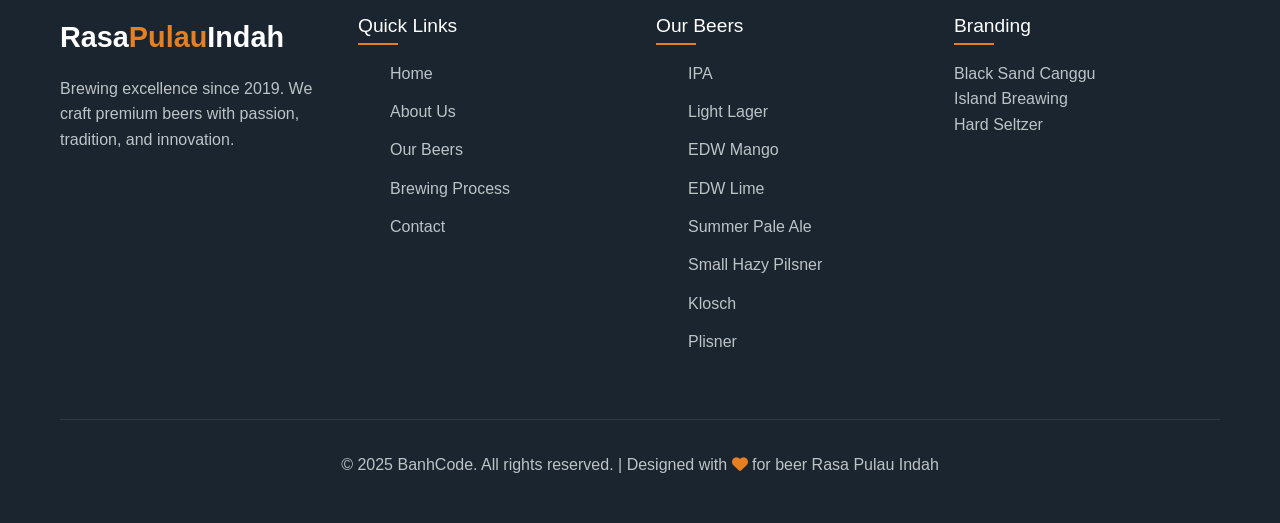
==== commit 2f1058ee: "final web rpi" ====
--- a/index.html
+++ b/index.html
@@ -95,7 +95,7 @@
         <img src="images/products/Light_Lager.PNG" alt="Light Lager">
       </div>
       <div class="product-info">
-        <h3 class="product-title">LIGHT LAGER | 3.5%ABV</h3>
+        <h3 class="product-title">LIGHT LAGER</h3>
         <span class="product-type">Premium Lager</span>
         <p class="product-desc">Crisp, clean and refreshingly light with a subtle malt character.</p>
                             <div class="product-price">$2.13</div>
@@ -146,8 +146,8 @@
                 </div>
                 <div class="about-content">
                     <h2>Our Rasa Pulau Indah</h2>
-                    <p>Didirikan pada tahun 2024, PT Rasa Pulau Indah lahir dari sebuah visi sederhana: menghadirkan pengalaman craft beer terbaik dari sumbernya langsung kepada para penikmat di seluruh Indonesia. Kami percaya bahwa kesegaran dan keaslian adalah kunci dari setiap tegukan yang sempurna.</p>
-                    <p>Sebagai distributor resmi dan eksklusif, kami menjalin kemitraan langsung dengan Black Sand Brewery dan Island Brewing. Setiap produk kami impor langsung dari pabrik mereka, tanpa perantara. Hal ini memastikan bahwa setiap botol yang sampai ke tangan Anda memiliki kesegaran dan kualitas yang sama seperti saat Anda menikmatinya langsung di tempat pembuatan birnya. Komitmen kami adalah menyajikan cita rasa autentik pulau dalam setiap sajian.</p>
+                    <p>Founded in 2024, PT Rasa Pulau Indah was born from a simple vision: to bring the best craft beer experience straight from the source to connoisseurs across Indonesia. We believe that freshness and authenticity are the keys to every perfect sip.</p>
+                    <p>As the official and exclusive distributor, we have a direct partnership with Black Sand Brewery and Island Brewing. Every product we import is directly from their factories, eliminating any middlemen. This ensures that every bottle you receive is as fresh and high-quality as it was when you enjoyed it at the brewery. Our commitment is to deliver authentic island flavors in every drink.</p>
                     
                     <div class="about-stats">
                         <div class="stat-item">
@@ -299,17 +299,23 @@
 
     
 
-    <!-- Testimonials -->
-    <section class="section testimonials">
-        <div class="container">
-            <h2 class="section-title">What Our Customers Say</h2>
-            
-            <div class="testimonial-grid">
-                <div class="testimonial-card">
-                    <p class="testimonial-text">"The IPA from CraftBeer Co. is hands down the best I've ever tasted. Perfect balance of hops and citrus notes. I'm a customer for life!"</p>
-                    <div class="testimonial-author">
-                        <div class="author-image">
-                            <img src="images/avatar/avatar1.svg" alt="Portrait of satisfied customer Jhosep">
+<!-- Testimonials Carousel -->
+<section class="section testimonials">
+    <div class="container">
+        <h2 class="section-title">What Our Customers Say</h2>
+
+        <div class="testimonial-carousel">
+
+            <!-- TRACK -->
+            <div class="testimonial-track">
+
+                <!-- Cards (as is from your original) -->
+                <!-- CARD 1 -->
+                <div class="testimonial-card">
+                    <p class="testimonial-text">"The IPA from CraftBeer Co. is hands down the best I've ever tasted. Fresh, bold, and unforgettable."</p>
+                    <div class="testimonial-author">
+                        <div class="author-image">
+                            <img src="images/avatar/avatar1.svg" alt="Customer Jhosep">
                         </div>
                         <div class="author-info">
                             <h4>Jhosep</h4>
@@ -317,35 +323,128 @@
                         </div>
                     </div>
                 </div>
-                
-                <div class="testimonial-card">
-                    <p class="testimonial-text">"The Mango Lime beer is absolutely refreshing! Perfect for summer evenings. The quality of CraftBeer Co's products is consistently impressive."</p>
-                    <div class="testimonial-author">
-                        <div class="author-image">
-                            <img src="images/avatar/avatar2.svg" alt="Portrait of happy customer Steven Wiliam">
-                        </div>
-                        <div class="author-info">
-                            <h4>Steven Wiliam</h4>
+
+                <!-- CARD 2 -->
+                <div class="testimonial-card">
+                    <p class="testimonial-text">"Mango Lime beer is my new go-to drink. Refreshing and unique flavor blend!"</p>
+                    <div class="testimonial-author">
+                        <div class="author-image">
+                            <img src="images/avatar/avatar2.svg" alt="Customer Steven">
+                        </div>
+                        <div class="author-info">
+                            <h4>Steven William</h4>
                             <span class="author-role">Bartender</span>
                         </div>
                     </div>
                 </div>
-                
-                <div class="testimonial-card">
-                    <p class="testimonial-text">"As a bar owner, I appreciate the consistent quality of CraftBeer Co's products. My customers love their unique flavors and the stories behind each brew."</p>
-                    <div class="testimonial-author">
-                        <div class="author-image">
-                            <img src="images/avatar/avatar3.svg" alt="Portrait of professional bar owner David Wiliam">
-                        </div>
-                        <div class="author-info">
-                            <h4>David Wiliam</h4>
+
+                <!-- CARD 3 -->
+                <div class="testimonial-card">
+                    <p class="testimonial-text">"As a bar owner, consistency matters. CraftBeer Co delivers every time."</p>
+                    <div class="testimonial-author">
+                        <div class="author-image">
+                            <img src="images/avatar/avatar3.svg" alt="Customer David">
+                        </div>
+                        <div class="author-info">
+                            <h4>David William</h4>
                             <span class="author-role">Bar Owner</span>
                         </div>
                     </div>
                 </div>
-            </div>
-        </div>
-    </section>
+
+                <!-- CARD 4 -->
+                <div class="testimonial-card">
+                    <p class="testimonial-text">"Their Light Lager is perfect—smooth, crisp, and incredibly refreshing."</p>
+                    <div class="testimonial-author">
+                        <div class="author-image">
+                            <img src="images/avatar/avatar1.svg" alt="Customer Amanda">
+                        </div>
+                        <div class="author-info">
+                            <h4>Amanda Lee</h4>
+                            <span class="author-role">Beer Enthusiast</span>
+                        </div>
+                    </div>
+                </div>
+
+                <!-- CARD 5 -->
+                <div class="testimonial-card">
+                    <p class="testimonial-text">"Quality ingredients, amazing flavors. Every product feels premium."</p>
+                    <div class="testimonial-author">
+                        <div class="author-image">
+                            <img src="images/avatar/avatar2.svg" alt="Customer Michael">
+                        </div>
+                        <div class="author-info">
+                            <h4>Michael Carter</h4>
+                            <span class="author-role">Chef</span>
+                        </div>
+                    </div>
+                </div>
+
+                <!-- CARD 6 -->
+                <div class="testimonial-card">
+                    <p class="testimonial-text">"CraftBeer Co. changed the way I enjoy beer. Truly exceptional."</p>
+                    <div class="testimonial-author">
+                        <div class="author-image">
+                            <img src="images/avatar/avatar3.svg" alt="Customer Emily">
+                        </div>
+                        <div class="author-info">
+                            <h4>Emily Parker</h4>
+                            <span class="author-role">Beverage Specialist</span>
+                        </div>
+                    </div>
+                </div>
+
+                <!-- CARD 7 -->
+                <div class="testimonial-card">
+                    <p class="testimonial-text">"Every product feels handcrafted. You can taste the love in every sip."</p>
+                    <div class="testimonial-author">
+                        <div class="author-image">
+                            <img src="images/avatar/avatar1.svg" alt="Customer Robert">
+                        </div>
+                        <div class="author-info">
+                            <h4>Robert Miles</h4>
+                            <span class="author-role">Mixologist</span>
+                        </div>
+                    </div>
+                </div>
+
+                <!-- CARD 8 -->
+                <div class="testimonial-card">
+                    <p class="testimonial-text">"Their seasonal flavors are always exciting. Never disappoints!"</p>
+                    <div class="testimonial-author">
+                        <div class="author-image">
+                            <img src="images/avatar/avatar2.svg" alt="Customer Sarah">
+                        </div>
+                        <div class="author-info">
+                            <h4>Sarah James</h4>
+                            <span class="author-role">Cafe Owner</span>
+                        </div>
+                    </div>
+                </div>
+
+                <!-- CARD 9 -->
+                <div class="testimonial-card">
+                    <p class="testimonial-text">"My customers always ask for CraftBeer products. Amazing reputation."</p>
+                    <div class="testimonial-author">
+                        <div class="author-image">
+                            <img src="images/avatar/avatar3.svg" alt="Customer Andrew">
+                        </div>
+                        <div class="author-info">
+                            <h4>Andrew Scott</h4>
+                            <span class="author-role">Restaurant Manager</span>
+                        </div>
+                    </div>
+                </div>
+
+            </div>
+
+            <!-- DOTS -->
+            <div class="dots"></div>
+
+        </div>
+    </div>
+</section>
+
 
 <!-- Contact Section -->
 <section id="contact" class="section contact">
--- a/css/animations.css
+++ b/css/animations.css
@@ -58,4 +58,78 @@
     100% {
         transform: translateY(0);
     }
-}+}
+
+
+
+
+/*testimonial */
+.testimonial-carousel {
+    width: 100%;
+    position: relative;
+    overflow: hidden;
+    margin-top: 30px;
+}
+
+.testimonial-track {
+    display: flex;
+    transition: transform 0.7s ease-in-out;
+}
+
+.testimonial-card {
+    min-width: 320px;
+    padding: 22px;
+    background: #fff;
+    border-radius: 18px;
+    box-shadow: 0 8px 25px rgba(0,0,0,0.1);
+    transform: scale(0.85) rotateY(15deg);
+    opacity: 0.5;
+    transition: 0.6s ease;
+}
+
+.testimonial-card.active {
+    transform: scale(1) rotateY(0deg);
+    opacity: 1;
+}
+
+.testimonial-author {
+    display: flex;
+    margin-top: 15px;
+    align-items: center;
+    gap: 10px;
+}
+
+.author-image img {
+    width: 45px;
+    height: 45px;
+    border-radius: 50%;
+}
+
+/* DOTS */
+.dots {
+    display: flex;
+    justify-content: center;
+    margin-top: 20px;
+    gap: 8px;
+}
+
+.dot {
+    width: 10px;
+    height: 10px;
+    border-radius: 20px;
+    background: rgba(0,0,0,0.3);
+    transition: 0.3s;
+}
+
+.dot.active {
+    width: 26px;
+    background: #111;
+}
+
+/* Responsive */
+@media (max-width: 600px) {
+    .testimonial-card {
+        min-width: 260px;
+    }
+}
+
